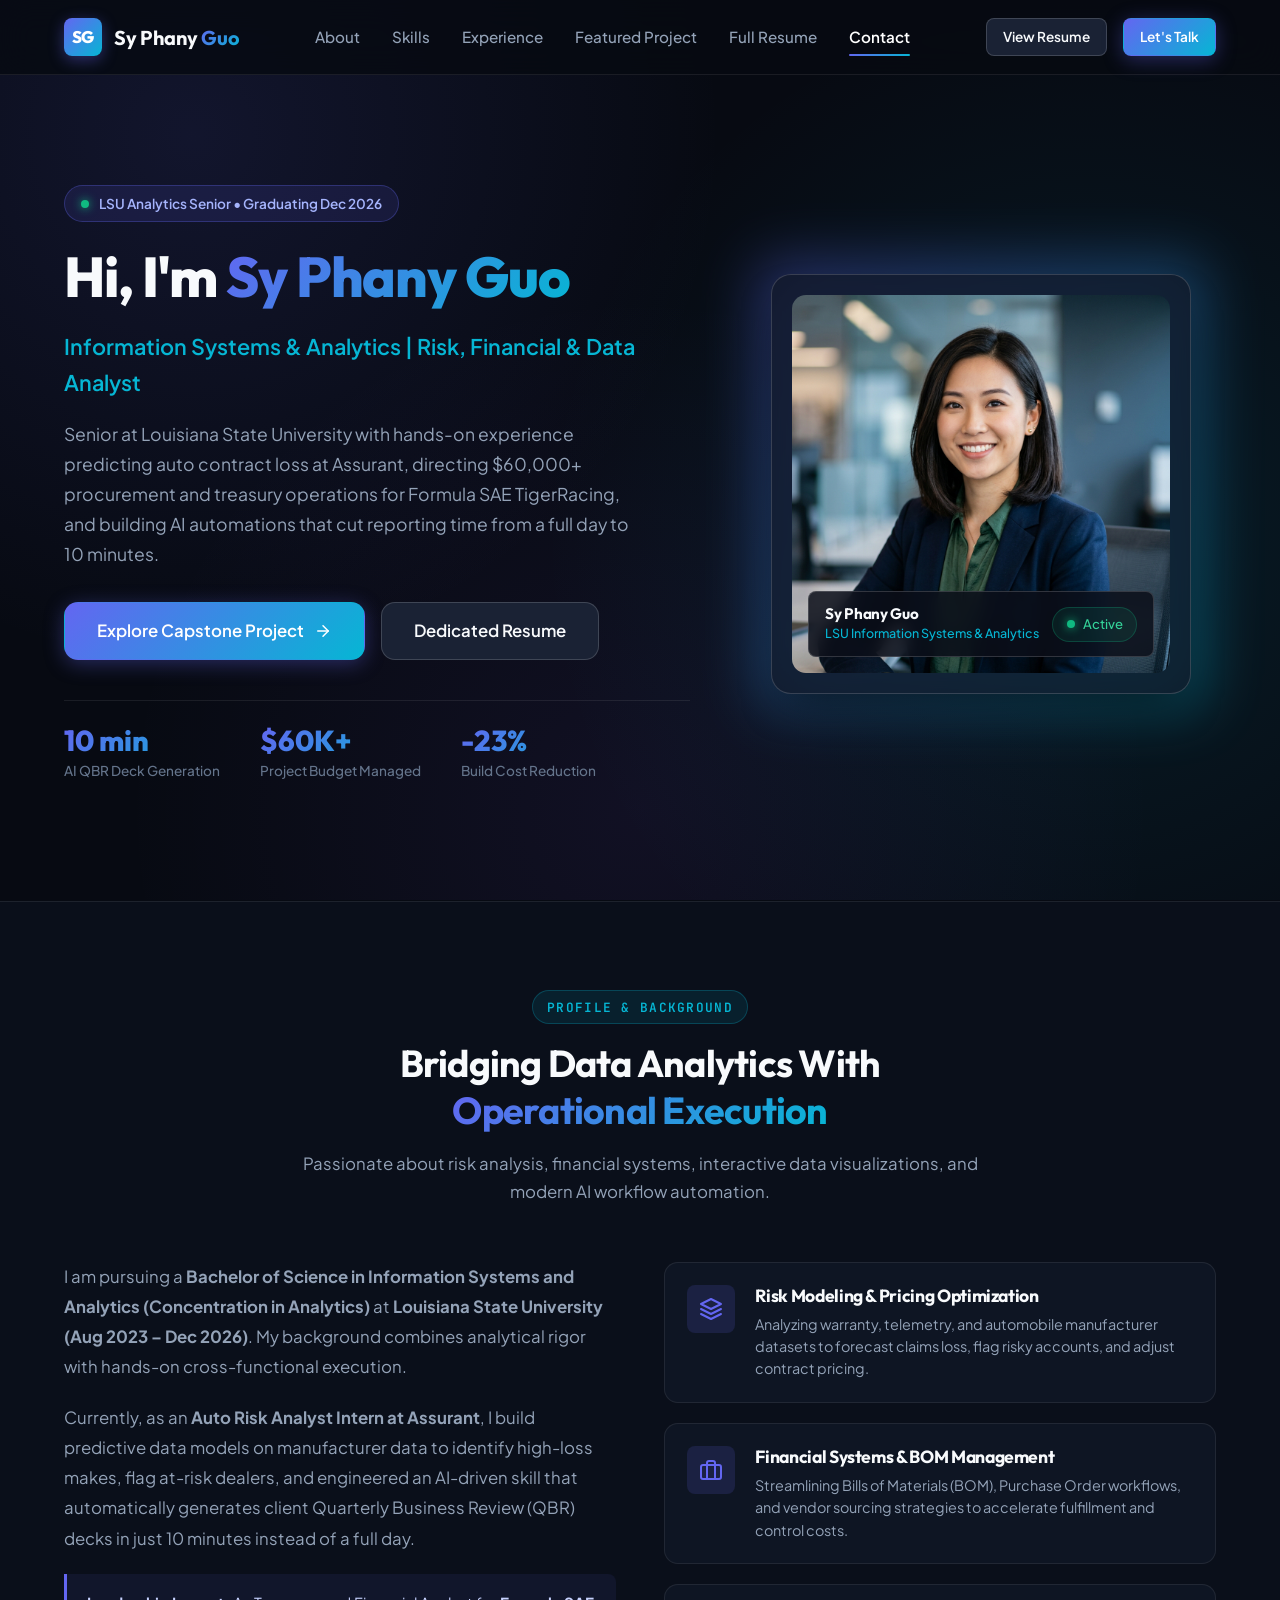
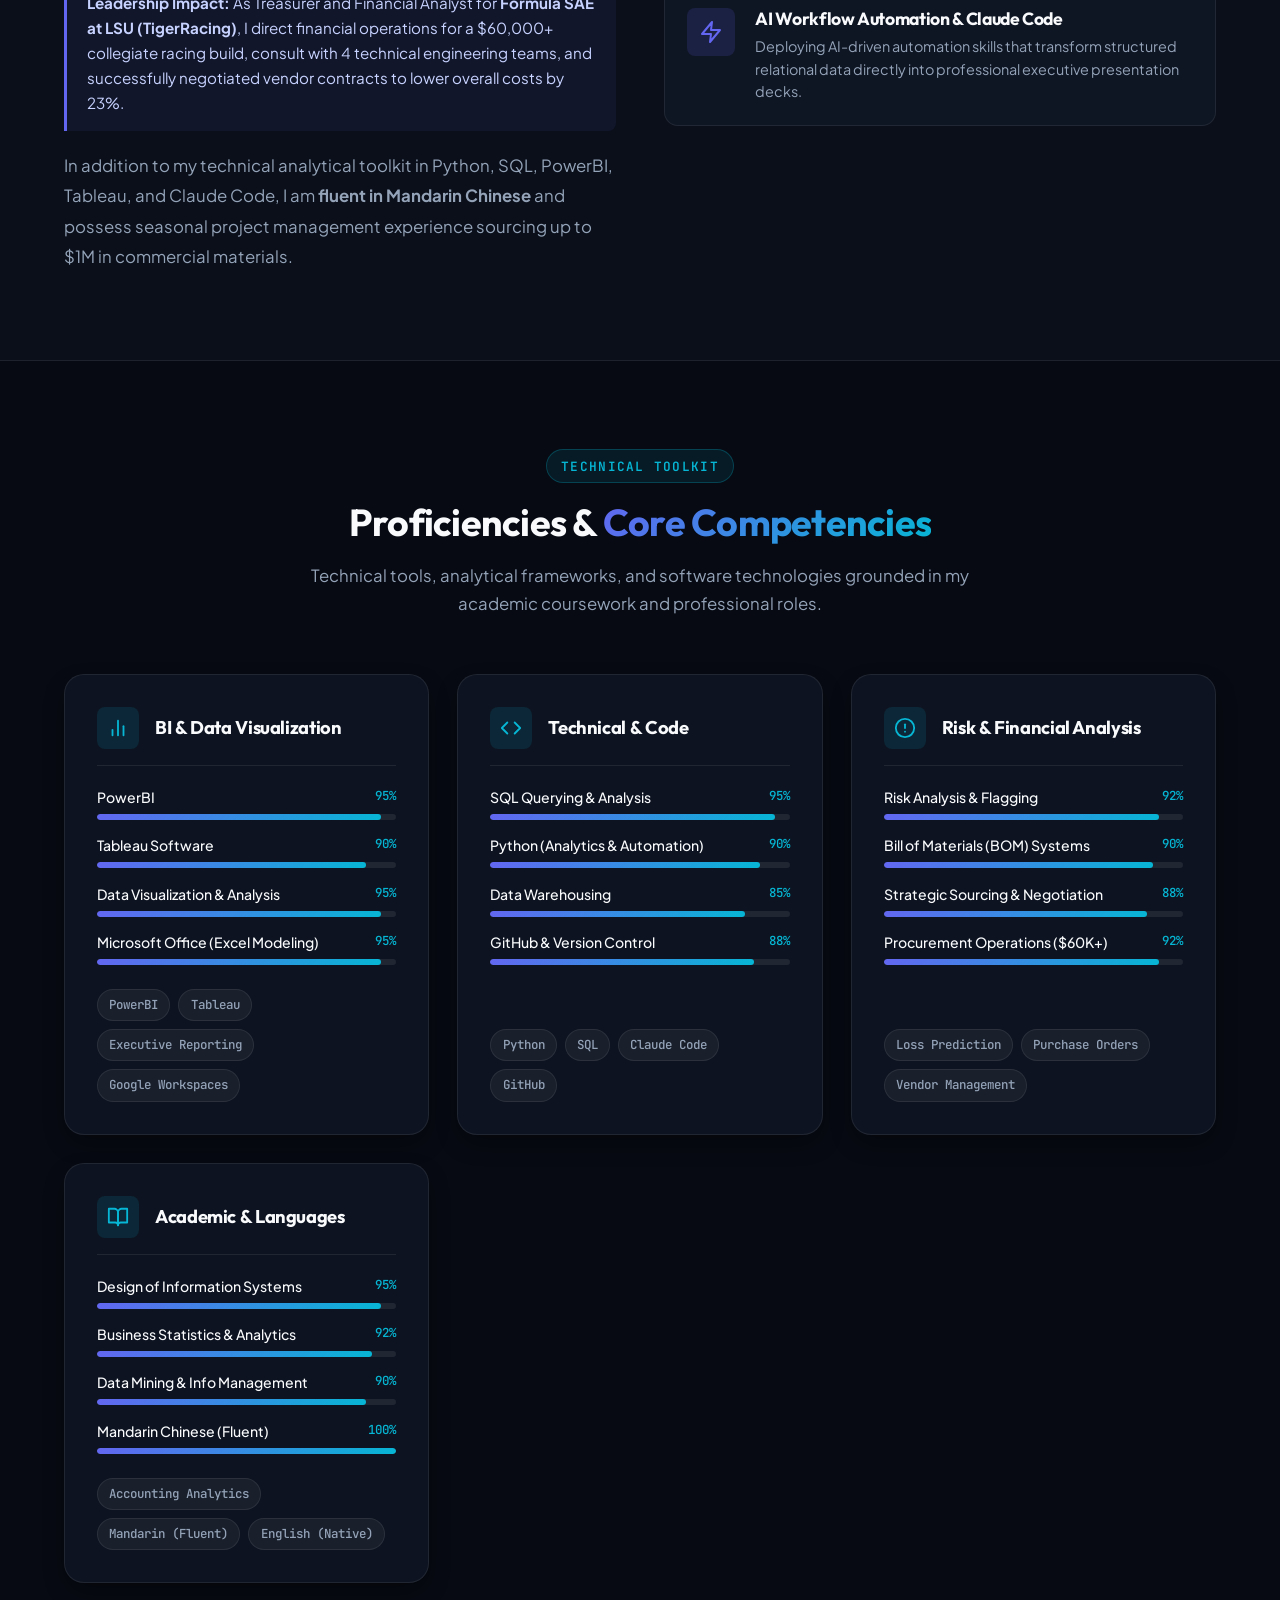
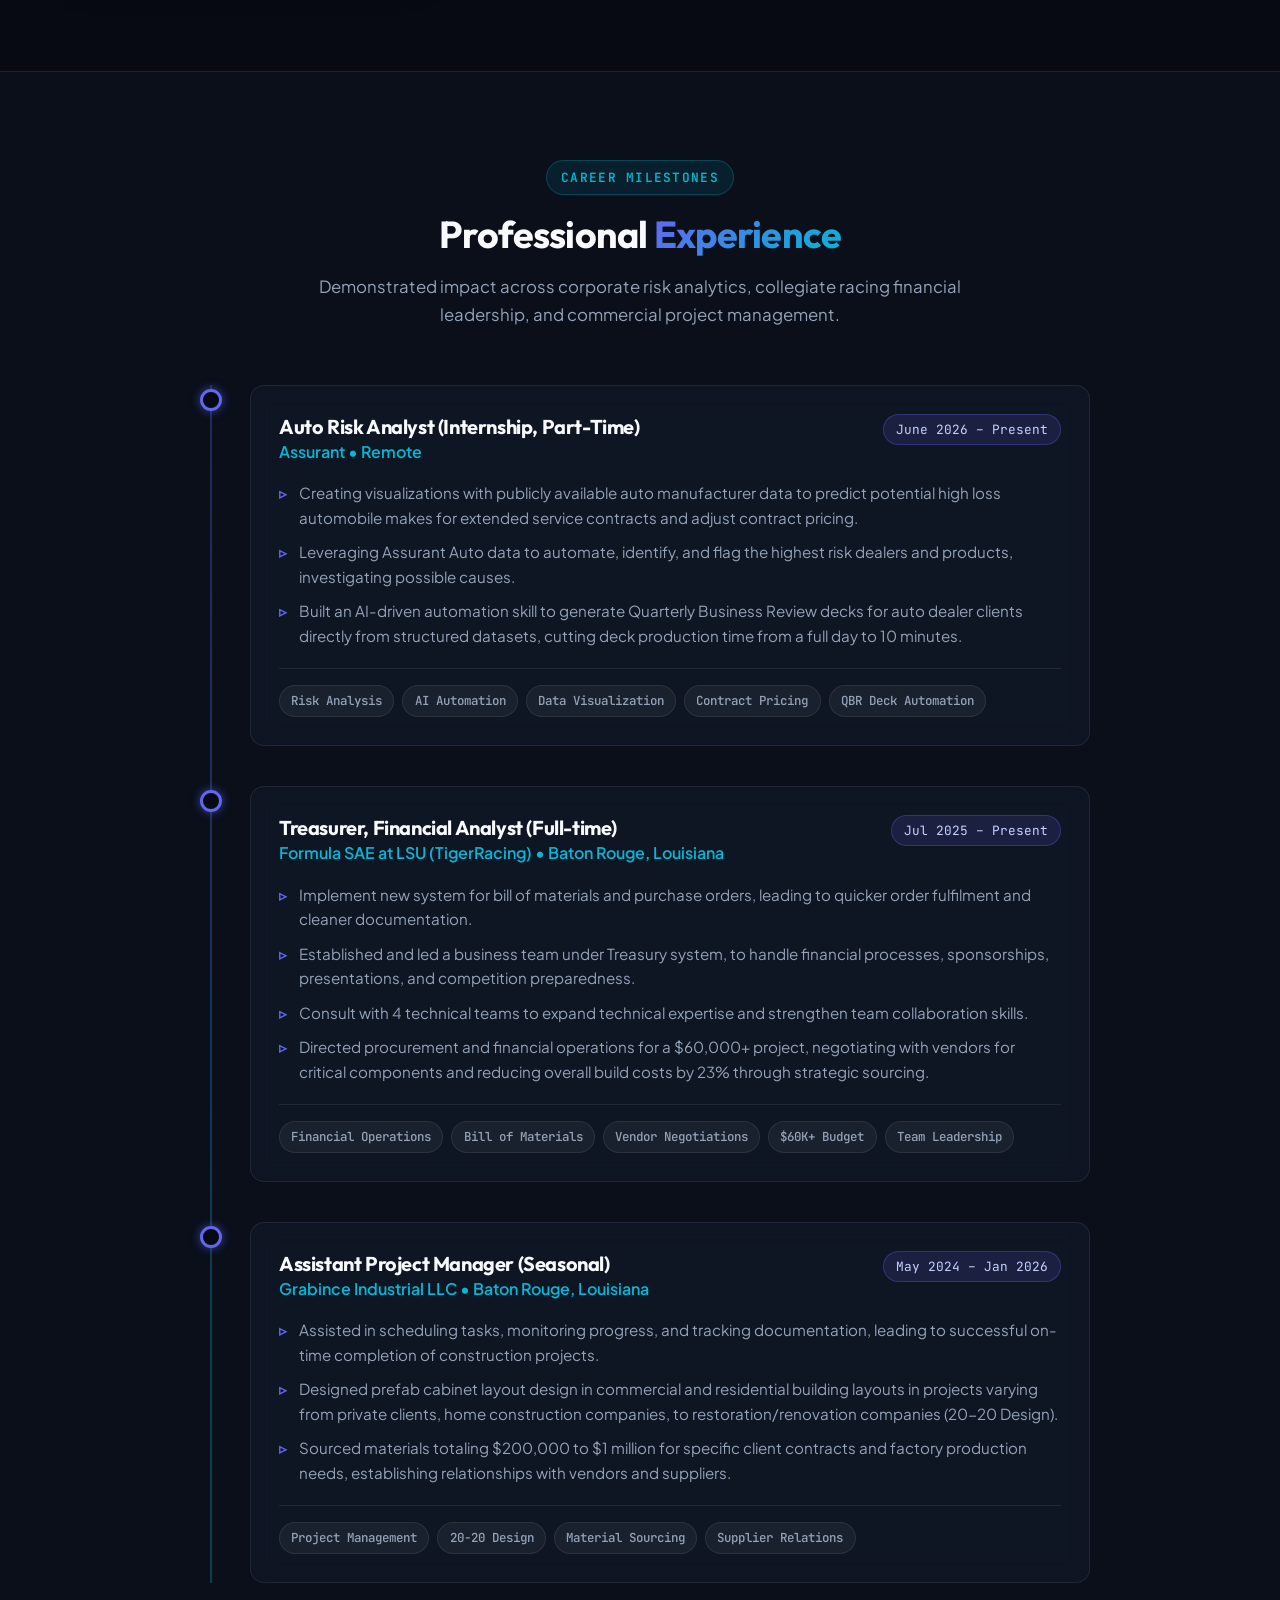
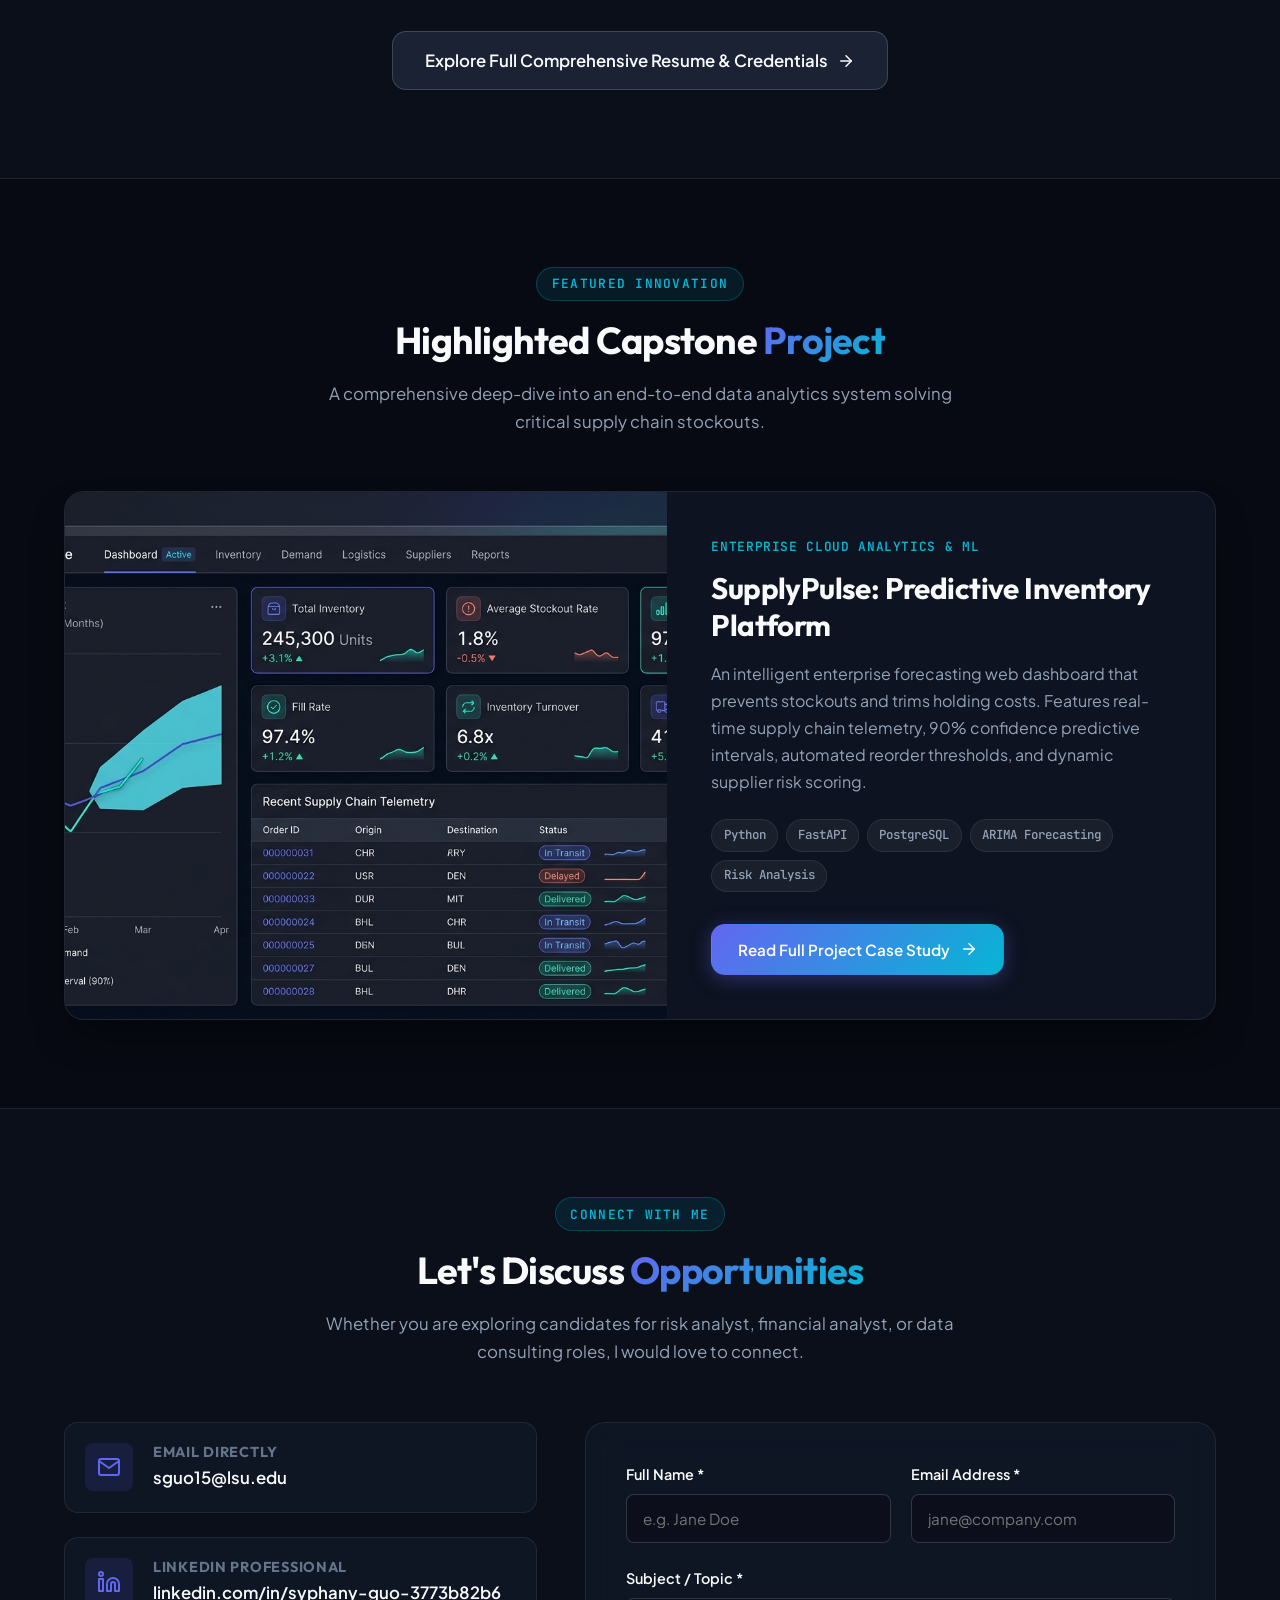
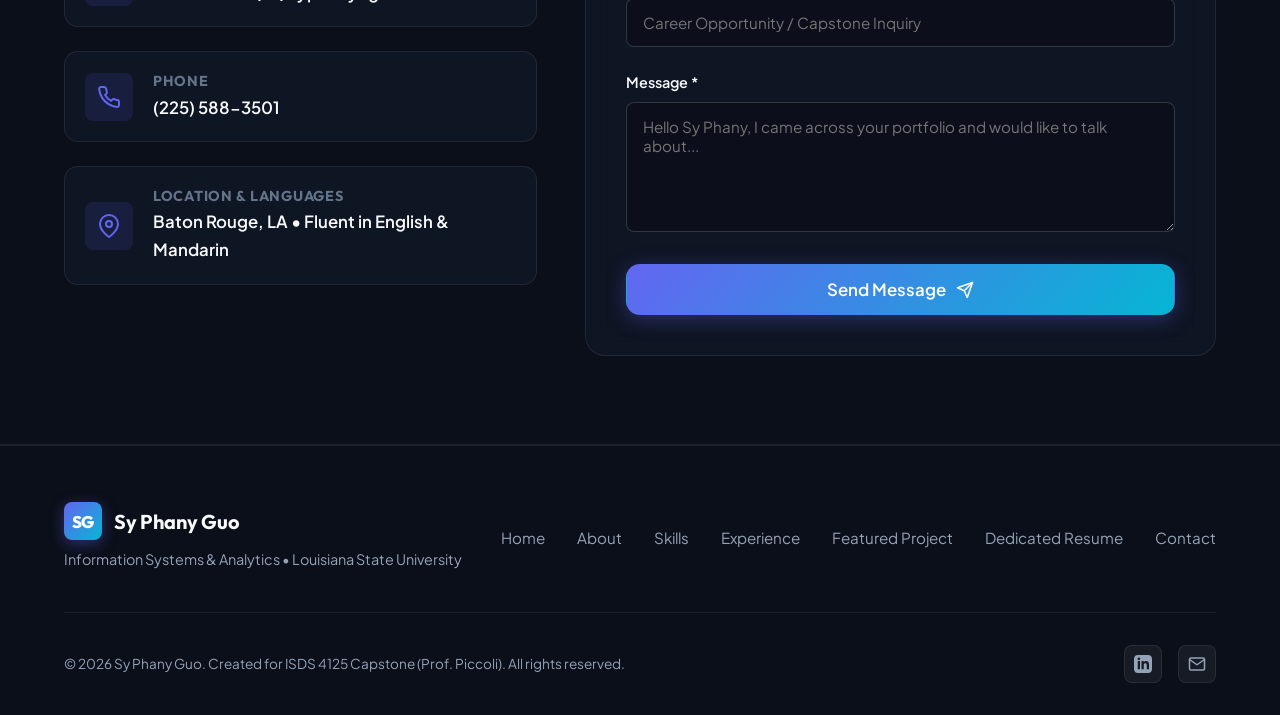
==== index.html @ c1f27af9 "Initial commit: build hybrid personal portfolio website with landing, resume, and project showcase" ====
<!DOCTYPE html>
<html lang="en">
<head>
  <meta charset="UTF-8">
  <meta name="viewport" content="width=device-width, initial-scale=1.0">
  <meta name="description" content="Portfolio of Sy Phany Guo - Information Systems and Analytics senior at Louisiana State University. Auto Risk Analyst at Assurant, Treasurer for Formula SAE TigerRacing, and specialist in Data Analytics, PowerBI, Tableau, Python, and SQL.">
  <meta name="keywords" content="Sy Phany Guo, Syphany Guo, Information Systems and Analytics, LSU, Assurant, Formula SAE TigerRacing, Risk Analyst, Business Analytics, PowerBI, Tableau, Python, SQL">
  <meta name="author" content="Sy Phany Guo">
  <title>Sy Phany Guo | Information Systems & Analytics Portfolio</title>
  <link rel="stylesheet" href="styles.css">
  <link rel="icon" href="data:image/svg+xml,<svg xmlns=%22http://www.w3.org/2000/svg%22 viewBox=%220 0 100 100%22><text y=%22.9em%22 font-size=%2290%22>⚡</text></svg>">
</head>
<body>

  <!-- Site Header & Navigation -->
  <header class="site-header" id="site-header">
    <div class="container nav-container">
      <a href="index.html" class="brand-logo" id="brand-logo-link">
        <span class="brand-badge">SG</span>
        <span class="brand-text">Sy Phany <span>Guo</span></span>
      </a>

      <!-- Desktop & Mobile Navigation Links -->
      <nav class="nav-links" id="primary-navigation" aria-label="Main Navigation">
        <a href="#about" class="nav-link active" id="nav-about">About</a>
        <a href="#skills" class="nav-link" id="nav-skills">Skills</a>
        <a href="#experience" class="nav-link" id="nav-experience">Experience</a>
        <a href="project.html" class="nav-link" id="nav-project">Featured Project</a>
        <a href="resume.html" class="nav-link" id="nav-resume">Full Resume</a>
        <a href="#contact" class="nav-link" id="nav-contact">Contact</a>
      </nav>

      <div class="nav-cta-group">
        <a href="resume.html" class="btn btn-secondary btn-sm" id="header-resume-btn">View Resume</a>
        <a href="#contact" class="btn btn-primary btn-sm" id="header-contact-btn">Let's Talk</a>
        <button class="mobile-menu-toggle" id="mobile-toggle-btn" aria-label="Toggle navigation menu" aria-expanded="false">
          <svg viewBox="0 0 24 24" fill="none" stroke="currentColor" stroke-width="2" stroke-linecap="round" stroke-linejoin="round">
            <line x1="3" y1="12" x2="21" y2="12"></line>
            <line x1="3" y1="6" x2="21" y2="6"></line>
            <line x1="3" y1="18" x2="21" y2="18"></line>
          </svg>
        </button>
      </div>
    </div>
  </header>

  <main id="main-content">
    <!-- Hero / Profile Section -->
    <section class="hero-section" id="hero">
      <div class="container">
        <div class="hero-grid">
          <div class="hero-content">
            <div class="hero-status-pill">
              <span class="status-dot"></span>
              <span>LSU Analytics Senior • Graduating Dec 2026</span>
            </div>
            
            <h1 class="hero-title">
              Hi, I'm <span class="text-gradient">Sy Phany Guo</span>
            </h1>
            
            <p class="hero-subtitle">
              Information Systems & Analytics | Risk, Financial & Data Analyst
            </p>
            
            <p class="hero-description">
              Senior at Louisiana State University with hands-on experience predicting auto contract loss at Assurant, directing $60,000+ procurement and treasury operations for Formula SAE TigerRacing, and building AI automations that cut reporting time from a full day to 10 minutes.
            </p>

            <div class="hero-actions">
              <a href="project.html" class="btn btn-primary btn-lg" id="hero-cta-project">
                Explore Capstone Project
                <svg viewBox="0 0 24 24" fill="none" stroke="currentColor" stroke-width="2" stroke-linecap="round" stroke-linejoin="round">
                  <line x1="5" y1="12" x2="19" y2="12"></line>
                  <polyline points="12 5 19 12 12 19"></polyline>
                </svg>
              </a>
              <a href="resume.html" class="btn btn-secondary btn-lg" id="hero-cta-resume">
                Dedicated Resume
              </a>
            </div>

            <div class="hero-stats">
              <div class="stat-item">
                <span class="stat-value text-gradient">10 min</span>
                <span class="stat-label">AI QBR Deck Generation</span>
              </div>
              <div class="stat-item">
                <span class="stat-value text-gradient">$60K+</span>
                <span class="stat-label">Project Budget Managed</span>
              </div>
              <div class="stat-item">
                <span class="stat-value text-gradient">-23%</span>
                <span class="stat-label">Build Cost Reduction</span>
              </div>
            </div>
          </div>

          <!-- Hero Visual: Photographic Portrait Card -->
          <div class="hero-visual">
            <div class="profile-card-wrapper">
              <div class="profile-card-glow"></div>
              <div class="profile-card">
                <div class="profile-image-container">
                  <img src="images/profile.jpg" alt="Sy Phany Guo portrait" width="400" height="400">
                  <div class="profile-overlay-badge">
                    <div class="overlay-info">
                      <h4>Sy Phany Guo</h4>
                      <p>LSU Information Systems & Analytics</p>
                    </div>
                    <span class="status-badge">
                      <span class="status-dot"></span> Active
                    </span>
                  </div>
                </div>
              </div>
            </div>
          </div>
        </div>
      </div>
    </section>

    <!-- Profile / About Section -->
    <section class="section section-alt" id="about">
      <div class="container">
        <div class="section-header">
          <div class="section-pretitle">Profile & Background</div>
          <h2 class="section-title">Bridging Data Analytics With <span class="text-gradient">Operational Execution</span></h2>
          <p class="section-desc">
            Passionate about risk analysis, financial systems, interactive data visualizations, and modern AI workflow automation.
          </p>
        </div>

        <div class="about-grid">
          <div class="about-narrative">
            <p>
              I am pursuing a <strong>Bachelor of Science in Information Systems and Analytics (Concentration in Analytics)</strong> at <strong>Louisiana State University (Aug 2023 – Dec 2026)</strong>. My background combines analytical rigor with hands-on cross-functional execution.
            </p>
            <p>
              Currently, as an <strong>Auto Risk Analyst Intern at Assurant</strong>, I build predictive data models on manufacturer data to identify high-loss makes, flag at-risk dealers, and engineered an AI-driven skill that automatically generates client Quarterly Business Review (QBR) decks in just 10 minutes instead of a full day.
            </p>
            <div class="highlight-box">
              <strong>Leadership Impact:</strong> As Treasurer and Financial Analyst for <strong>Formula SAE at LSU (TigerRacing)</strong>, I direct financial operations for a $60,000+ collegiate racing build, consult with 4 technical engineering teams, and successfully negotiated vendor contracts to lower overall costs by 23%.
            </div>
            <p>
              In addition to my technical analytical toolkit in Python, SQL, PowerBI, Tableau, and Claude Code, I am <strong>fluent in Mandarin Chinese</strong> and possess seasonal project management experience sourcing up to $1M in commercial materials.
            </p>
          </div>

          <div class="about-features">
            <div class="feature-item">
              <div class="feature-icon-wrapper">
                <svg viewBox="0 0 24 24" fill="none" stroke="currentColor" stroke-width="2" stroke-linecap="round" stroke-linejoin="round">
                  <polygon points="12 2 2 7 12 12 22 7 12 2"></polygon>
                  <polyline points="2 17 12 22 22 17"></polyline>
                  <polyline points="2 12 12 17 22 12"></polyline>
                </svg>
              </div>
              <div class="feature-content">
                <h4>Risk Modeling & Pricing Optimization</h4>
                <p>Analyzing warranty, telemetry, and automobile manufacturer datasets to forecast claims loss, flag risky accounts, and adjust contract pricing.</p>
              </div>
            </div>

            <div class="feature-item">
              <div class="feature-icon-wrapper">
                <svg viewBox="0 0 24 24" fill="none" stroke="currentColor" stroke-width="2" stroke-linecap="round" stroke-linejoin="round">
                  <rect x="2" y="7" width="20" height="14" rx="2" ry="2"></rect>
                  <path d="M16 21V5a2 2 0 0 0-2-2h-4a2 2 0 0 0-2 2v16"></path>
                </svg>
              </div>
              <div class="feature-content">
                <h4>Financial Systems & BOM Management</h4>
                <p>Streamlining Bills of Materials (BOM), Purchase Order workflows, and vendor sourcing strategies to accelerate fulfillment and control costs.</p>
              </div>
            </div>

            <div class="feature-item">
              <div class="feature-icon-wrapper">
                <svg viewBox="0 0 24 24" fill="none" stroke="currentColor" stroke-width="2" stroke-linecap="round" stroke-linejoin="round">
                  <path d="M13 2L3 14h9l-1 8 10-12h-9l1-8z"></path>
                </svg>
              </div>
              <div class="feature-content">
                <h4>AI Workflow Automation & Claude Code</h4>
                <p>Deploying AI-driven automation skills that transform structured relational data directly into professional executive presentation decks.</p>
              </div>
            </div>
          </div>
        </div>
      </div>
    </section>

    <!-- Skills Section -->
    <section class="section" id="skills">
      <div class="container">
        <div class="section-header">
          <div class="section-pretitle">Technical Toolkit</div>
          <h2 class="section-title">Proficiencies & <span class="text-gradient">Core Competencies</span></h2>
          <p class="section-desc">
            Technical tools, analytical frameworks, and software technologies grounded in my academic coursework and professional roles.
          </p>
        </div>

        <div class="skills-grid">
          <!-- Category 1: Analytics & BI -->
          <div class="card skill-category-card">
            <div class="skill-cat-header">
              <div class="skill-cat-icon">
                <svg viewBox="0 0 24 24" fill="none" stroke="currentColor" stroke-width="2" stroke-linecap="round" stroke-linejoin="round">
                  <line x1="18" y1="20" x2="18" y2="10"></line>
                  <line x1="12" y1="20" x2="12" y2="4"></line>
                  <line x1="6" y1="20" x2="6" y2="14"></line>
                </svg>
              </div>
              <h3 class="skill-cat-title">BI & Data Visualization</h3>
            </div>
            <div class="skill-items">
              <div class="skill-row">
                <div class="skill-row-top"><span>PowerBI</span><span>95%</span></div>
                <div class="skill-progress-bar"><div class="skill-fill" style="width: 95%;"></div></div>
              </div>
              <div class="skill-row">
                <div class="skill-row-top"><span>Tableau Software</span><span>90%</span></div>
                <div class="skill-progress-bar"><div class="skill-fill" style="width: 90%;"></div></div>
              </div>
              <div class="skill-row">
                <div class="skill-row-top"><span>Data Visualization & Analysis</span><span>95%</span></div>
                <div class="skill-progress-bar"><div class="skill-fill" style="width: 95%;"></div></div>
              </div>
              <div class="skill-row">
                <div class="skill-row-top"><span>Microsoft Office (Excel Modeling)</span><span>95%</span></div>
                <div class="skill-progress-bar"><div class="skill-fill" style="width: 95%;"></div></div>
              </div>
            </div>
            <div class="tag-list" style="margin-top: 1.5rem;">
              <span class="tag">PowerBI</span>
              <span class="tag">Tableau</span>
              <span class="tag">Executive Reporting</span>
              <span class="tag">Google Workspaces</span>
            </div>
          </div>

          <!-- Category 2: Technical Skills -->
          <div class="card skill-category-card">
            <div class="skill-cat-header">
              <div class="skill-cat-icon">
                <svg viewBox="0 0 24 24" fill="none" stroke="currentColor" stroke-width="2" stroke-linecap="round" stroke-linejoin="round">
                  <polyline points="16 18 22 12 16 6"></polyline>
                  <polyline points="8 6 2 12 8 18"></polyline>
                </svg>
              </div>
              <h3 class="skill-cat-title">Technical & Code</h3>
            </div>
            <div class="skill-items">
              <div class="skill-row">
                <div class="skill-row-top"><span>SQL Querying & Analysis</span><span>95%</span></div>
                <div class="skill-progress-bar"><div class="skill-fill" style="width: 95%;"></div></div>
              </div>
              <div class="skill-row">
                <div class="skill-row-top"><span>Python (Analytics & Automation)</span><span>90%</span></div>
                <div class="skill-progress-bar"><div class="skill-fill" style="width: 90%;"></div></div>
              </div>
              <div class="skill-row">
                <div class="skill-row-top"><span>Data Warehousing</span><span>85%</span></div>
                <div class="skill-progress-bar"><div class="skill-fill" style="width: 85%;"></div></div>
              </div>
              <div class="skill-row">
                <div class="skill-row-top"><span>GitHub & Version Control</span><span>88%</span></div>
                <div class="skill-progress-bar"><div class="skill-fill" style="width: 88%;"></div></div>
              </div>
            </div>
            <div class="tag-list" style="margin-top: 1.5rem;">
              <span class="tag">Python</span>
              <span class="tag">SQL</span>
              <span class="tag">Claude Code</span>
              <span class="tag">GitHub</span>
            </div>
          </div>

          <!-- Category 3: Risk & Financial Analysis -->
          <div class="card skill-category-card">
            <div class="skill-cat-header">
              <div class="skill-cat-icon">
                <svg viewBox="0 0 24 24" fill="none" stroke="currentColor" stroke-width="2" stroke-linecap="round" stroke-linejoin="round">
                  <circle cx="12" cy="12" r="10"></circle>
                  <line x1="12" y1="8" x2="12" y2="12"></line>
                  <line x1="12" y1="16" x2="12.01" y2="16"></line>
                </svg>
              </div>
              <h3 class="skill-cat-title">Risk & Financial Analysis</h3>
            </div>
            <div class="skill-items">
              <div class="skill-row">
                <div class="skill-row-top"><span>Risk Analysis & Flagging</span><span>92%</span></div>
                <div class="skill-progress-bar"><div class="skill-fill" style="width: 92%;"></div></div>
              </div>
              <div class="skill-row">
                <div class="skill-row-top"><span>Bill of Materials (BOM) Systems</span><span>90%</span></div>
                <div class="skill-progress-bar"><div class="skill-fill" style="width: 90%;"></div></div>
              </div>
              <div class="skill-row">
                <div class="skill-row-top"><span>Strategic Sourcing & Negotiation</span><span>88%</span></div>
                <div class="skill-progress-bar"><div class="skill-fill" style="width: 88%;"></div></div>
              </div>
              <div class="skill-row">
                <div class="skill-row-top"><span>Procurement Operations ($60K+)</span><span>92%</span></div>
                <div class="skill-progress-bar"><div class="skill-fill" style="width: 92%;"></div></div>
              </div>
            </div>
            <div class="tag-list" style="margin-top: 1.5rem;">
              <span class="tag">Loss Prediction</span>
              <span class="tag">Purchase Orders</span>
              <span class="tag">Vendor Management</span>
            </div>
          </div>

          <!-- Category 4: Coursework & Languages -->
          <div class="card skill-category-card">
            <div class="skill-cat-header">
              <div class="skill-cat-icon">
                <svg viewBox="0 0 24 24" fill="none" stroke="currentColor" stroke-width="2" stroke-linecap="round" stroke-linejoin="round">
                  <path d="M2 3h6a4 4 0 0 1 4 4v14a3 3 0 0 0-3-3H2z"></path>
                  <path d="M22 3h-6a4 4 0 0 0-4 4v14a3 3 0 0 1 3-3h7z"></path>
                </svg>
              </div>
              <h3 class="skill-cat-title">Academic & Languages</h3>
            </div>
            <div class="skill-items">
              <div class="skill-row">
                <div class="skill-row-top"><span>Design of Information Systems</span><span>95%</span></div>
                <div class="skill-progress-bar"><div class="skill-fill" style="width: 95%;"></div></div>
              </div>
              <div class="skill-row">
                <div class="skill-row-top"><span>Business Statistics & Analytics</span><span>92%</span></div>
                <div class="skill-progress-bar"><div class="skill-fill" style="width: 92%;"></div></div>
              </div>
              <div class="skill-row">
                <div class="skill-row-top"><span>Data Mining & Info Management</span><span>90%</span></div>
                <div class="skill-progress-bar"><div class="skill-fill" style="width: 90%;"></div></div>
              </div>
              <div class="skill-row">
                <div class="skill-row-top"><span>Mandarin Chinese (Fluent)</span><span>100%</span></div>
                <div class="skill-progress-bar"><div class="skill-fill" style="width: 100%;"></div></div>
              </div>
            </div>
            <div class="tag-list" style="margin-top: 1.5rem;">
              <span class="tag">Accounting Analytics</span>
              <span class="tag">Mandarin (Fluent)</span>
              <span class="tag">English (Native)</span>
            </div>
          </div>
        </div>
      </div>
    </section>

    <!-- Experience & Jobs Held Section -->
    <section class="section section-alt" id="experience">
      <div class="container">
        <div class="section-header">
          <div class="section-pretitle">Career Milestones</div>
          <h2 class="section-title">Professional <span class="text-gradient">Experience</span></h2>
          <p class="section-desc">
            Demonstrated impact across corporate risk analytics, collegiate racing financial leadership, and commercial project management.
          </p>
        </div>

        <div class="timeline">
          <!-- Experience Item 1: Assurant -->
          <div class="timeline-item">
            <div class="timeline-marker"></div>
            <div class="timeline-card">
              <div class="timeline-header">
                <div>
                  <h3 class="role-title">Auto Risk Analyst (Internship, Part-Time)</h3>
                  <div class="company-name">Assurant • Remote</div>
                </div>
                <span class="timeline-period">June 2026 – Present</span>
              </div>
              <div class="timeline-body">
                <ul>
                  <li>Creating visualizations with publicly available auto manufacturer data to predict potential high loss automobile makes for extended service contracts and adjust contract pricing.</li>
                  <li>Leveraging Assurant Auto data to automate, identify, and flag the highest risk dealers and products, investigating possible causes.</li>
                  <li>Built an AI-driven automation skill to generate Quarterly Business Review decks for auto dealer clients directly from structured datasets, cutting deck production time from a full day to 10 minutes.</li>
                </ul>
                <div class="timeline-tags tag-list">
                  <span class="tag">Risk Analysis</span>
                  <span class="tag">AI Automation</span>
                  <span class="tag">Data Visualization</span>
                  <span class="tag">Contract Pricing</span>
                  <span class="tag">QBR Deck Automation</span>
                </div>
              </div>
            </div>
          </div>

          <!-- Experience Item 2: Formula SAE TigerRacing -->
          <div class="timeline-item">
            <div class="timeline-marker"></div>
            <div class="timeline-card">
              <div class="timeline-header">
                <div>
                  <h3 class="role-title">Treasurer, Financial Analyst (Full-time)</h3>
                  <div class="company-name">Formula SAE at LSU (TigerRacing) • Baton Rouge, Louisiana</div>
                </div>
                <span class="timeline-period">Jul 2025 – Present</span>
              </div>
              <div class="timeline-body">
                <ul>
                  <li>Implement new system for bill of materials and purchase orders, leading to quicker order fulfilment and cleaner documentation.</li>
                  <li>Established and led a business team under Treasury system, to handle financial processes, sponsorships, presentations, and competition preparedness.</li>
                  <li>Consult with 4 technical teams to expand technical expertise and strengthen team collaboration skills.</li>
                  <li>Directed procurement and financial operations for a $60,000+ project, negotiating with vendors for critical components and reducing overall build costs by 23% through strategic sourcing.</li>
                </ul>
                <div class="timeline-tags tag-list">
                  <span class="tag">Financial Operations</span>
                  <span class="tag">Bill of Materials</span>
                  <span class="tag">Vendor Negotiations</span>
                  <span class="tag">$60K+ Budget</span>
                  <span class="tag">Team Leadership</span>
                </div>
              </div>
            </div>
          </div>

          <!-- Experience Item 3: Grabince Industrial LLC -->
          <div class="timeline-item">
            <div class="timeline-marker"></div>
            <div class="timeline-card">
              <div class="timeline-header">
                <div>
                  <h3 class="role-title">Assistant Project Manager (Seasonal)</h3>
                  <div class="company-name">Grabince Industrial LLC • Baton Rouge, Louisiana</div>
                </div>
                <span class="timeline-period">May 2024 – Jan 2026</span>
              </div>
              <div class="timeline-body">
                <ul>
                  <li>Assisted in scheduling tasks, monitoring progress, and tracking documentation, leading to successful on-time completion of construction projects.</li>
                  <li>Designed prefab cabinet layout design in commercial and residential building layouts in projects varying from private clients, home construction companies, to restoration/renovation companies (20-20 Design).</li>
                  <li>Sourced materials totaling $200,000 to $1 million for specific client contracts and factory production needs, establishing relationships with vendors and suppliers.</li>
                </ul>
                <div class="timeline-tags tag-list">
                  <span class="tag">Project Management</span>
                  <span class="tag">20-20 Design</span>
                  <span class="tag">Material Sourcing</span>
                  <span class="tag">Supplier Relations</span>
                </div>
              </div>
            </div>
          </div>
        </div>

        <div style="text-align: center; margin-top: 3rem;">
          <a href="resume.html" class="btn btn-secondary btn-lg" id="view-full-resume-link">
            Explore Full Comprehensive Resume & Credentials
            <svg viewBox="0 0 24 24" fill="none" stroke="currentColor" stroke-width="2" stroke-linecap="round" stroke-linejoin="round">
              <line x1="5" y1="12" x2="19" y2="12"></line>
              <polyline points="12 5 19 12 12 19"></polyline>
            </svg>
          </a>
        </div>
      </div>
    </section>

    <!-- Featured Project Highlight Showcase Section -->
    <section class="section" id="featured-project">
      <div class="container">
        <div class="section-header">
          <div class="section-pretitle">Featured Innovation</div>
          <h2 class="section-title">Highlighted Capstone <span class="text-gradient">Project</span></h2>
          <p class="section-desc">
            A comprehensive deep-dive into an end-to-end data analytics system solving critical supply chain stockouts.
          </p>
        </div>

        <div class="featured-project-box">
          <div class="project-box-img-wrap">
            <img src="images/project-preview.jpg" alt="SupplyPulse Analytics Dashboard Preview" width="600" height="380">
          </div>
          <div class="project-box-details">
            <span class="project-cat-badge">Enterprise Cloud Analytics & ML</span>
            <h3 class="project-box-title">SupplyPulse: Predictive Inventory Platform</h3>
            <p class="project-box-desc">
              An intelligent enterprise forecasting web dashboard that prevents stockouts and trims holding costs. Features real-time supply chain telemetry, 90% confidence predictive intervals, automated reorder thresholds, and dynamic supplier risk scoring.
            </p>
            <div class="tag-list" style="margin-bottom: 2rem;">
              <span class="tag">Python</span>
              <span class="tag">FastAPI</span>
              <span class="tag">PostgreSQL</span>
              <span class="tag">ARIMA Forecasting</span>
              <span class="tag">Risk Analysis</span>
            </div>
            <div>
              <a href="project.html" class="btn btn-primary" id="view-featured-project-btn">
                Read Full Project Case Study
                <svg viewBox="0 0 24 24" fill="none" stroke="currentColor" stroke-width="2" stroke-linecap="round" stroke-linejoin="round">
                  <line x1="5" y1="12" x2="19" y2="12"></line>
                  <polyline points="12 5 19 12 12 19"></polyline>
                </svg>
              </a>
            </div>
          </div>
        </div>
      </div>
    </section>

    <!-- Contact Section -->
    <section class="section section-alt" id="contact">
      <div class="container">
        <div class="section-header">
          <div class="section-pretitle">Connect With Me</div>
          <h2 class="section-title">Let's Discuss <span class="text-gradient">Opportunities</span></h2>
          <p class="section-desc">
            Whether you are exploring candidates for risk analyst, financial analyst, or data consulting roles, I would love to connect.
          </p>
        </div>

        <div class="contact-grid">
          <!-- Contact Direct Channels -->
          <div class="contact-info-panel">
            <div class="contact-card">
              <div class="contact-icon">
                <svg viewBox="0 0 24 24" fill="none" stroke="currentColor" stroke-width="2" stroke-linecap="round" stroke-linejoin="round">
                  <path d="M4 4h16c1.1 0 2 .9 2 2v12c0 1.1-.9 2-2 2H4c-1.1 0-2-.9-2-2V6c0-1.1.9-2 2-2z"></path>
                  <polyline points="22,6 12,13 2,6"></polyline>
                </svg>
              </div>
              <div class="contact-text">
                <h4>Email Directly</h4>
                <a href="mailto:sguo15@lsu.edu">sguo15@lsu.edu</a>
              </div>
            </div>

            <div class="contact-card">
              <div class="contact-icon">
                <svg viewBox="0 0 24 24" fill="none" stroke="currentColor" stroke-width="2" stroke-linecap="round" stroke-linejoin="round">
                  <path d="M16 8a6 6 0 0 1 6 6v7h-4v-7a2 2 0 0 0-2-2 2 2 0 0 0-2 2v7h-4v-7a6 6 0 0 1 6-6z"></path>
                  <rect x="2" y="9" width="4" height="12"></rect>
                  <circle cx="4" cy="4" r="2"></circle>
                </svg>
              </div>
              <div class="contact-text">
                <h4>LinkedIn Professional</h4>
                <a href="https://linkedin.com/in/syphany-guo-3773b82b6" target="_blank" rel="noopener noreferrer">linkedin.com/in/syphany-guo-3773b82b6</a>
              </div>
            </div>

            <div class="contact-card">
              <div class="contact-icon">
                <svg viewBox="0 0 24 24" fill="none" stroke="currentColor" stroke-width="2" stroke-linecap="round" stroke-linejoin="round">
                  <path d="M22 16.92v3a2 2 0 0 1-2.18 2 19.79 19.79 0 0 1-8.63-3.07 19.5 19.5 0 0 1-6-6 19.79 19.79 0 0 1-3.07-8.67A2 2 0 0 1 4.11 2h3a2 2 0 0 1 2 1.72 12.84 12.84 0 0 0 .7 2.81 2 2 0 0 1-.45 2.11L8.09 9.91a16 16 0 0 0 6 6l1.27-1.27a2 2 0 0 1 2.11-.45 12.84 12.84 0 0 0 2.81.7A2 2 0 0 1 22 16.92z"></path>
                </svg>
              </div>
              <div class="contact-text">
                <h4>Phone</h4>
                <a href="tel:2255883501">(225) 588-3501</a>
              </div>
            </div>

            <div class="contact-card">
              <div class="contact-icon">
                <svg viewBox="0 0 24 24" fill="none" stroke="currentColor" stroke-width="2" stroke-linecap="round" stroke-linejoin="round">
                  <path d="M21 10c0 7-9 13-9 13s-9-6-9-13a9 9 0 0 1 18 0z"></path>
                  <circle cx="12" cy="10" r="3"></circle>
                </svg>
              </div>
              <div class="contact-text">
                <h4>Location & Languages</h4>
                <p>Baton Rouge, LA • Fluent in English & Mandarin</p>
              </div>
            </div>
          </div>

          <!-- Interactive Message Form -->
          <div class="contact-form-panel">
            <form id="contact-form" onsubmit="handleContactSubmit(event)">
              <div class="form-row">
                <div class="form-group">
                  <label for="contact-name" class="form-label">Full Name *</label>
                  <input type="text" id="contact-name" class="form-input" placeholder="e.g. Jane Doe" required>
                </div>
                <div class="form-group">
                  <label for="contact-email" class="form-label">Email Address *</label>
                  <input type="email" id="contact-email" class="form-input" placeholder="jane@company.com" required>
                </div>
              </div>

              <div class="form-group">
                <label for="contact-subject" class="form-label">Subject / Topic *</label>
                <input type="text" id="contact-subject" class="form-input" placeholder="Career Opportunity / Capstone Inquiry" required>
              </div>

              <div class="form-group">
                <label for="contact-message" class="form-label">Message *</label>
                <textarea id="contact-message" class="form-textarea" placeholder="Hello Sy Phany, I came across your portfolio and would like to talk about..." required></textarea>
              </div>

              <button type="submit" class="btn btn-primary btn-lg" style="width: 100%;" id="submit-contact-btn">
                Send Message
                <svg viewBox="0 0 24 24" fill="none" stroke="currentColor" stroke-width="2" stroke-linecap="round" stroke-linejoin="round">
                  <line x1="22" y1="2" x2="11" y2="13"></line>
                  <polygon points="22 2 15 22 11 13 2 9 22 2"></polygon>
                </svg>
              </button>

              <div id="form-feedback" class="form-feedback"></div>
            </form>
          </div>
        </div>
      </div>
    </section>
  </main>

  <!-- Shared Footer -->
  <footer class="site-footer">
    <div class="container">
      <div class="footer-top">
        <div class="footer-brand">
          <div class="brand-logo" style="margin-bottom: 0.5rem;">
            <span class="brand-badge">SG</span>
            <span>Sy Phany Guo</span>
          </div>
          <p>Information Systems & Analytics • Louisiana State University</p>
        </div>

        <div class="footer-links">
          <a href="index.html">Home</a>
          <a href="#about">About</a>
          <a href="#skills">Skills</a>
          <a href="#experience">Experience</a>
          <a href="project.html">Featured Project</a>
          <a href="resume.html">Dedicated Resume</a>
          <a href="#contact">Contact</a>
        </div>
      </div>

      <div class="footer-bottom">
        <p>&copy; 2026 Sy Phany Guo. Created for ISDS 4125 Capstone (Prof. Piccoli). All rights reserved.</p>
        <div class="social-links">
          <a href="https://linkedin.com/in/syphany-guo-3773b82b6" target="_blank" rel="noopener noreferrer" class="social-link" aria-label="LinkedIn">
            <svg viewBox="0 0 24 24" fill="currentColor">
              <path d="M19 0h-14c-2.761 0-5 2.239-5 5v14c0 2.761 2.239 5 5 5h14c2.762 0 5-2.239 5-5v-14c0-2.761-2.238-5-5-5zm-11 19h-3v-11h3v11zm-1.5-12.268c-.966 0-1.75-.79-1.75-1.764s.784-1.764 1.75-1.764 1.75.79 1.75 1.764-.783 1.764-1.75 1.764zm13.5 12.268h-3v-5.604c0-3.368-4-3.113-4 0v5.604h-3v-11h3v1.765c1.396-2.586 7-2.777 7 2.476v6.759z"/>
            </svg>
          </a>
          <a href="mailto:sguo15@lsu.edu" class="social-link" aria-label="Email">
            <svg viewBox="0 0 24 24" fill="none" stroke="currentColor" stroke-width="2" stroke-linecap="round" stroke-linejoin="round">
              <path d="M4 4h16c1.1 0 2 .9 2 2v12c0 1.1-.9 2-2 2H4c-1.1 0-2-.9-2-2V6c0-1.1.9-2 2-2z"></path>
              <polyline points="22,6 12,13 2,6"></polyline>
            </svg>
          </a>
        </div>
      </div>
    </div>
  </footer>

  <!-- Interactive JavaScript logic -->
  <script>
    // Mobile navigation toggle
    const toggleBtn = document.getElementById('mobile-toggle-btn');
    const navLinks = document.getElementById('primary-navigation');

    toggleBtn.addEventListener('click', () => {
      const isExpanded = toggleBtn.getAttribute('aria-expanded') === 'true';
      toggleBtn.setAttribute('aria-expanded', !isExpanded);
      navLinks.classList.toggle('active');
    });

    // Close mobile nav on link click
    document.querySelectorAll('.nav-link').forEach(link => {
      link.addEventListener('click', () => {
        navLinks.classList.remove('active');
        toggleBtn.setAttribute('aria-expanded', 'false');
      });
    });

    // Handle Contact Form Submission Simulation
    function handleContactSubmit(e) {
      e.preventDefault();
      const name = document.getElementById('contact-name').value;
      const feedback = document.getElementById('form-feedback');
      
      feedback.textContent = `Thank you, ${name}! Your message has been sent successfully. Sy Phany will respond shortly.`;
      feedback.className = 'form-feedback success';
      document.getElementById('contact-form').reset();

      setTimeout(() => {
        feedback.style.display = 'none';
      }, 6000);
    }

    // Scroll active link spy
    window.addEventListener('scroll', () => {
      const sections = document.querySelectorAll('section[id]');
      const scrollY = window.pageYOffset;

      sections.forEach(current => {
        const sectionHeight = current.offsetHeight;
        const sectionTop = current.offsetTop - 120;
        const sectionId = current.getAttribute('id');
        const correspondingLink = document.querySelector(`.nav-links a[href*="${sectionId}"]`);

        if (correspondingLink) {
          if (scrollY > sectionTop && scrollY <= sectionTop + sectionHeight) {
            document.querySelectorAll('.nav-link').forEach(l => l.classList.remove('active'));
            correspondingLink.classList.add('active');
          }
        }
      });
    });
  </script>
</body>
</html>
---- styles.css ----
/* ==========================================================================
   SYPHANY GUO PORTFOLIO - SHARED STYLESHEET
   Consistent, modern, premium styling across all pages
   ========================================================================== */

@import url('https://fonts.googleapis.com/css2?family=JetBrains+Mono:wght@400;500;700&family=Outfit:wght@400;500;600;700;800&family=Plus+Jakarta+Sans:wght@300;400;500;600;700&display=swap');

:root {
  /* Color Palette */
  --bg-dark: #070a12;
  --bg-primary: #0b0f19;
  --bg-secondary: #111827;
  --bg-tertiary: #1a2234;
  --bg-card: rgba(17, 24, 39, 0.72);
  --bg-card-hover: rgba(26, 34, 52, 0.85);
  --bg-glass: rgba(15, 23, 42, 0.65);

  --border-subtle: rgba(255, 255, 255, 0.08);
  --border-light: rgba(255, 255, 255, 0.16);
  --border-accent: rgba(99, 102, 241, 0.35);

  --accent-primary: #6366f1;
  /* Indigo */
  --accent-primary-hover: #4f46e5;
  --accent-secondary: #06b6d4;
  /* Cyan / Electric Teal */
  --accent-secondary-hover: #0891b2;
  --accent-tertiary: #8b5cf6;
  /* Violet */
  --accent-gradient: linear-gradient(135deg, #6366f1 0%, #06b6d4 100%);
  --accent-gradient-warm: linear-gradient(135deg, #ec4899 0%, #8b5cf6 50%, #3b82f6 100%);
  --accent-glow: rgba(99, 102, 241, 0.35);

  --text-main: #f8fafc;
  --text-muted: #94a3b8;
  --text-dim: #64748b;
  --text-inverse: #0b0f19;

  --success: #10b981;
  --warning: #f59e0b;
  --info: #3b82f6;

  /* Typography */
  --font-heading: 'Outfit', -apple-system, BlinkMacSystemFont, sans-serif;
  --font-body: 'Plus Jakarta Sans', -apple-system, BlinkMacSystemFont, sans-serif;
  --font-mono: 'JetBrains Mono', monospace;

  /* Layout & Spacing */
  --container-max: 1200px;
  --container-narrow: 880px;
  --radius-sm: 8px;
  --radius-md: 14px;
  --radius-lg: 20px;
  --radius-full: 9999px;

  /* Transitions & Shadows */
  --transition-fast: 0.2s cubic-bezier(0.4, 0, 0.2, 1);
  --transition-normal: 0.3s cubic-bezier(0.4, 0, 0.2, 1);
  --transition-smooth: 0.45s cubic-bezier(0.16, 1, 0.3, 1);

  --shadow-sm: 0 4px 6px -1px rgba(0, 0, 0, 0.25);
  --shadow-md: 0 10px 25px -5px rgba(0, 0, 0, 0.4);
  --shadow-lg: 0 20px 40px -15px rgba(0, 0, 0, 0.6);
  --shadow-glow: 0 0 35px -5px rgba(99, 102, 241, 0.28);
}

/* ==========================================================================
   Base & Reset
   ========================================================================== */
*,
*::before,
*::after {
  box-sizing: border-box;
  margin: 0;
  padding: 0;
}

html {
  font-size: 16px;
  scroll-behavior: smooth;
  scroll-padding-top: 90px;
  background-color: var(--bg-dark);
}

body {
  font-family: var(--font-body);
  color: var(--text-main);
  background-color: var(--bg-dark);
  background-image:
    radial-gradient(circle at 15% 15%, rgba(99, 102, 241, 0.12) 0%, transparent 40%),
    radial-gradient(circle at 85% 60%, rgba(6, 182, 212, 0.1) 0%, transparent 45%),
    radial-gradient(circle at 50% 90%, rgba(139, 92, 246, 0.08) 0%, transparent 50%);
  background-attachment: fixed;
  line-height: 1.65;
  -webkit-font-smoothing: antialiased;
  -moz-osx-font-smoothing: grayscale;
  overflow-x: hidden;
  min-height: 100vh;
  display: flex;
  flex-direction: column;
}

/* Custom Scrollbar */
::-webkit-scrollbar {
  width: 9px;
}

::-webkit-scrollbar-track {
  background: var(--bg-dark);
}

::-webkit-scrollbar-thumb {
  background: #1e293b;
  border-radius: 6px;
  border: 2px solid var(--bg-dark);
}

::-webkit-scrollbar-thumb:hover {
  background: var(--accent-primary);
}

/* Typography Defaults */
h1,
h2,
h3,
h4,
h5,
h6 {
  font-family: var(--font-heading);
  color: var(--text-main);
  font-weight: 700;
  line-height: 1.25;
  letter-spacing: -0.02em;
}

p {
  color: var(--text-muted);
}

a {
  color: inherit;
  text-decoration: none;
  transition: color var(--transition-fast);
}

img {
  max-width: 100%;
  height: auto;
  display: block;
}

ul,
ol {
  list-style: none;
}

/* Selection */
::selection {
  background: rgba(99, 102, 241, 0.35);
  color: #ffffff;
}

/* ==========================================================================
   Layout Containers
   ========================================================================== */
.container {
  width: 100%;
  max-width: var(--container-max);
  margin-left: auto;
  margin-right: auto;
  padding-left: 1.5rem;
  padding-right: 1.5rem;
}

.container-narrow {
  width: 100%;
  max-width: var(--container-narrow);
  margin-left: auto;
  margin-right: auto;
  padding-left: 1.5rem;
  padding-right: 1.5rem;
}

.section {
  padding-top: 5.5rem;
  padding-bottom: 5.5rem;
  position: relative;
}

.section-alt {
  background: rgba(17, 24, 39, 0.4);
  border-top: 1px solid var(--border-subtle);
  border-bottom: 1px solid var(--border-subtle);
}

/* ==========================================================================
   Header & Navigation
   ========================================================================== */
.site-header {
  position: sticky;
  top: 0;
  z-index: 1000;
  background: rgba(7, 10, 18, 0.82);
  backdrop-filter: blur(16px);
  -webkit-backdrop-filter: blur(16px);
  border-bottom: 1px solid var(--border-subtle);
  transition: all var(--transition-normal);
}

.nav-container {
  display: flex;
  align-items: center;
  justify-content: space-between;
  height: 74px;
}

.brand-logo {
  display: flex;
  align-items: center;
  gap: 0.75rem;
  font-family: var(--font-heading);
  font-size: 1.25rem;
  font-weight: 700;
  color: var(--text-main);
  letter-spacing: -0.01em;
}

.brand-badge {
  display: inline-flex;
  align-items: center;
  justify-content: center;
  width: 38px;
  height: 38px;
  border-radius: var(--radius-sm);
  background: var(--accent-gradient);
  color: #ffffff;
  font-size: 1.05rem;
  font-weight: 800;
  box-shadow: 0 4px 15px rgba(99, 102, 241, 0.4);
}

.brand-text span {
  background: var(--accent-gradient);
  -webkit-background-clip: text;
  -webkit-text-fill-color: transparent;
}

.nav-links {
  display: flex;
  align-items: center;
  gap: 2rem;
}

.nav-link {
  font-size: 0.95rem;
  font-weight: 500;
  color: var(--text-muted);
  position: relative;
  padding: 0.4rem 0;
  transition: color var(--transition-fast);
}

.nav-link:hover {
  color: var(--text-main);
}

.nav-link.active {
  color: #ffffff;
  font-weight: 600;
}

.nav-link.active::after {
  content: '';
  position: absolute;
  bottom: 0;
  left: 0;
  width: 100%;
  height: 2px;
  background: var(--accent-gradient);
  border-radius: 2px;
}

.nav-cta-group {
  display: flex;
  align-items: center;
  gap: 1rem;
}

.mobile-menu-toggle {
  display: none;
  background: transparent;
  border: 1px solid var(--border-subtle);
  border-radius: var(--radius-sm);
  padding: 0.5rem;
  color: var(--text-main);
  cursor: pointer;
}

.mobile-menu-toggle svg {
  width: 24px;
  height: 24px;
  display: block;
}

/* ==========================================================================
   Section Headers & Badges
   ========================================================================== */
.section-header {
  text-align: center;
  max-width: 680px;
  margin: 0 auto 3.5rem auto;
}

.section-pretitle {
  display: inline-flex;
  align-items: center;
  gap: 0.5rem;
  font-family: var(--font-mono);
  font-size: 0.8rem;
  font-weight: 600;
  text-transform: uppercase;
  letter-spacing: 0.1em;
  color: var(--accent-secondary);
  background: rgba(6, 182, 212, 0.1);
  border: 1px solid rgba(6, 182, 212, 0.25);
  padding: 0.35rem 0.9rem;
  border-radius: var(--radius-full);
  margin-bottom: 1rem;
}

.section-title {
  font-size: 2.35rem;
  margin-bottom: 1rem;
}

.section-desc {
  font-size: 1.05rem;
  color: var(--text-muted);
}

.text-gradient {
  background: var(--accent-gradient);
  -webkit-background-clip: text;
  -webkit-text-fill-color: transparent;
}

/* ==========================================================================
   Buttons & Interactive Elements
   ========================================================================== */
.btn {
  display: inline-flex;
  align-items: center;
  justify-content: center;
  gap: 0.6rem;
  font-family: var(--font-body);
  font-size: 0.95rem;
  font-weight: 600;
  padding: 0.75rem 1.6rem;
  border-radius: var(--radius-md);
  border: 1px solid transparent;
  cursor: pointer;
  transition: all var(--transition-normal);
  text-decoration: none;
  white-space: nowrap;
}

.btn-primary {
  background: var(--accent-gradient);
  color: #ffffff;
  box-shadow: 0 4px 20px rgba(99, 102, 241, 0.35);
}

.btn-primary:hover {
  transform: translateY(-2px);
  box-shadow: 0 8px 25px rgba(99, 102, 241, 0.5);
  color: #ffffff;
}

.btn-secondary {
  background: var(--bg-tertiary);
  color: var(--text-main);
  border-color: var(--border-light);
}

.btn-secondary:hover {
  background: var(--bg-secondary);
  border-color: var(--accent-primary);
  transform: translateY(-2px);
}

.btn-outline {
  background: transparent;
  color: var(--text-main);
  border-color: var(--border-light);
}

.btn-outline:hover {
  background: rgba(255, 255, 255, 0.05);
  border-color: var(--accent-secondary);
  color: var(--accent-secondary);
  transform: translateY(-2px);
}

.btn-sm {
  padding: 0.45rem 1rem;
  font-size: 0.85rem;
  border-radius: var(--radius-sm);
}

.btn-lg {
  padding: 0.9rem 2rem;
  font-size: 1.05rem;
}

.btn svg {
  width: 18px;
  height: 18px;
  transition: transform var(--transition-fast);
}

.btn:hover svg {
  transform: translateX(3px);
}

/* ==========================================================================
   Cards & Glassmorphism Panels
   ========================================================================== */
.card {
  background: var(--bg-card);
  backdrop-filter: blur(12px);
  -webkit-backdrop-filter: blur(12px);
  border: 1px solid var(--border-subtle);
  border-radius: var(--radius-lg);
  padding: 2rem;
  box-shadow: var(--shadow-md);
  transition: all var(--transition-normal);
  position: relative;
  overflow: hidden;
}

.card:hover {
  border-color: var(--border-accent);
  background: var(--bg-card-hover);
  transform: translateY(-4px);
  box-shadow: var(--shadow-lg), var(--shadow-glow);
}

.card::before {
  content: '';
  position: absolute;
  top: 0;
  left: 0;
  right: 0;
  height: 2px;
  background: var(--accent-gradient);
  opacity: 0;
  transition: opacity var(--transition-normal);
}

.card:hover::before {
  opacity: 1;
}

/* ==========================================================================
   Pills, Badges & Indicators
   ========================================================================== */
.tag-list {
  display: flex;
  flex-wrap: wrap;
  gap: 0.5rem;
}

.tag {
  display: inline-flex;
  align-items: center;
  gap: 0.35rem;
  font-family: var(--font-mono);
  font-size: 0.78rem;
  font-weight: 500;
  padding: 0.3rem 0.7rem;
  border-radius: var(--radius-full);
  background: rgba(255, 255, 255, 0.05);
  border: 1px solid var(--border-subtle);
  color: var(--text-muted);
  transition: all var(--transition-fast);
}

.tag:hover {
  background: rgba(99, 102, 241, 0.15);
  border-color: var(--accent-primary);
  color: var(--text-main);
}

.status-badge {
  display: inline-flex;
  align-items: center;
  gap: 0.5rem;
  padding: 0.35rem 0.85rem;
  border-radius: var(--radius-full);
  font-size: 0.82rem;
  font-weight: 500;
  background: rgba(16, 185, 129, 0.1);
  border: 1px solid rgba(16, 185, 129, 0.25);
  color: #34d399;
}

.status-dot {
  width: 8px;
  height: 8px;
  border-radius: 50%;
  background: #10b981;
  box-shadow: 0 0 10px #10b981;
  animation: pulse-dot 2s infinite;
}

@keyframes pulse-dot {
  0% {
    transform: scale(0.95);
    opacity: 0.7;
  }

  50% {
    transform: scale(1.2);
    opacity: 1;
  }

  100% {
    transform: scale(0.95);
    opacity: 0.7;
  }
}

/* ==========================================================================
   Hero Section (Landing Page)
   ========================================================================== */
.hero-section {
  padding-top: 5rem;
  padding-bottom: 5.5rem;
  min-height: calc(100vh - 74px);
  display: flex;
  align-items: center;
  position: relative;
}

.hero-grid {
  display: grid;
  grid-template-columns: 1.2fr 0.9fr;
  gap: 3.5rem;
  align-items: center;
}

.hero-content {
  display: flex;
  flex-direction: column;
  align-items: flex-start;
}

.hero-status-pill {
  display: inline-flex;
  align-items: center;
  gap: 0.6rem;
  padding: 0.4rem 1rem;
  background: rgba(99, 102, 241, 0.12);
  border: 1px solid rgba(99, 102, 241, 0.3);
  border-radius: var(--radius-full);
  font-size: 0.85rem;
  font-weight: 600;
  color: #a5b4fc;
  margin-bottom: 1.5rem;
}

.hero-title {
  font-size: 3.5rem;
  font-weight: 800;
  line-height: 1.12;
  margin-bottom: 1.25rem;
}

.hero-subtitle {
  font-size: 1.35rem;
  font-weight: 600;
  color: var(--accent-secondary);
  margin-bottom: 1.25rem;
}

.hero-description {
  font-size: 1.1rem;
  color: var(--text-muted);
  line-height: 1.7;
  margin-bottom: 2rem;
  max-width: 580px;
}

.hero-actions {
  display: flex;
  flex-wrap: wrap;
  gap: 1rem;
  margin-bottom: 2.5rem;
}

.hero-stats {
  display: flex;
  gap: 2.5rem;
  padding-top: 1.5rem;
  border-top: 1px solid var(--border-subtle);
  width: 100%;
}

.stat-item {
  display: flex;
  flex-direction: column;
}

.stat-value {
  font-family: var(--font-heading);
  font-size: 1.8rem;
  font-weight: 800;
  color: var(--text-main);
  line-height: 1.1;
}

.stat-label {
  font-size: 0.85rem;
  color: var(--text-dim);
  font-weight: 500;
  margin-top: 0.2rem;
}

/* Hero Visual / Avatar Card */
.hero-visual {
  position: relative;
  display: flex;
  justify-content: center;
}

.profile-card-wrapper {
  position: relative;
  width: 100%;
  max-width: 420px;
}

.profile-card-glow {
  position: absolute;
  inset: -15px;
  background: var(--accent-gradient);
  border-radius: var(--radius-lg);
  filter: blur(28px);
  opacity: 0.35;
  z-index: 1;
  transition: opacity var(--transition-normal);
}

.profile-card-wrapper:hover .profile-card-glow {
  opacity: 0.55;
}

.profile-card {
  position: relative;
  z-index: 2;
  background: var(--bg-card);
  border: 1px solid var(--border-light);
  border-radius: var(--radius-lg);
  padding: 1.25rem;
  backdrop-filter: blur(16px);
  box-shadow: var(--shadow-lg);
}

.profile-image-container {
  position: relative;
  border-radius: var(--radius-md);
  overflow: hidden;
  aspect-ratio: 1 / 1;
  background: var(--bg-tertiary);
}

.profile-image-container img {
  width: 100%;
  height: 100%;
  object-fit: cover;
  transition: transform var(--transition-smooth);
}

.profile-card-wrapper:hover .profile-image-container img {
  transform: scale(1.03);
}

.profile-overlay-badge {
  position: absolute;
  bottom: 1rem;
  left: 1rem;
  right: 1rem;
  background: rgba(11, 15, 25, 0.85);
  backdrop-filter: blur(8px);
  border: 1px solid var(--border-light);
  border-radius: var(--radius-sm);
  padding: 0.75rem 1rem;
  display: flex;
  align-items: center;
  justify-content: space-between;
}

.overlay-info h4 {
  font-size: 0.95rem;
  font-weight: 700;
}

.overlay-info p {
  font-size: 0.78rem;
  color: var(--accent-secondary);
  font-weight: 500;
}

/* ==========================================================================
   About Section
   ========================================================================== */
.about-grid {
  display: grid;
  grid-template-columns: 1fr 1fr;
  gap: 3rem;
  align-items: start;
}

.about-narrative {
  display: flex;
  flex-direction: column;
  gap: 1.25rem;
}

.about-narrative p {
  font-size: 1.05rem;
  line-height: 1.8;
}

.highlight-box {
  background: rgba(99, 102, 241, 0.08);
  border-left: 3px solid var(--accent-primary);
  border-radius: 0 var(--radius-sm) var(--radius-sm) 0;
  padding: 1rem 1.25rem;
  font-size: 0.95rem;
  color: #c7d2fe;
}

.about-features {
  display: grid;
  grid-template-columns: 1fr;
  gap: 1.25rem;
}

.feature-item {
  display: flex;
  gap: 1.25rem;
  background: var(--bg-card);
  border: 1px solid var(--border-subtle);
  border-radius: var(--radius-md);
  padding: 1.4rem;
  transition: all var(--transition-normal);
}

.feature-item:hover {
  border-color: var(--border-accent);
  background: var(--bg-card-hover);
  transform: translateX(4px);
}

.feature-icon-wrapper {
  flex-shrink: 0;
  width: 48px;
  height: 48px;
  border-radius: var(--radius-sm);
  background: rgba(99, 102, 241, 0.15);
  color: var(--accent-primary);
  display: flex;
  align-items: center;
  justify-content: center;
}

.feature-icon-wrapper svg {
  width: 24px;
  height: 24px;
}

.feature-content h4 {
  font-size: 1.1rem;
  margin-bottom: 0.35rem;
}

.feature-content p {
  font-size: 0.9rem;
  line-height: 1.55;
}

/* ==========================================================================
   Skills Grid
   ========================================================================== */
.skills-grid {
  display: grid;
  grid-template-columns: repeat(auto-fit, minmax(270px, 1fr));
  gap: 1.75rem;
}

.skill-category-card {
  height: 100%;
  display: flex;
  flex-direction: column;
}

.skill-cat-header {
  display: flex;
  align-items: center;
  gap: 1rem;
  margin-bottom: 1.25rem;
  padding-bottom: 1rem;
  border-bottom: 1px solid var(--border-subtle);
}

.skill-cat-icon {
  width: 42px;
  height: 42px;
  border-radius: var(--radius-sm);
  display: flex;
  align-items: center;
  justify-content: center;
  background: rgba(6, 182, 212, 0.12);
  color: var(--accent-secondary);
}

.skill-cat-icon svg {
  width: 22px;
  height: 22px;
}

.skill-cat-title {
  font-size: 1.15rem;
}

.skill-items {
  display: flex;
  flex-direction: column;
  gap: 0.9rem;
  flex-grow: 1;
}

.skill-row {
  display: flex;
  flex-direction: column;
  gap: 0.3rem;
}

.skill-row-top {
  display: flex;
  justify-content: space-between;
  font-size: 0.88rem;
  font-weight: 500;
}

.skill-row-top span:first-child {
  color: var(--text-main);
}

.skill-row-top span:last-child {
  color: var(--accent-secondary);
  font-family: var(--font-mono);
  font-size: 0.78rem;
}

.skill-progress-bar {
  height: 6px;
  width: 100%;
  background: rgba(255, 255, 255, 0.08);
  border-radius: var(--radius-full);
  overflow: hidden;
}

.skill-fill {
  height: 100%;
  background: var(--accent-gradient);
  border-radius: var(--radius-full);
  transition: width 1s ease-in-out;
}

/* ==========================================================================
   Experience / Jobs Timeline
   ========================================================================== */
.timeline {
  position: relative;
  max-width: 900px;
  margin: 0 auto;
}

.timeline::before {
  content: '';
  position: absolute;
  top: 0;
  bottom: 0;
  left: 20px;
  width: 2px;
  background: linear-gradient(180deg, var(--accent-primary) 0%, var(--accent-secondary) 100%);
  opacity: 0.3;
}

.timeline-item {
  position: relative;
  padding-left: 60px;
  margin-bottom: 2.5rem;
}

.timeline-item:last-child {
  margin-bottom: 0;
}

.timeline-marker {
  position: absolute;
  left: 10px;
  top: 4px;
  width: 22px;
  height: 22px;
  border-radius: 50%;
  background: var(--bg-dark);
  border: 3px solid var(--accent-primary);
  box-shadow: 0 0 10px rgba(99, 102, 241, 0.6);
  z-index: 2;
  transition: all var(--transition-fast);
}

.timeline-item:hover .timeline-marker {
  background: var(--accent-secondary);
  border-color: #ffffff;
  transform: scale(1.15);
}

.timeline-card {
  background: var(--bg-card);
  border: 1px solid var(--border-subtle);
  border-radius: var(--radius-md);
  padding: 1.75rem;
  backdrop-filter: blur(12px);
  transition: all var(--transition-normal);
}

.timeline-card:hover {
  border-color: var(--border-accent);
  transform: translateX(4px);
  background: var(--bg-card-hover);
}

.timeline-header {
  display: flex;
  justify-content: space-between;
  align-items: flex-start;
  margin-bottom: 0.75rem;
  flex-wrap: wrap;
  gap: 0.5rem;
}

.role-title {
  font-size: 1.25rem;
  font-weight: 700;
  color: var(--text-main);
}

.company-name {
  font-size: 1rem;
  font-weight: 600;
  color: var(--accent-secondary);
}

.timeline-period {
  font-family: var(--font-mono);
  font-size: 0.8rem;
  color: #c7d2fe;
  background: rgba(99, 102, 241, 0.15);
  border: 1px solid rgba(99, 102, 241, 0.3);
  padding: 0.25rem 0.75rem;
  border-radius: var(--radius-full);
}

.timeline-body ul {
  list-style: none;
  margin-top: 1rem;
  display: flex;
  flex-direction: column;
  gap: 0.65rem;
}

.timeline-body li {
  position: relative;
  padding-left: 1.25rem;
  font-size: 0.95rem;
  color: var(--text-muted);
  line-height: 1.6;
}

.timeline-body li::before {
  content: '▹';
  position: absolute;
  left: 0;
  color: var(--accent-primary);
  font-weight: bold;
}

.timeline-tags {
  margin-top: 1.25rem;
  padding-top: 1rem;
  border-top: 1px solid var(--border-subtle);
}

/* ==========================================================================
   Featured Project Teaser (On Index)
   ========================================================================== */
.featured-project-box {
  background: var(--bg-card);
  border: 1px solid var(--border-subtle);
  border-radius: var(--radius-lg);
  overflow: hidden;
  display: grid;
  grid-template-columns: 1.1fr 1fr;
  backdrop-filter: blur(16px);
  box-shadow: var(--shadow-lg);
  transition: all var(--transition-normal);
}

.featured-project-box:hover {
  border-color: var(--border-accent);
  box-shadow: var(--shadow-lg), var(--shadow-glow);
}

.project-box-img-wrap {
  position: relative;
  overflow: hidden;
  background: var(--bg-secondary);
  min-height: 320px;
}

.project-box-img-wrap img {
  width: 100%;
  height: 100%;
  object-fit: cover;
  transition: transform var(--transition-smooth);
}

.featured-project-box:hover .project-box-img-wrap img {
  transform: scale(1.04);
}

.project-box-details {
  padding: 2.75rem;
  display: flex;
  flex-direction: column;
  justify-content: center;
}

.project-cat-badge {
  font-family: var(--font-mono);
  font-size: 0.8rem;
  color: var(--accent-secondary);
  margin-bottom: 0.75rem;
  text-transform: uppercase;
  letter-spacing: 0.05em;
  font-weight: 600;
}

.project-box-title {
  font-size: 1.85rem;
  margin-bottom: 1rem;
}

.project-box-desc {
  font-size: 1rem;
  color: var(--text-muted);
  line-height: 1.7;
  margin-bottom: 1.5rem;
}

/* ==========================================================================
   Contact Section
   ========================================================================== */
.contact-grid {
  display: grid;
  grid-template-columns: 0.9fr 1.2fr;
  gap: 3rem;
  align-items: start;
}

.contact-info-panel {
  display: flex;
  flex-direction: column;
  gap: 1.5rem;
}

.contact-card {
  display: flex;
  align-items: center;
  gap: 1.25rem;
  padding: 1.25rem;
  background: var(--bg-card);
  border: 1px solid var(--border-subtle);
  border-radius: var(--radius-md);
  transition: all var(--transition-fast);
}

.contact-card:hover {
  border-color: var(--border-accent);
  background: var(--bg-card-hover);
  transform: translateY(-2px);
}

.contact-icon {
  width: 48px;
  height: 48px;
  border-radius: var(--radius-sm);
  background: rgba(99, 102, 241, 0.12);
  color: var(--accent-primary);
  display: flex;
  align-items: center;
  justify-content: center;
  flex-shrink: 0;
}

.contact-icon svg {
  width: 24px;
  height: 24px;
}

.contact-text h4 {
  font-size: 0.9rem;
  color: var(--text-dim);
  text-transform: uppercase;
  letter-spacing: 0.05em;
  margin-bottom: 0.2rem;
}

.contact-text a,
.contact-text p {
  font-size: 1.05rem;
  font-weight: 600;
  color: var(--text-main);
}

.contact-form-panel {
  background: var(--bg-card);
  border: 1px solid var(--border-subtle);
  border-radius: var(--radius-lg);
  padding: 2.5rem;
  backdrop-filter: blur(14px);
}

.form-group {
  margin-bottom: 1.5rem;
}

.form-row {
  display: grid;
  grid-template-columns: 1fr 1fr;
  gap: 1.25rem;
}

.form-label {
  display: block;
  font-size: 0.9rem;
  font-weight: 600;
  color: var(--text-main);
  margin-bottom: 0.5rem;
}

.form-input,
.form-textarea {
  width: 100%;
  background: rgba(11, 15, 25, 0.65);
  border: 1px solid var(--border-light);
  border-radius: var(--radius-sm);
  padding: 0.85rem 1rem;
  color: var(--text-main);
  font-family: var(--font-body);
  font-size: 0.95rem;
  transition: all var(--transition-fast);
}

.form-input:focus,
.form-textarea:focus {
  outline: none;
  border-color: var(--accent-primary);
  background: rgba(17, 24, 39, 0.9);
  box-shadow: 0 0 0 3px rgba(99, 102, 241, 0.25);
}

.form-textarea {
  resize: vertical;
  min-height: 130px;
}

.form-feedback {
  display: none;
  padding: 1rem;
  border-radius: var(--radius-sm);
  margin-top: 1rem;
  font-size: 0.95rem;
  font-weight: 500;
  text-align: center;
}

.form-feedback.success {
  display: block;
  background: rgba(16, 185, 129, 0.15);
  border: 1px solid rgba(16, 185, 129, 0.4);
  color: #34d399;
}

/* ==========================================================================
   Dedicated Project Page (`project.html`) Styles
   ========================================================================== */
.project-hero {
  padding-top: 4.5rem;
  padding-bottom: 3.5rem;
  text-align: center;
}

.project-meta-strip {
  display: flex;
  justify-content: center;
  align-items: center;
  gap: 2rem;
  margin: 1.75rem 0 2.5rem 0;
  flex-wrap: wrap;
}

.meta-pill {
  display: flex;
  align-items: center;
  gap: 0.5rem;
  font-size: 0.9rem;
  color: var(--text-muted);
}

.meta-pill strong {
  color: var(--text-main);
}

.project-featured-visual {
  border-radius: var(--radius-lg);
  overflow: hidden;
  border: 1px solid var(--border-light);
  box-shadow: var(--shadow-lg), var(--shadow-glow);
  margin-bottom: 4rem;
  background: var(--bg-card);
}

.project-featured-visual img {
  width: 100%;
  display: block;
  object-fit: cover;
}

.project-content-grid {
  display: grid;
  grid-template-columns: 2fr 1fr;
  gap: 3.5rem;
  align-items: start;
}

.project-narrative-section {
  margin-bottom: 3rem;
}

.project-narrative-section h3 {
  font-size: 1.6rem;
  margin-bottom: 1rem;
  position: relative;
  padding-bottom: 0.5rem;
}

.project-narrative-section h3::after {
  content: '';
  position: absolute;
  bottom: 0;
  left: 0;
  width: 40px;
  height: 3px;
  background: var(--accent-gradient);
  border-radius: 2px;
}

.project-narrative-section p {
  font-size: 1.05rem;
  line-height: 1.8;
  margin-bottom: 1rem;
}

.architecture-card {
  background: var(--bg-secondary);
  border: 1px solid var(--border-subtle);
  border-radius: var(--radius-md);
  padding: 1.75rem;
  margin: 1.5rem 0;
}

.arch-steps-grid {
  display: grid;
  grid-template-columns: repeat(auto-fit, minmax(200px, 1fr));
  gap: 1.25rem;
  margin-top: 1rem;
}

.arch-step-item {
  background: rgba(11, 15, 25, 0.6);
  border: 1px solid var(--border-subtle);
  border-radius: var(--radius-sm);
  padding: 1.25rem;
  position: relative;
}

.arch-num {
  font-family: var(--font-mono);
  font-size: 0.85rem;
  color: var(--accent-secondary);
  font-weight: 700;
  margin-bottom: 0.4rem;
}

.arch-step-item h5 {
  font-size: 1rem;
  margin-bottom: 0.4rem;
}

.arch-step-item p {
  font-size: 0.85rem;
  line-height: 1.5;
}

.kpi-metric-cards {
  display: grid;
  grid-template-columns: repeat(3, 1fr);
  gap: 1.25rem;
  margin: 2rem 0;
}

.kpi-card {
  background: var(--bg-card);
  border: 1px solid var(--border-light);
  border-radius: var(--radius-md);
  padding: 1.5rem;
  text-align: center;
}

.kpi-number {
  font-family: var(--font-heading);
  font-size: 2.2rem;
  font-weight: 800;
  color: var(--accent-secondary);
  line-height: 1.1;
  margin-bottom: 0.35rem;
}

.kpi-label {
  font-size: 0.85rem;
  color: var(--text-muted);
}

.project-sidebar {
  position: sticky;
  top: 100px;
  display: flex;
  flex-direction: column;
  gap: 1.75rem;
}

.sidebar-widget {
  background: var(--bg-card);
  border: 1px solid var(--border-subtle);
  border-radius: var(--radius-md);
  padding: 1.75rem;
}

.sidebar-title {
  font-size: 1.15rem;
  margin-bottom: 1.2rem;
  padding-bottom: 0.6rem;
  border-bottom: 1px solid var(--border-subtle);
}

.sidebar-list {
  display: flex;
  flex-direction: column;
  gap: 0.9rem;
}

.sidebar-list-item {
  display: flex;
  justify-content: space-between;
  font-size: 0.9rem;
}

.sidebar-list-item span:first-child {
  color: var(--text-muted);
}

.sidebar-list-item span:last-child {
  font-weight: 600;
  color: var(--text-main);
  text-align: right;
}

/* ==========================================================================
   Dedicated Resume Page (`resume.html`) Styles
   ========================================================================== */
.resume-action-bar {
  display: flex;
  justify-content: space-between;
  align-items: center;
  padding: 1.5rem 0 2rem 0;
  border-bottom: 1px solid var(--border-subtle);
  margin-bottom: 3rem;
  flex-wrap: wrap;
  gap: 1rem;
}

.resume-paper {
  background: var(--bg-card);
  border: 1px solid var(--border-light);
  border-radius: var(--radius-lg);
  padding: 3.5rem;
  backdrop-filter: blur(16px);
  box-shadow: var(--shadow-lg);
  margin-bottom: 4rem;
}

.resume-header {
  border-bottom: 2px solid var(--border-light);
  padding-bottom: 2rem;
  margin-bottom: 2.5rem;
}

.resume-name {
  font-size: 2.75rem;
  font-weight: 800;
  margin-bottom: 0.35rem;
}

.resume-title-line {
  font-size: 1.2rem;
  font-weight: 600;
  color: var(--accent-secondary);
  margin-bottom: 1.25rem;
}

.resume-contact-row {
  display: flex;
  flex-wrap: wrap;
  gap: 1.75rem;
  font-size: 0.9rem;
  color: var(--text-muted);
}

.resume-contact-row a:hover {
  color: var(--accent-secondary);
}

.resume-section {
  margin-bottom: 2.75rem;
}

.resume-section:last-child {
  margin-bottom: 0;
}

.resume-section-heading {
  font-size: 1.35rem;
  text-transform: uppercase;
  letter-spacing: 0.08em;
  color: var(--text-main);
  display: flex;
  align-items: center;
  gap: 0.75rem;
  margin-bottom: 1.5rem;
  padding-bottom: 0.5rem;
  border-bottom: 1px solid var(--border-subtle);
}

.resume-section-heading svg {
  width: 20px;
  height: 20px;
  color: var(--accent-primary);
}

.resume-entry {
  margin-bottom: 1.75rem;
}

.resume-entry:last-child {
  margin-bottom: 0;
}

.resume-entry-header {
  display: flex;
  justify-content: space-between;
  align-items: baseline;
  flex-wrap: wrap;
  gap: 0.4rem;
  margin-bottom: 0.3rem;
}

.resume-role {
  font-size: 1.15rem;
  font-weight: 700;
  color: var(--text-main);
}

.resume-dates {
  font-family: var(--font-mono);
  font-size: 0.85rem;
  color: #c7d2fe;
}

.resume-subline {
  display: flex;
  justify-content: space-between;
  font-size: 0.95rem;
  color: var(--accent-secondary);
  font-weight: 600;
  margin-bottom: 0.75rem;
}

.resume-bullets {
  list-style: none;
  display: flex;
  flex-direction: column;
  gap: 0.5rem;
}

.resume-bullets li {
  position: relative;
  padding-left: 1.25rem;
  font-size: 0.95rem;
  color: var(--text-muted);
  line-height: 1.6;
}

.resume-bullets li::before {
  content: '•';
  position: absolute;
  left: 0;
  color: var(--accent-primary);
  font-weight: bold;
}

.resume-skills-grid {
  display: grid;
  grid-template-columns: repeat(2, 1fr);
  gap: 1.5rem;
}

.resume-skill-block h4 {
  font-size: 1rem;
  color: var(--text-main);
  margin-bottom: 0.5rem;
}

.resume-skill-block p {
  font-size: 0.92rem;
  line-height: 1.6;
}

/* ==========================================================================
   Footer
   ========================================================================== */
.site-footer {
  margin-top: auto;
  background: var(--bg-primary);
  border-top: 1px solid var(--border-subtle);
  padding: 3.5rem 0 2rem 0;
}

.footer-top {
  display: flex;
  justify-content: space-between;
  align-items: center;
  flex-wrap: wrap;
  gap: 2rem;
  padding-bottom: 2.5rem;
  border-bottom: 1px solid var(--border-subtle);
}

.footer-brand h3 {
  font-size: 1.35rem;
  margin-bottom: 0.35rem;
}

.footer-brand p {
  font-size: 0.9rem;
  color: var(--text-muted);
}

.footer-links {
  display: flex;
  gap: 2rem;
  flex-wrap: wrap;
}

.footer-links a {
  font-size: 0.95rem;
  color: var(--text-muted);
}

.footer-links a:hover {
  color: var(--accent-secondary);
}

.footer-bottom {
  display: flex;
  justify-content: space-between;
  align-items: center;
  padding-top: 2rem;
  font-size: 0.85rem;
  color: var(--text-dim);
  flex-wrap: wrap;
  gap: 1rem;
}

.social-links {
  display: flex;
  gap: 1rem;
}

.social-link {
  display: inline-flex;
  align-items: center;
  justify-content: center;
  width: 38px;
  height: 38px;
  border-radius: var(--radius-sm);
  background: rgba(255, 255, 255, 0.05);
  border: 1px solid var(--border-subtle);
  color: var(--text-muted);
  transition: all var(--transition-fast);
}

.social-link:hover {
  background: rgba(99, 102, 241, 0.15);
  border-color: var(--accent-primary);
  color: #ffffff;
  transform: translateY(-2px);
}

.social-link svg {
  width: 18px;
  height: 18px;
}

/* ==========================================================================
   Responsive & Print Media Queries
   ========================================================================== */
@media (max-width: 1024px) {
  .hero-grid {
    grid-template-columns: 1fr;
    gap: 3rem;
  }

  .hero-visual {
    order: -1;
  }

  .profile-card-wrapper {
    max-width: 340px;
  }

  .featured-project-box {
    grid-template-columns: 1fr;
  }

  .project-content-grid {
    grid-template-columns: 1fr;
  }

  .project-sidebar {
    position: static;
  }

  .about-grid {
    grid-template-columns: 1fr;
  }
}

@media (max-width: 768px) {
  .hero-title {
    font-size: 2.75rem;
  }

  .nav-links,
  .nav-cta-group .btn {
    display: none;
  }

  .mobile-menu-toggle {
    display: block;
  }

  .nav-links.active {
    display: flex;
    flex-direction: column;
    position: absolute;
    top: 74px;
    left: 0;
    right: 0;
    background: rgba(7, 10, 18, 0.96);
    backdrop-filter: blur(20px);
    border-bottom: 1px solid var(--border-subtle);
    padding: 1.5rem;
    gap: 1.25rem;
    box-shadow: var(--shadow-lg);
  }

  .hero-stats {
    flex-wrap: wrap;
    gap: 1.5rem;
  }

  .contact-grid {
    grid-template-columns: 1fr;
  }

  .form-row {
    grid-template-columns: 1fr;
  }

  .kpi-metric-cards {
    grid-template-columns: 1fr;
  }

  .resume-paper {
    padding: 2rem 1.5rem;
  }

  .resume-skills-grid {
    grid-template-columns: 1fr;
  }

  .timeline::before {
    left: 12px;
  }

  .timeline-marker {
    left: 2px;
  }

  .timeline-item {
    padding-left: 36px;
  }
}

/* Print Styles for resume.html */
@media print {
  body {
    background: #ffffff !important;
    color: #111827 !important;
  }

  .site-header,
  .site-footer,
  .resume-action-bar,
  .mobile-menu-toggle {
    display: none !important;
  }

  .resume-paper {
    background: #ffffff !important;
    border: none !important;
    box-shadow: none !important;
    padding: 0 !important;
    margin: 0 !important;
    color: #111827 !important;
  }

  .resume-name {
    color: #111827 !important;
  }

  .resume-title-line {
    color: #4338ca !important;
  }

  .resume-section-heading {
    color: #111827 !important;
    border-bottom: 1px solid #cbd5e1 !important;
  }

  .resume-subline {
    color: #0284c7 !important;
  }

  .resume-dates {
    color: #475569 !important;
  }

  .resume-bullets li {
    color: #334155 !important;
  }

  .resume-bullets li::before {
    color: #4338ca !important;
  }
}
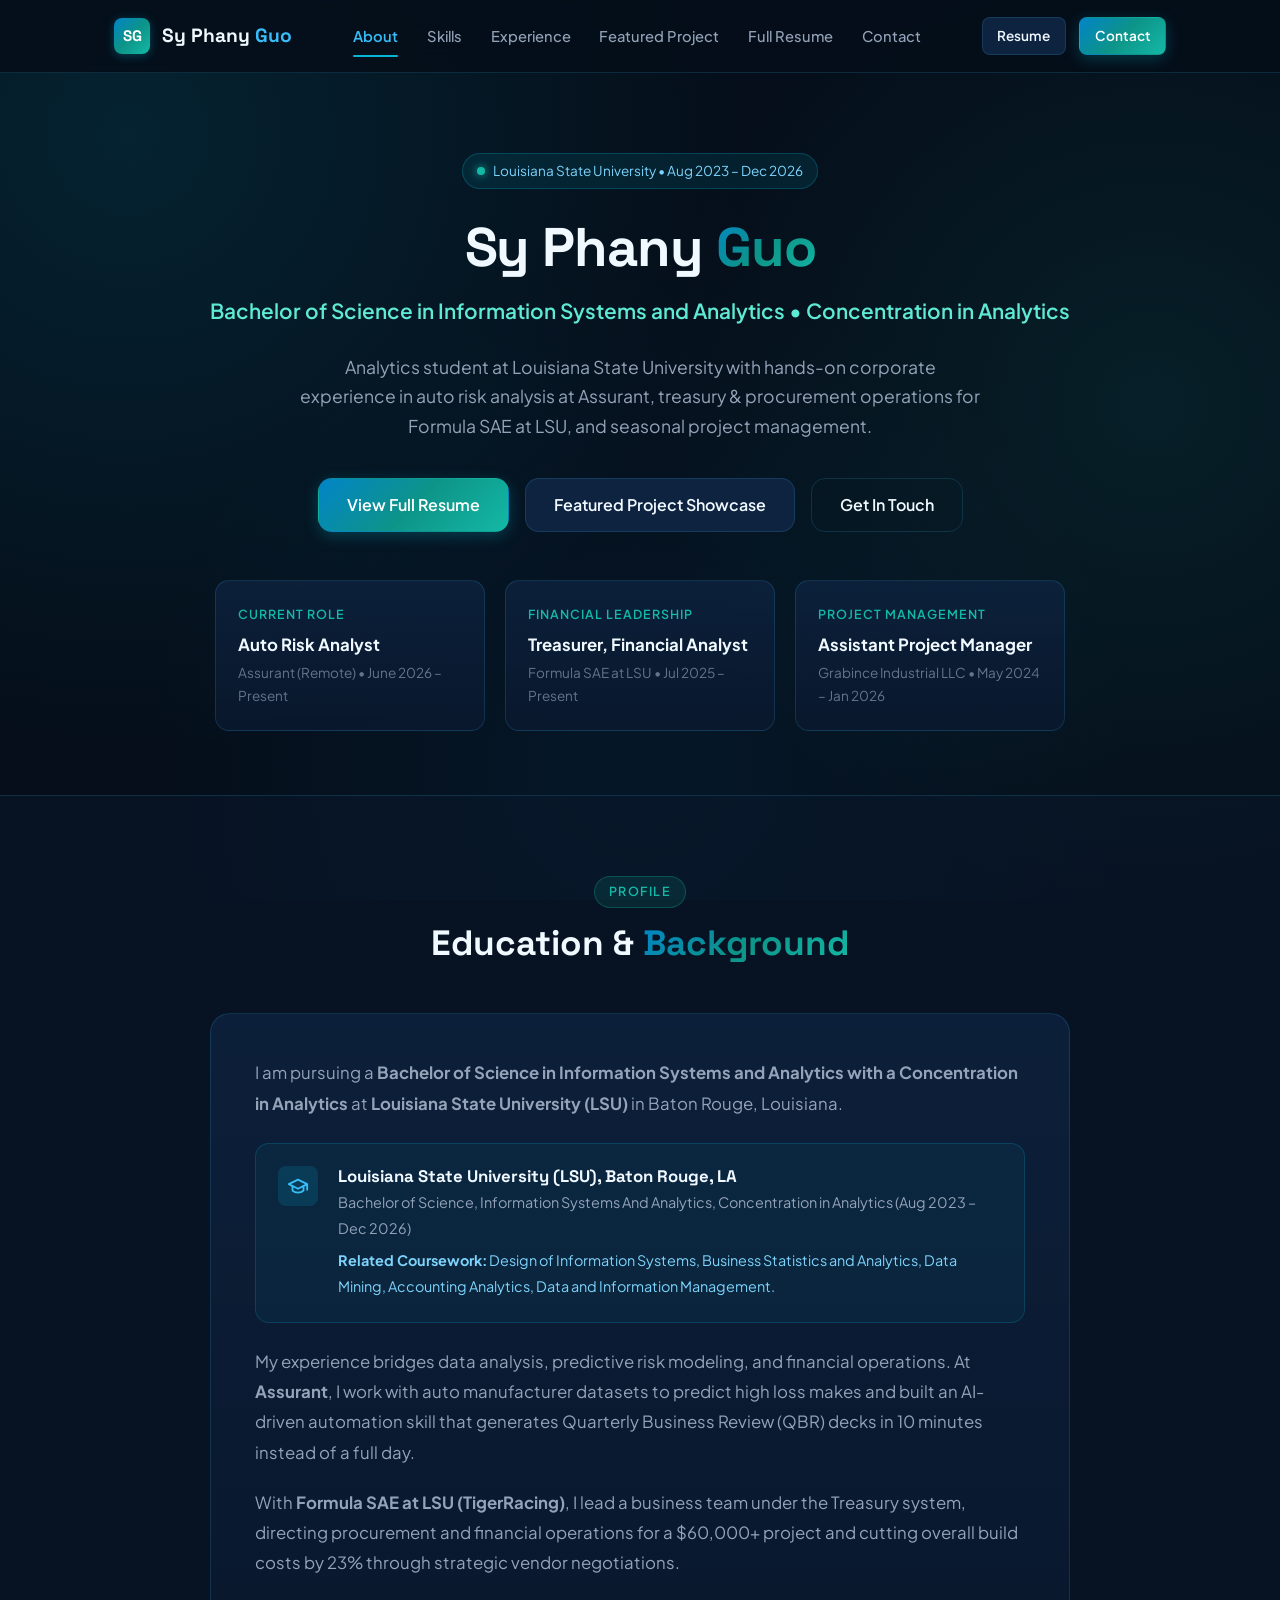
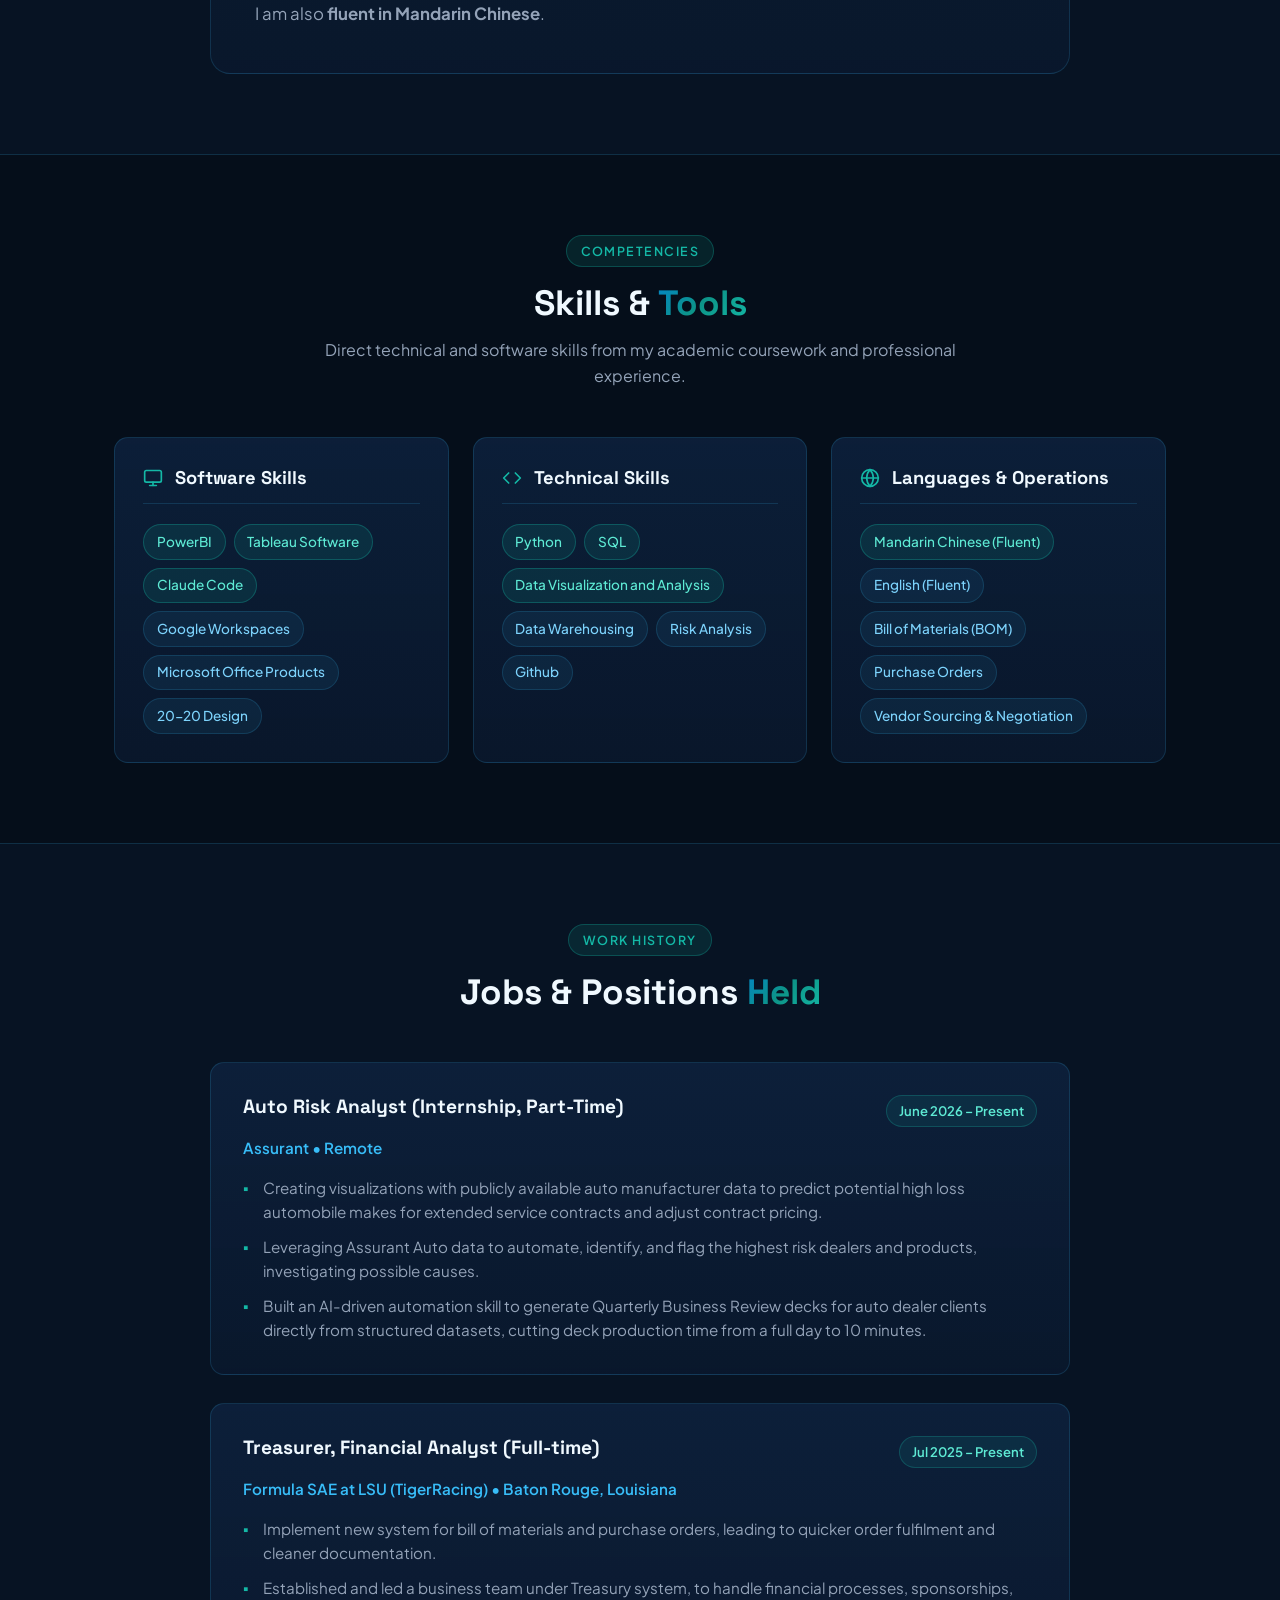
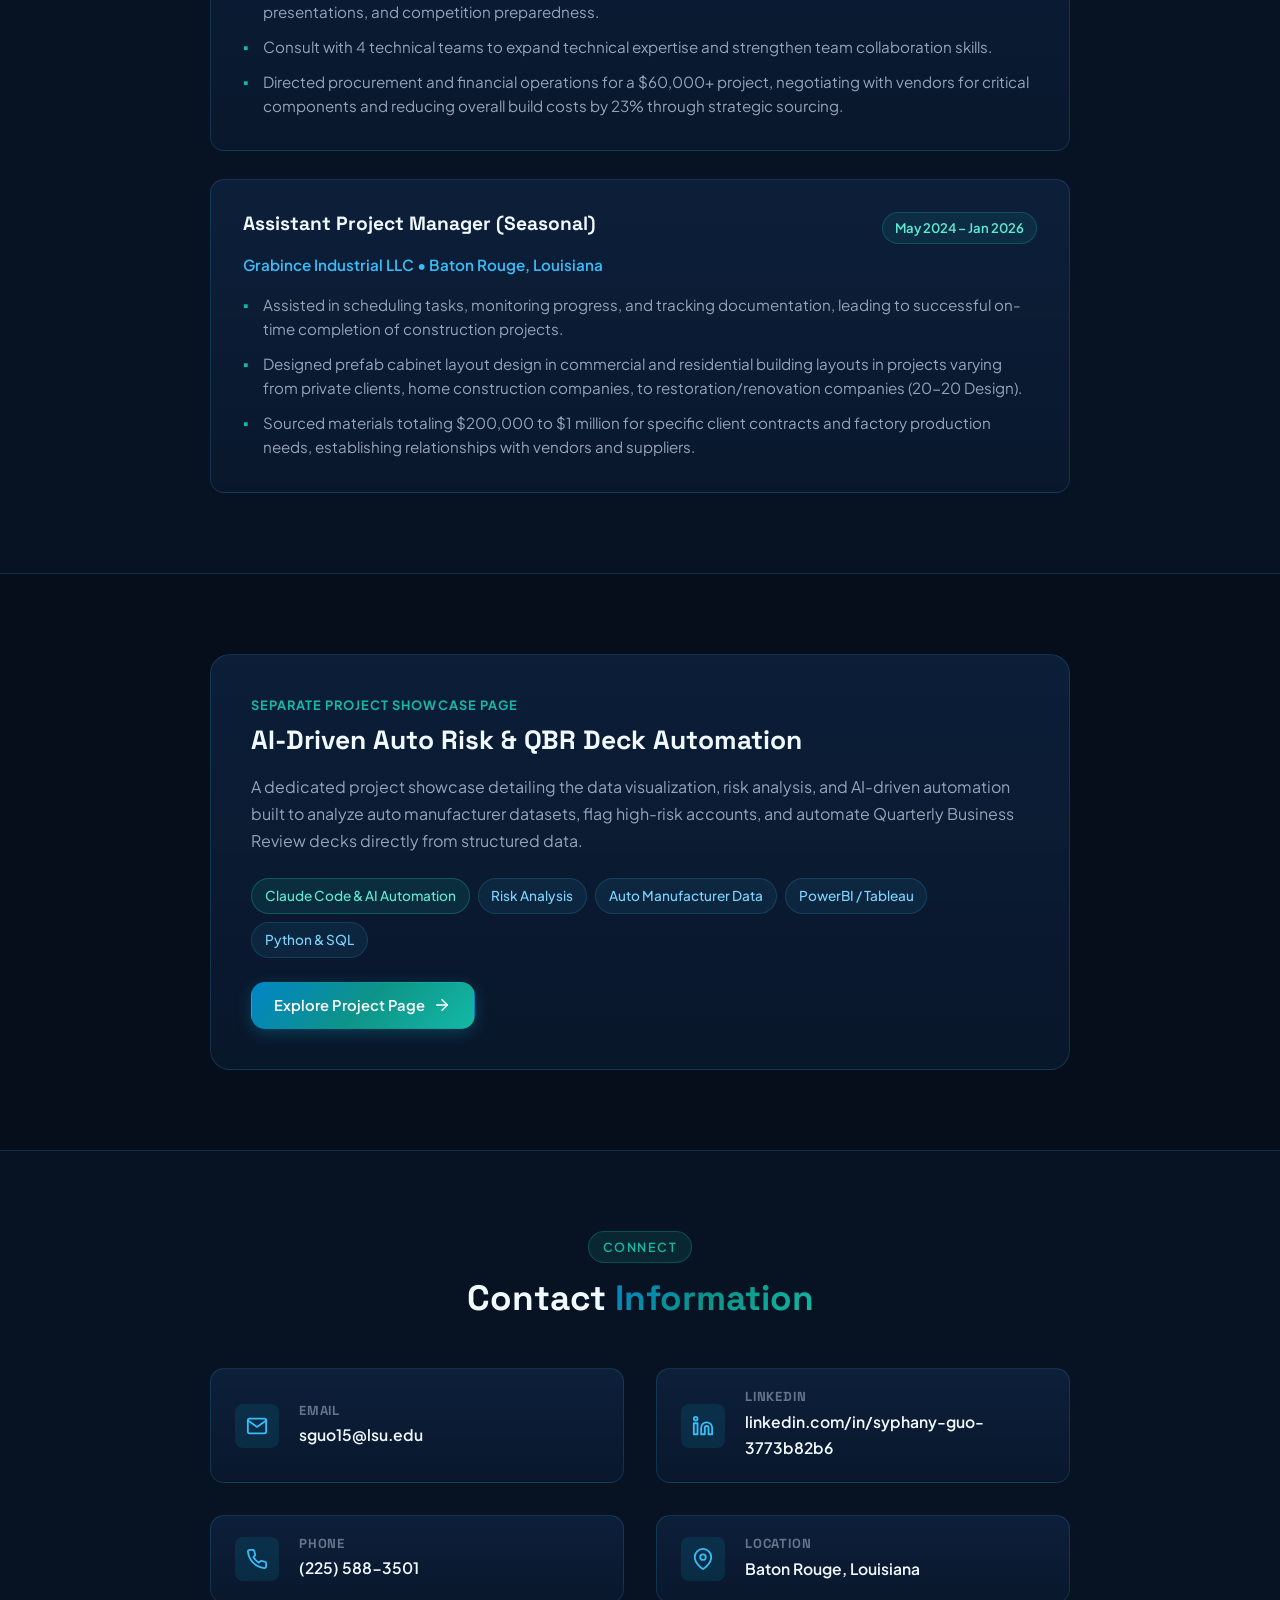
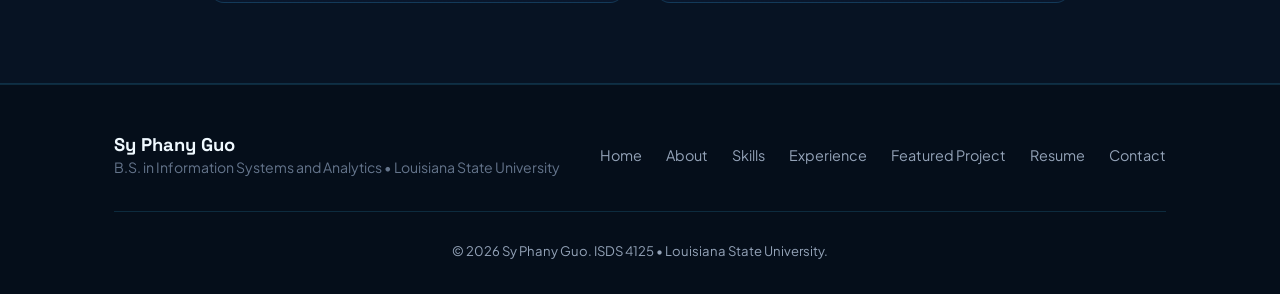
==== commit a80df9b8: "Update site: apply clean ocean color theme and align all content strictly with resume" ====
--- a/index.html
+++ b/index.html
@@ -3,12 +3,12 @@
 <head>
   <meta charset="UTF-8">
   <meta name="viewport" content="width=device-width, initial-scale=1.0">
-  <meta name="description" content="Portfolio of Sy Phany Guo - Information Systems and Analytics senior at Louisiana State University. Auto Risk Analyst at Assurant, Treasurer for Formula SAE TigerRacing, and specialist in Data Analytics, PowerBI, Tableau, Python, and SQL.">
-  <meta name="keywords" content="Sy Phany Guo, Syphany Guo, Information Systems and Analytics, LSU, Assurant, Formula SAE TigerRacing, Risk Analyst, Business Analytics, PowerBI, Tableau, Python, SQL">
+  <meta name="description" content="Personal Portfolio of Sy Phany Guo - Bachelor of Science in Information Systems and Analytics (Concentration in Analytics) at Louisiana State University. Experience at Assurant, Formula SAE TigerRacing, and Grabince Industrial LLC.">
+  <meta name="keywords" content="Sy Phany Guo, Syphany Guo, Information Systems and Analytics, LSU, Assurant, Formula SAE TigerRacing, Risk Analysis, PowerBI, Tableau, Python, SQL">
   <meta name="author" content="Sy Phany Guo">
   <title>Sy Phany Guo | Information Systems & Analytics Portfolio</title>
   <link rel="stylesheet" href="styles.css">
-  <link rel="icon" href="data:image/svg+xml,<svg xmlns=%22http://www.w3.org/2000/svg%22 viewBox=%220 0 100 100%22><text y=%22.9em%22 font-size=%2290%22>⚡</text></svg>">
+  <link rel="icon" href="data:image/svg+xml,<svg xmlns=%22http://www.w3.org/2000/svg%22 viewBox=%220 0 100 100%22><text y=%22.9em%22 font-size=%2290%22>🌊</text></svg>">
 </head>
 <body>
 
@@ -20,7 +20,7 @@
         <span class="brand-text">Sy Phany <span>Guo</span></span>
       </a>
 
-      <!-- Desktop & Mobile Navigation Links -->
+      <!-- Navigation Links -->
       <nav class="nav-links" id="primary-navigation" aria-label="Main Navigation">
         <a href="#about" class="nav-link active" id="nav-about">About</a>
         <a href="#skills" class="nav-link" id="nav-skills">Skills</a>
@@ -31,8 +31,8 @@
       </nav>
 
       <div class="nav-cta-group">
-        <a href="resume.html" class="btn btn-secondary btn-sm" id="header-resume-btn">View Resume</a>
-        <a href="#contact" class="btn btn-primary btn-sm" id="header-contact-btn">Let's Talk</a>
+        <a href="resume.html" class="btn btn-secondary btn-sm" id="header-resume-btn">Resume</a>
+        <a href="#contact" class="btn btn-primary btn-sm" id="header-contact-btn">Contact</a>
         <button class="mobile-menu-toggle" id="mobile-toggle-btn" aria-label="Toggle navigation menu" aria-expanded="false">
           <svg viewBox="0 0 24 24" fill="none" stroke="currentColor" stroke-width="2" stroke-linecap="round" stroke-linejoin="round">
             <line x1="3" y1="12" x2="21" y2="12"></line>
@@ -45,76 +45,54 @@
   </header>
 
   <main id="main-content">
-    <!-- Hero / Profile Section -->
-    <section class="hero-section" id="hero">
-      <div class="container">
-        <div class="hero-grid">
-          <div class="hero-content">
-            <div class="hero-status-pill">
-              <span class="status-dot"></span>
-              <span>LSU Analytics Senior • Graduating Dec 2026</span>
-            </div>
-            
-            <h1 class="hero-title">
-              Hi, I'm <span class="text-gradient">Sy Phany Guo</span>
-            </h1>
-            
-            <p class="hero-subtitle">
-              Information Systems & Analytics | Risk, Financial & Data Analyst
-            </p>
-            
-            <p class="hero-description">
-              Senior at Louisiana State University with hands-on experience predicting auto contract loss at Assurant, directing $60,000+ procurement and treasury operations for Formula SAE TigerRacing, and building AI automations that cut reporting time from a full day to 10 minutes.
-            </p>
-
-            <div class="hero-actions">
-              <a href="project.html" class="btn btn-primary btn-lg" id="hero-cta-project">
-                Explore Capstone Project
-                <svg viewBox="0 0 24 24" fill="none" stroke="currentColor" stroke-width="2" stroke-linecap="round" stroke-linejoin="round">
-                  <line x1="5" y1="12" x2="19" y2="12"></line>
-                  <polyline points="12 5 19 12 12 19"></polyline>
-                </svg>
-              </a>
-              <a href="resume.html" class="btn btn-secondary btn-lg" id="hero-cta-resume">
-                Dedicated Resume
-              </a>
-            </div>
-
-            <div class="hero-stats">
-              <div class="stat-item">
-                <span class="stat-value text-gradient">10 min</span>
-                <span class="stat-label">AI QBR Deck Generation</span>
-              </div>
-              <div class="stat-item">
-                <span class="stat-value text-gradient">$60K+</span>
-                <span class="stat-label">Project Budget Managed</span>
-              </div>
-              <div class="stat-item">
-                <span class="stat-value text-gradient">-23%</span>
-                <span class="stat-label">Build Cost Reduction</span>
-              </div>
-            </div>
-          </div>
-
-          <!-- Hero Visual: Photographic Portrait Card -->
-          <div class="hero-visual">
-            <div class="profile-card-wrapper">
-              <div class="profile-card-glow"></div>
-              <div class="profile-card">
-                <div class="profile-image-container">
-                  <img src="images/profile.jpg" alt="Sy Phany Guo portrait" width="400" height="400">
-                  <div class="profile-overlay-badge">
-                    <div class="overlay-info">
-                      <h4>Sy Phany Guo</h4>
-                      <p>LSU Information Systems & Analytics</p>
-                    </div>
-                    <span class="status-badge">
-                      <span class="status-dot"></span> Active
-                    </span>
-                  </div>
-                </div>
-              </div>
-            </div>
+    <!-- Hero / Profile Section (Clean, Typographic, Authentic) -->
+    <section class="section hero-clean" id="hero">
+      <div class="container">
+        <div class="hero-badge-pill">
+          <span class="ocean-dot"></span>
+          <span>Louisiana State University • Aug 2023 – Dec 2026</span>
+        </div>
+        
+        <h1 class="hero-clean-title">
+          Sy Phany <span class="text-ocean">Guo</span>
+        </h1>
+        
+        <p class="hero-clean-subtitle">
+          Bachelor of Science in Information Systems and Analytics • Concentration in Analytics
+        </p>
+        
+        <p class="hero-clean-bio">
+          Analytics student at Louisiana State University with hands-on corporate experience in auto risk analysis at Assurant, treasury & procurement operations for Formula SAE at LSU, and seasonal project management.
+        </p>
+
+        <div class="hero-clean-actions">
+          <a href="resume.html" class="btn btn-primary btn-lg" id="hero-resume-cta">
+            View Full Resume
+          </a>
+          <a href="project.html" class="btn btn-secondary btn-lg" id="hero-project-cta">
+            Featured Project Showcase
+          </a>
+          <a href="#contact" class="btn btn-outline btn-lg" id="hero-contact-cta">
+            Get In Touch
+          </a>
+        </div>
+
+        <!-- Real Experience Highlight Cards -->
+        <div class="hero-resume-summary-strip">
+          <div class="hero-summary-card">
+            <div class="summary-card-label">Current Role</div>
+            <div class="summary-card-val">Auto Risk Analyst</div>
+            <div class="summary-card-sub">Assurant (Remote) • June 2026 – Present</div>
+          </div>
+          <div class="hero-summary-card">
+            <div class="summary-card-label">Financial Leadership</div>
+            <div class="summary-card-val">Treasurer, Financial Analyst</div>
+            <div class="summary-card-sub">Formula SAE at LSU • Jul 2025 – Present</div>
+          </div>
+          <div class="hero-summary-card">
+            <div class="summary-card-label">Project Management</div>
+            <div class="summary-card-val">Assistant Project Manager</div>
+            <div class="summary-card-sub">Grabince Industrial LLC • May 2024 – Jan 2026</div>
           </div>
         </div>
       </div>
@@ -124,69 +102,40 @@
     <section class="section section-alt" id="about">
       <div class="container">
         <div class="section-header">
-          <div class="section-pretitle">Profile & Background</div>
-          <h2 class="section-title">Bridging Data Analytics With <span class="text-gradient">Operational Execution</span></h2>
-          <p class="section-desc">
-            Passionate about risk analysis, financial systems, interactive data visualizations, and modern AI workflow automation.
+          <div class="section-pretitle">Profile</div>
+          <h2 class="section-title">Education & <span class="text-ocean">Background</span></h2>
+        </div>
+
+        <div class="about-box">
+          <p>
+            I am pursuing a <strong>Bachelor of Science in Information Systems and Analytics with a Concentration in Analytics</strong> at <strong>Louisiana State University (LSU)</strong> in Baton Rouge, Louisiana.
           </p>
-        </div>
-
-        <div class="about-grid">
-          <div class="about-narrative">
-            <p>
-              I am pursuing a <strong>Bachelor of Science in Information Systems and Analytics (Concentration in Analytics)</strong> at <strong>Louisiana State University (Aug 2023 – Dec 2026)</strong>. My background combines analytical rigor with hands-on cross-functional execution.
-            </p>
-            <p>
-              Currently, as an <strong>Auto Risk Analyst Intern at Assurant</strong>, I build predictive data models on manufacturer data to identify high-loss makes, flag at-risk dealers, and engineered an AI-driven skill that automatically generates client Quarterly Business Review (QBR) decks in just 10 minutes instead of a full day.
-            </p>
-            <div class="highlight-box">
-              <strong>Leadership Impact:</strong> As Treasurer and Financial Analyst for <strong>Formula SAE at LSU (TigerRacing)</strong>, I direct financial operations for a $60,000+ collegiate racing build, consult with 4 technical engineering teams, and successfully negotiated vendor contracts to lower overall costs by 23%.
-            </div>
-            <p>
-              In addition to my technical analytical toolkit in Python, SQL, PowerBI, Tableau, and Claude Code, I am <strong>fluent in Mandarin Chinese</strong> and possess seasonal project management experience sourcing up to $1M in commercial materials.
-            </p>
-          </div>
-
-          <div class="about-features">
-            <div class="feature-item">
-              <div class="feature-icon-wrapper">
-                <svg viewBox="0 0 24 24" fill="none" stroke="currentColor" stroke-width="2" stroke-linecap="round" stroke-linejoin="round">
-                  <polygon points="12 2 2 7 12 12 22 7 12 2"></polygon>
-                  <polyline points="2 17 12 22 22 17"></polyline>
-                  <polyline points="2 12 12 17 22 12"></polyline>
-                </svg>
-              </div>
-              <div class="feature-content">
-                <h4>Risk Modeling & Pricing Optimization</h4>
-                <p>Analyzing warranty, telemetry, and automobile manufacturer datasets to forecast claims loss, flag risky accounts, and adjust contract pricing.</p>
-              </div>
-            </div>
-
-            <div class="feature-item">
-              <div class="feature-icon-wrapper">
-                <svg viewBox="0 0 24 24" fill="none" stroke="currentColor" stroke-width="2" stroke-linecap="round" stroke-linejoin="round">
-                  <rect x="2" y="7" width="20" height="14" rx="2" ry="2"></rect>
-                  <path d="M16 21V5a2 2 0 0 0-2-2h-4a2 2 0 0 0-2 2v16"></path>
-                </svg>
-              </div>
-              <div class="feature-content">
-                <h4>Financial Systems & BOM Management</h4>
-                <p>Streamlining Bills of Materials (BOM), Purchase Order workflows, and vendor sourcing strategies to accelerate fulfillment and control costs.</p>
-              </div>
-            </div>
-
-            <div class="feature-item">
-              <div class="feature-icon-wrapper">
-                <svg viewBox="0 0 24 24" fill="none" stroke="currentColor" stroke-width="2" stroke-linecap="round" stroke-linejoin="round">
-                  <path d="M13 2L3 14h9l-1 8 10-12h-9l1-8z"></path>
-                </svg>
-              </div>
-              <div class="feature-content">
-                <h4>AI Workflow Automation & Claude Code</h4>
-                <p>Deploying AI-driven automation skills that transform structured relational data directly into professional executive presentation decks.</p>
-              </div>
-            </div>
-          </div>
+
+          <div class="education-callout">
+            <div class="edu-icon">
+              <svg viewBox="0 0 24 24" fill="none" stroke="currentColor" stroke-width="2" stroke-linecap="round" stroke-linejoin="round">
+                <path d="M22 10v6M2 10l10-5 10 5-10 5z"></path>
+                <path d="M6 12v5c3 3 9 3 12 0v-5"></path>
+              </svg>
+            </div>
+            <div class="edu-text">
+              <h4>Louisiana State University (LSU), Baton Rouge, LA</h4>
+              <p>Bachelor of Science, Information Systems And Analytics, Concentration in Analytics (Aug 2023 – Dec 2026)</p>
+              <p style="margin-top: 0.35rem; font-size: 0.88rem; color: var(--text-aqua);">
+                <strong>Related Coursework:</strong> Design of Information Systems, Business Statistics and Analytics, Data Mining, Accounting Analytics, Data and Information Management.
+              </p>
+            </div>
+          </div>
+
+          <p>
+            My experience bridges data analysis, predictive risk modeling, and financial operations. At <strong>Assurant</strong>, I work with auto manufacturer datasets to predict high loss makes and built an AI-driven automation skill that generates Quarterly Business Review (QBR) decks in 10 minutes instead of a full day.
+          </p>
+          <p>
+            With <strong>Formula SAE at LSU (TigerRacing)</strong>, I lead a business team under the Treasury system, directing procurement and financial operations for a $60,000+ project and cutting overall build costs by 23% through strategic vendor negotiations.
+          </p>
+          <p>
+            I am also <strong>fluent in Mandarin Chinese</strong>.
+          </p>
         </div>
       </div>
     </section>
@@ -195,311 +144,152 @@
     <section class="section" id="skills">
       <div class="container">
         <div class="section-header">
-          <div class="section-pretitle">Technical Toolkit</div>
-          <h2 class="section-title">Proficiencies & <span class="text-gradient">Core Competencies</span></h2>
-          <p class="section-desc">
-            Technical tools, analytical frameworks, and software technologies grounded in my academic coursework and professional roles.
+          <div class="section-pretitle">Competencies</div>
+          <h2 class="section-title">Skills & <span class="text-ocean">Tools</span></h2>
+          <p class="section-desc">Direct technical and software skills from my academic coursework and professional experience.</p>
+        </div>
+
+        <div class="skills-container">
+          <!-- Software Skills -->
+          <div class="ocean-card">
+            <div class="card-title-group">
+              <svg viewBox="0 0 24 24" fill="none" stroke="currentColor" stroke-width="2" stroke-linecap="round" stroke-linejoin="round">
+                <rect x="2" y="3" width="20" height="14" rx="2" ry="2"></rect>
+                <line x1="8" y1="21" x2="16" y2="21"></line>
+                <line x1="12" y1="17" x2="12" y2="21"></line>
+              </svg>
+              <h3>Software Skills</h3>
+            </div>
+            <div class="pill-group">
+              <span class="pill pill-highlight">PowerBI</span>
+              <span class="pill pill-highlight">Tableau Software</span>
+              <span class="pill pill-highlight">Claude Code</span>
+              <span class="pill">Google Workspaces</span>
+              <span class="pill">Microsoft Office Products</span>
+              <span class="pill">20-20 Design</span>
+            </div>
+          </div>
+
+          <!-- Technical Skills -->
+          <div class="ocean-card">
+            <div class="card-title-group">
+              <svg viewBox="0 0 24 24" fill="none" stroke="currentColor" stroke-width="2" stroke-linecap="round" stroke-linejoin="round">
+                <polyline points="16 18 22 12 16 6"></polyline>
+                <polyline points="8 6 2 12 8 18"></polyline>
+              </svg>
+              <h3>Technical Skills</h3>
+            </div>
+            <div class="pill-group">
+              <span class="pill pill-highlight">Python</span>
+              <span class="pill pill-highlight">SQL</span>
+              <span class="pill pill-highlight">Data Visualization and Analysis</span>
+              <span class="pill">Data Warehousing</span>
+              <span class="pill">Risk Analysis</span>
+              <span class="pill">Github</span>
+            </div>
+          </div>
+
+          <!-- Languages & Operational -->
+          <div class="ocean-card">
+            <div class="card-title-group">
+              <svg viewBox="0 0 24 24" fill="none" stroke="currentColor" stroke-width="2" stroke-linecap="round" stroke-linejoin="round">
+                <circle cx="12" cy="12" r="10"></circle>
+                <line x1="2" y1="12" x2="22" y2="12"></line>
+                <path d="M12 2a15.3 15.3 0 0 1 4 10 15.3 15.3 0 0 1-4 10 15.3 15.3 0 0 1-4-10 15.3 15.3 0 0 1 4-10z"></path>
+              </svg>
+              <h3>Languages & Operations</h3>
+            </div>
+            <div class="pill-group">
+              <span class="pill pill-highlight">Mandarin Chinese (Fluent)</span>
+              <span class="pill">English (Fluent)</span>
+              <span class="pill">Bill of Materials (BOM)</span>
+              <span class="pill">Purchase Orders</span>
+              <span class="pill">Vendor Sourcing & Negotiation</span>
+            </div>
+          </div>
+        </div>
+      </div>
+    </section>
+
+    <!-- Experience Section (Jobs Held) -->
+    <section class="section section-alt" id="experience">
+      <div class="container">
+        <div class="section-header">
+          <div class="section-pretitle">Work History</div>
+          <h2 class="section-title">Jobs & Positions <span class="text-ocean">Held</span></h2>
+        </div>
+
+        <div class="exp-list">
+          <!-- Role 1 -->
+          <div class="exp-card">
+            <div class="exp-header">
+              <h3 class="exp-role">Auto Risk Analyst (Internship, Part-Time)</h3>
+              <span class="exp-dates">June 2026 – Present</span>
+            </div>
+            <div class="exp-company">Assurant • Remote</div>
+            <ul class="exp-bullets">
+              <li>Creating visualizations with publicly available auto manufacturer data to predict potential high loss automobile makes for extended service contracts and adjust contract pricing.</li>
+              <li>Leveraging Assurant Auto data to automate, identify, and flag the highest risk dealers and products, investigating possible causes.</li>
+              <li>Built an AI-driven automation skill to generate Quarterly Business Review decks for auto dealer clients directly from structured datasets, cutting deck production time from a full day to 10 minutes.</li>
+            </ul>
+          </div>
+
+          <!-- Role 2 -->
+          <div class="exp-card">
+            <div class="exp-header">
+              <h3 class="exp-role">Treasurer, Financial Analyst (Full-time)</h3>
+              <span class="exp-dates">Jul 2025 – Present</span>
+            </div>
+            <div class="exp-company">Formula SAE at LSU (TigerRacing) • Baton Rouge, Louisiana</div>
+            <ul class="exp-bullets">
+              <li>Implement new system for bill of materials and purchase orders, leading to quicker order fulfilment and cleaner documentation.</li>
+              <li>Established and led a business team under Treasury system, to handle financial processes, sponsorships, presentations, and competition preparedness.</li>
+              <li>Consult with 4 technical teams to expand technical expertise and strengthen team collaboration skills.</li>
+              <li>Directed procurement and financial operations for a $60,000+ project, negotiating with vendors for critical components and reducing overall build costs by 23% through strategic sourcing.</li>
+            </ul>
+          </div>
+
+          <!-- Role 3 -->
+          <div class="exp-card">
+            <div class="exp-header">
+              <h3 class="exp-role">Assistant Project Manager (Seasonal)</h3>
+              <span class="exp-dates">May 2024 – Jan 2026</span>
+            </div>
+            <div class="exp-company">Grabince Industrial LLC • Baton Rouge, Louisiana</div>
+            <ul class="exp-bullets">
+              <li>Assisted in scheduling tasks, monitoring progress, and tracking documentation, leading to successful on-time completion of construction projects.</li>
+              <li>Designed prefab cabinet layout design in commercial and residential building layouts in projects varying from private clients, home construction companies, to restoration/renovation companies (20-20 Design).</li>
+              <li>Sourced materials totaling $200,000 to $1 million for specific client contracts and factory production needs, establishing relationships with vendors and suppliers.</li>
+            </ul>
+          </div>
+        </div>
+      </div>
+    </section>
+
+    <!-- Dedicated Project Highlight Link -->
+    <section class="section" id="featured-project">
+      <div class="container">
+        <div class="project-teaser-box">
+          <div class="project-teaser-badge">Separate Project Showcase Page</div>
+          <h2 class="project-teaser-title">AI-Driven Auto Risk & QBR Deck Automation</h2>
+          <p class="project-teaser-desc">
+            A dedicated project showcase detailing the data visualization, risk analysis, and AI-driven automation built to analyze auto manufacturer datasets, flag high-risk accounts, and automate Quarterly Business Review decks directly from structured data.
           </p>
-        </div>
-
-        <div class="skills-grid">
-          <!-- Category 1: Analytics & BI -->
-          <div class="card skill-category-card">
-            <div class="skill-cat-header">
-              <div class="skill-cat-icon">
-                <svg viewBox="0 0 24 24" fill="none" stroke="currentColor" stroke-width="2" stroke-linecap="round" stroke-linejoin="round">
-                  <line x1="18" y1="20" x2="18" y2="10"></line>
-                  <line x1="12" y1="20" x2="12" y2="4"></line>
-                  <line x1="6" y1="20" x2="6" y2="14"></line>
-                </svg>
-              </div>
-              <h3 class="skill-cat-title">BI & Data Visualization</h3>
-            </div>
-            <div class="skill-items">
-              <div class="skill-row">
-                <div class="skill-row-top"><span>PowerBI</span><span>95%</span></div>
-                <div class="skill-progress-bar"><div class="skill-fill" style="width: 95%;"></div></div>
-              </div>
-              <div class="skill-row">
-                <div class="skill-row-top"><span>Tableau Software</span><span>90%</span></div>
-                <div class="skill-progress-bar"><div class="skill-fill" style="width: 90%;"></div></div>
-              </div>
-              <div class="skill-row">
-                <div class="skill-row-top"><span>Data Visualization & Analysis</span><span>95%</span></div>
-                <div class="skill-progress-bar"><div class="skill-fill" style="width: 95%;"></div></div>
-              </div>
-              <div class="skill-row">
-                <div class="skill-row-top"><span>Microsoft Office (Excel Modeling)</span><span>95%</span></div>
-                <div class="skill-progress-bar"><div class="skill-fill" style="width: 95%;"></div></div>
-              </div>
-            </div>
-            <div class="tag-list" style="margin-top: 1.5rem;">
-              <span class="tag">PowerBI</span>
-              <span class="tag">Tableau</span>
-              <span class="tag">Executive Reporting</span>
-              <span class="tag">Google Workspaces</span>
-            </div>
-          </div>
-
-          <!-- Category 2: Technical Skills -->
-          <div class="card skill-category-card">
-            <div class="skill-cat-header">
-              <div class="skill-cat-icon">
-                <svg viewBox="0 0 24 24" fill="none" stroke="currentColor" stroke-width="2" stroke-linecap="round" stroke-linejoin="round">
-                  <polyline points="16 18 22 12 16 6"></polyline>
-                  <polyline points="8 6 2 12 8 18"></polyline>
-                </svg>
-              </div>
-              <h3 class="skill-cat-title">Technical & Code</h3>
-            </div>
-            <div class="skill-items">
-              <div class="skill-row">
-                <div class="skill-row-top"><span>SQL Querying & Analysis</span><span>95%</span></div>
-                <div class="skill-progress-bar"><div class="skill-fill" style="width: 95%;"></div></div>
-              </div>
-              <div class="skill-row">
-                <div class="skill-row-top"><span>Python (Analytics & Automation)</span><span>90%</span></div>
-                <div class="skill-progress-bar"><div class="skill-fill" style="width: 90%;"></div></div>
-              </div>
-              <div class="skill-row">
-                <div class="skill-row-top"><span>Data Warehousing</span><span>85%</span></div>
-                <div class="skill-progress-bar"><div class="skill-fill" style="width: 85%;"></div></div>
-              </div>
-              <div class="skill-row">
-                <div class="skill-row-top"><span>GitHub & Version Control</span><span>88%</span></div>
-                <div class="skill-progress-bar"><div class="skill-fill" style="width: 88%;"></div></div>
-              </div>
-            </div>
-            <div class="tag-list" style="margin-top: 1.5rem;">
-              <span class="tag">Python</span>
-              <span class="tag">SQL</span>
-              <span class="tag">Claude Code</span>
-              <span class="tag">GitHub</span>
-            </div>
-          </div>
-
-          <!-- Category 3: Risk & Financial Analysis -->
-          <div class="card skill-category-card">
-            <div class="skill-cat-header">
-              <div class="skill-cat-icon">
-                <svg viewBox="0 0 24 24" fill="none" stroke="currentColor" stroke-width="2" stroke-linecap="round" stroke-linejoin="round">
-                  <circle cx="12" cy="12" r="10"></circle>
-                  <line x1="12" y1="8" x2="12" y2="12"></line>
-                  <line x1="12" y1="16" x2="12.01" y2="16"></line>
-                </svg>
-              </div>
-              <h3 class="skill-cat-title">Risk & Financial Analysis</h3>
-            </div>
-            <div class="skill-items">
-              <div class="skill-row">
-                <div class="skill-row-top"><span>Risk Analysis & Flagging</span><span>92%</span></div>
-                <div class="skill-progress-bar"><div class="skill-fill" style="width: 92%;"></div></div>
-              </div>
-              <div class="skill-row">
-                <div class="skill-row-top"><span>Bill of Materials (BOM) Systems</span><span>90%</span></div>
-                <div class="skill-progress-bar"><div class="skill-fill" style="width: 90%;"></div></div>
-              </div>
-              <div class="skill-row">
-                <div class="skill-row-top"><span>Strategic Sourcing & Negotiation</span><span>88%</span></div>
-                <div class="skill-progress-bar"><div class="skill-fill" style="width: 88%;"></div></div>
-              </div>
-              <div class="skill-row">
-                <div class="skill-row-top"><span>Procurement Operations ($60K+)</span><span>92%</span></div>
-                <div class="skill-progress-bar"><div class="skill-fill" style="width: 92%;"></div></div>
-              </div>
-            </div>
-            <div class="tag-list" style="margin-top: 1.5rem;">
-              <span class="tag">Loss Prediction</span>
-              <span class="tag">Purchase Orders</span>
-              <span class="tag">Vendor Management</span>
-            </div>
-          </div>
-
-          <!-- Category 4: Coursework & Languages -->
-          <div class="card skill-category-card">
-            <div class="skill-cat-header">
-              <div class="skill-cat-icon">
-                <svg viewBox="0 0 24 24" fill="none" stroke="currentColor" stroke-width="2" stroke-linecap="round" stroke-linejoin="round">
-                  <path d="M2 3h6a4 4 0 0 1 4 4v14a3 3 0 0 0-3-3H2z"></path>
-                  <path d="M22 3h-6a4 4 0 0 0-4 4v14a3 3 0 0 1 3-3h7z"></path>
-                </svg>
-              </div>
-              <h3 class="skill-cat-title">Academic & Languages</h3>
-            </div>
-            <div class="skill-items">
-              <div class="skill-row">
-                <div class="skill-row-top"><span>Design of Information Systems</span><span>95%</span></div>
-                <div class="skill-progress-bar"><div class="skill-fill" style="width: 95%;"></div></div>
-              </div>
-              <div class="skill-row">
-                <div class="skill-row-top"><span>Business Statistics & Analytics</span><span>92%</span></div>
-                <div class="skill-progress-bar"><div class="skill-fill" style="width: 92%;"></div></div>
-              </div>
-              <div class="skill-row">
-                <div class="skill-row-top"><span>Data Mining & Info Management</span><span>90%</span></div>
-                <div class="skill-progress-bar"><div class="skill-fill" style="width: 90%;"></div></div>
-              </div>
-              <div class="skill-row">
-                <div class="skill-row-top"><span>Mandarin Chinese (Fluent)</span><span>100%</span></div>
-                <div class="skill-progress-bar"><div class="skill-fill" style="width: 100%;"></div></div>
-              </div>
-            </div>
-            <div class="tag-list" style="margin-top: 1.5rem;">
-              <span class="tag">Accounting Analytics</span>
-              <span class="tag">Mandarin (Fluent)</span>
-              <span class="tag">English (Native)</span>
-            </div>
-          </div>
-        </div>
-      </div>
-    </section>
-
-    <!-- Experience & Jobs Held Section -->
-    <section class="section section-alt" id="experience">
-      <div class="container">
-        <div class="section-header">
-          <div class="section-pretitle">Career Milestones</div>
-          <h2 class="section-title">Professional <span class="text-gradient">Experience</span></h2>
-          <p class="section-desc">
-            Demonstrated impact across corporate risk analytics, collegiate racing financial leadership, and commercial project management.
-          </p>
-        </div>
-
-        <div class="timeline">
-          <!-- Experience Item 1: Assurant -->
-          <div class="timeline-item">
-            <div class="timeline-marker"></div>
-            <div class="timeline-card">
-              <div class="timeline-header">
-                <div>
-                  <h3 class="role-title">Auto Risk Analyst (Internship, Part-Time)</h3>
-                  <div class="company-name">Assurant • Remote</div>
-                </div>
-                <span class="timeline-period">June 2026 – Present</span>
-              </div>
-              <div class="timeline-body">
-                <ul>
-                  <li>Creating visualizations with publicly available auto manufacturer data to predict potential high loss automobile makes for extended service contracts and adjust contract pricing.</li>
-                  <li>Leveraging Assurant Auto data to automate, identify, and flag the highest risk dealers and products, investigating possible causes.</li>
-                  <li>Built an AI-driven automation skill to generate Quarterly Business Review decks for auto dealer clients directly from structured datasets, cutting deck production time from a full day to 10 minutes.</li>
-                </ul>
-                <div class="timeline-tags tag-list">
-                  <span class="tag">Risk Analysis</span>
-                  <span class="tag">AI Automation</span>
-                  <span class="tag">Data Visualization</span>
-                  <span class="tag">Contract Pricing</span>
-                  <span class="tag">QBR Deck Automation</span>
-                </div>
-              </div>
-            </div>
-          </div>
-
-          <!-- Experience Item 2: Formula SAE TigerRacing -->
-          <div class="timeline-item">
-            <div class="timeline-marker"></div>
-            <div class="timeline-card">
-              <div class="timeline-header">
-                <div>
-                  <h3 class="role-title">Treasurer, Financial Analyst (Full-time)</h3>
-                  <div class="company-name">Formula SAE at LSU (TigerRacing) • Baton Rouge, Louisiana</div>
-                </div>
-                <span class="timeline-period">Jul 2025 – Present</span>
-              </div>
-              <div class="timeline-body">
-                <ul>
-                  <li>Implement new system for bill of materials and purchase orders, leading to quicker order fulfilment and cleaner documentation.</li>
-                  <li>Established and led a business team under Treasury system, to handle financial processes, sponsorships, presentations, and competition preparedness.</li>
-                  <li>Consult with 4 technical teams to expand technical expertise and strengthen team collaboration skills.</li>
-                  <li>Directed procurement and financial operations for a $60,000+ project, negotiating with vendors for critical components and reducing overall build costs by 23% through strategic sourcing.</li>
-                </ul>
-                <div class="timeline-tags tag-list">
-                  <span class="tag">Financial Operations</span>
-                  <span class="tag">Bill of Materials</span>
-                  <span class="tag">Vendor Negotiations</span>
-                  <span class="tag">$60K+ Budget</span>
-                  <span class="tag">Team Leadership</span>
-                </div>
-              </div>
-            </div>
-          </div>
-
-          <!-- Experience Item 3: Grabince Industrial LLC -->
-          <div class="timeline-item">
-            <div class="timeline-marker"></div>
-            <div class="timeline-card">
-              <div class="timeline-header">
-                <div>
-                  <h3 class="role-title">Assistant Project Manager (Seasonal)</h3>
-                  <div class="company-name">Grabince Industrial LLC • Baton Rouge, Louisiana</div>
-                </div>
-                <span class="timeline-period">May 2024 – Jan 2026</span>
-              </div>
-              <div class="timeline-body">
-                <ul>
-                  <li>Assisted in scheduling tasks, monitoring progress, and tracking documentation, leading to successful on-time completion of construction projects.</li>
-                  <li>Designed prefab cabinet layout design in commercial and residential building layouts in projects varying from private clients, home construction companies, to restoration/renovation companies (20-20 Design).</li>
-                  <li>Sourced materials totaling $200,000 to $1 million for specific client contracts and factory production needs, establishing relationships with vendors and suppliers.</li>
-                </ul>
-                <div class="timeline-tags tag-list">
-                  <span class="tag">Project Management</span>
-                  <span class="tag">20-20 Design</span>
-                  <span class="tag">Material Sourcing</span>
-                  <span class="tag">Supplier Relations</span>
-                </div>
-              </div>
-            </div>
-          </div>
-        </div>
-
-        <div style="text-align: center; margin-top: 3rem;">
-          <a href="resume.html" class="btn btn-secondary btn-lg" id="view-full-resume-link">
-            Explore Full Comprehensive Resume & Credentials
-            <svg viewBox="0 0 24 24" fill="none" stroke="currentColor" stroke-width="2" stroke-linecap="round" stroke-linejoin="round">
-              <line x1="5" y1="12" x2="19" y2="12"></line>
-              <polyline points="12 5 19 12 12 19"></polyline>
-            </svg>
-          </a>
-        </div>
-      </div>
-    </section>
-
-    <!-- Featured Project Highlight Showcase Section -->
-    <section class="section" id="featured-project">
-      <div class="container">
-        <div class="section-header">
-          <div class="section-pretitle">Featured Innovation</div>
-          <h2 class="section-title">Highlighted Capstone <span class="text-gradient">Project</span></h2>
-          <p class="section-desc">
-            A comprehensive deep-dive into an end-to-end data analytics system solving critical supply chain stockouts.
-          </p>
-        </div>
-
-        <div class="featured-project-box">
-          <div class="project-box-img-wrap">
-            <img src="images/project-preview.jpg" alt="SupplyPulse Analytics Dashboard Preview" width="600" height="380">
-          </div>
-          <div class="project-box-details">
-            <span class="project-cat-badge">Enterprise Cloud Analytics & ML</span>
-            <h3 class="project-box-title">SupplyPulse: Predictive Inventory Platform</h3>
-            <p class="project-box-desc">
-              An intelligent enterprise forecasting web dashboard that prevents stockouts and trims holding costs. Features real-time supply chain telemetry, 90% confidence predictive intervals, automated reorder thresholds, and dynamic supplier risk scoring.
-            </p>
-            <div class="tag-list" style="margin-bottom: 2rem;">
-              <span class="tag">Python</span>
-              <span class="tag">FastAPI</span>
-              <span class="tag">PostgreSQL</span>
-              <span class="tag">ARIMA Forecasting</span>
-              <span class="tag">Risk Analysis</span>
-            </div>
-            <div>
-              <a href="project.html" class="btn btn-primary" id="view-featured-project-btn">
-                Read Full Project Case Study
-                <svg viewBox="0 0 24 24" fill="none" stroke="currentColor" stroke-width="2" stroke-linecap="round" stroke-linejoin="round">
-                  <line x1="5" y1="12" x2="19" y2="12"></line>
-                  <polyline points="12 5 19 12 12 19"></polyline>
-                </svg>
-              </a>
-            </div>
+          <div class="pill-group" style="margin-bottom: 1.5rem;">
+            <span class="pill pill-highlight">Claude Code & AI Automation</span>
+            <span class="pill">Risk Analysis</span>
+            <span class="pill">Auto Manufacturer Data</span>
+            <span class="pill">PowerBI / Tableau</span>
+            <span class="pill">Python & SQL</span>
+          </div>
+          <div>
+            <a href="project.html" class="btn btn-primary" id="view-project-page-btn">
+              Explore Project Page
+              <svg width="18" height="18" viewBox="0 0 24 24" fill="none" stroke="currentColor" stroke-width="2" stroke-linecap="round" stroke-linejoin="round">
+                <line x1="5" y1="12" x2="19" y2="12"></line>
+                <polyline points="12 5 19 12 12 19"></polyline>
+              </svg>
+            </a>
           </div>
         </div>
       </div>
@@ -509,103 +299,61 @@
     <section class="section section-alt" id="contact">
       <div class="container">
         <div class="section-header">
-          <div class="section-pretitle">Connect With Me</div>
-          <h2 class="section-title">Let's Discuss <span class="text-gradient">Opportunities</span></h2>
-          <p class="section-desc">
-            Whether you are exploring candidates for risk analyst, financial analyst, or data consulting roles, I would love to connect.
-          </p>
-        </div>
-
-        <div class="contact-grid">
-          <!-- Contact Direct Channels -->
-          <div class="contact-info-panel">
-            <div class="contact-card">
-              <div class="contact-icon">
-                <svg viewBox="0 0 24 24" fill="none" stroke="currentColor" stroke-width="2" stroke-linecap="round" stroke-linejoin="round">
-                  <path d="M4 4h16c1.1 0 2 .9 2 2v12c0 1.1-.9 2-2 2H4c-1.1 0-2-.9-2-2V6c0-1.1.9-2 2-2z"></path>
-                  <polyline points="22,6 12,13 2,6"></polyline>
-                </svg>
-              </div>
-              <div class="contact-text">
-                <h4>Email Directly</h4>
-                <a href="mailto:sguo15@lsu.edu">sguo15@lsu.edu</a>
-              </div>
-            </div>
-
-            <div class="contact-card">
-              <div class="contact-icon">
-                <svg viewBox="0 0 24 24" fill="none" stroke="currentColor" stroke-width="2" stroke-linecap="round" stroke-linejoin="round">
-                  <path d="M16 8a6 6 0 0 1 6 6v7h-4v-7a2 2 0 0 0-2-2 2 2 0 0 0-2 2v7h-4v-7a6 6 0 0 1 6-6z"></path>
-                  <rect x="2" y="9" width="4" height="12"></rect>
-                  <circle cx="4" cy="4" r="2"></circle>
-                </svg>
-              </div>
-              <div class="contact-text">
-                <h4>LinkedIn Professional</h4>
-                <a href="https://linkedin.com/in/syphany-guo-3773b82b6" target="_blank" rel="noopener noreferrer">linkedin.com/in/syphany-guo-3773b82b6</a>
-              </div>
-            </div>
-
-            <div class="contact-card">
-              <div class="contact-icon">
-                <svg viewBox="0 0 24 24" fill="none" stroke="currentColor" stroke-width="2" stroke-linecap="round" stroke-linejoin="round">
-                  <path d="M22 16.92v3a2 2 0 0 1-2.18 2 19.79 19.79 0 0 1-8.63-3.07 19.5 19.5 0 0 1-6-6 19.79 19.79 0 0 1-3.07-8.67A2 2 0 0 1 4.11 2h3a2 2 0 0 1 2 1.72 12.84 12.84 0 0 0 .7 2.81 2 2 0 0 1-.45 2.11L8.09 9.91a16 16 0 0 0 6 6l1.27-1.27a2 2 0 0 1 2.11-.45 12.84 12.84 0 0 0 2.81.7A2 2 0 0 1 22 16.92z"></path>
-                </svg>
-              </div>
-              <div class="contact-text">
-                <h4>Phone</h4>
-                <a href="tel:2255883501">(225) 588-3501</a>
-              </div>
-            </div>
-
-            <div class="contact-card">
-              <div class="contact-icon">
-                <svg viewBox="0 0 24 24" fill="none" stroke="currentColor" stroke-width="2" stroke-linecap="round" stroke-linejoin="round">
-                  <path d="M21 10c0 7-9 13-9 13s-9-6-9-13a9 9 0 0 1 18 0z"></path>
-                  <circle cx="12" cy="10" r="3"></circle>
-                </svg>
-              </div>
-              <div class="contact-text">
-                <h4>Location & Languages</h4>
-                <p>Baton Rouge, LA • Fluent in English & Mandarin</p>
-              </div>
-            </div>
-          </div>
-
-          <!-- Interactive Message Form -->
-          <div class="contact-form-panel">
-            <form id="contact-form" onsubmit="handleContactSubmit(event)">
-              <div class="form-row">
-                <div class="form-group">
-                  <label for="contact-name" class="form-label">Full Name *</label>
-                  <input type="text" id="contact-name" class="form-input" placeholder="e.g. Jane Doe" required>
-                </div>
-                <div class="form-group">
-                  <label for="contact-email" class="form-label">Email Address *</label>
-                  <input type="email" id="contact-email" class="form-input" placeholder="jane@company.com" required>
-                </div>
-              </div>
-
-              <div class="form-group">
-                <label for="contact-subject" class="form-label">Subject / Topic *</label>
-                <input type="text" id="contact-subject" class="form-input" placeholder="Career Opportunity / Capstone Inquiry" required>
-              </div>
-
-              <div class="form-group">
-                <label for="contact-message" class="form-label">Message *</label>
-                <textarea id="contact-message" class="form-textarea" placeholder="Hello Sy Phany, I came across your portfolio and would like to talk about..." required></textarea>
-              </div>
-
-              <button type="submit" class="btn btn-primary btn-lg" style="width: 100%;" id="submit-contact-btn">
-                Send Message
-                <svg viewBox="0 0 24 24" fill="none" stroke="currentColor" stroke-width="2" stroke-linecap="round" stroke-linejoin="round">
-                  <line x1="22" y1="2" x2="11" y2="13"></line>
-                  <polygon points="22 2 15 22 11 13 2 9 22 2"></polygon>
-                </svg>
-              </button>
-
-              <div id="form-feedback" class="form-feedback"></div>
-            </form>
+          <div class="section-pretitle">Connect</div>
+          <h2 class="section-title">Contact <span class="text-ocean">Information</span></h2>
+        </div>
+
+        <div class="contact-ocean-grid">
+          <div class="contact-method-card">
+            <div class="contact-method-icon">
+              <svg viewBox="0 0 24 24" fill="none" stroke="currentColor" stroke-width="2" stroke-linecap="round" stroke-linejoin="round">
+                <path d="M4 4h16c1.1 0 2 .9 2 2v12c0 1.1-.9 2-2 2H4c-1.1 0-2-.9-2-2V6c0-1.1.9-2 2-2z"></path>
+                <polyline points="22,6 12,13 2,6"></polyline>
+              </svg>
+            </div>
+            <div class="contact-method-info">
+              <h4>Email</h4>
+              <a href="mailto:sguo15@lsu.edu">sguo15@lsu.edu</a>
+            </div>
+          </div>
+
+          <div class="contact-method-card">
+            <div class="contact-method-icon">
+              <svg viewBox="0 0 24 24" fill="none" stroke="currentColor" stroke-width="2" stroke-linecap="round" stroke-linejoin="round">
+                <path d="M16 8a6 6 0 0 1 6 6v7h-4v-7a2 2 0 0 0-2-2 2 2 0 0 0-2 2v7h-4v-7a6 6 0 0 1 6-6z"></path>
+                <rect x="2" y="9" width="4" height="12"></rect>
+                <circle cx="4" cy="4" r="2"></circle>
+              </svg>
+            </div>
+            <div class="contact-method-info">
+              <h4>LinkedIn</h4>
+              <a href="https://linkedin.com/in/syphany-guo-3773b82b6" target="_blank" rel="noopener noreferrer">linkedin.com/in/syphany-guo-3773b82b6</a>
+            </div>
+          </div>
+
+          <div class="contact-method-card">
+            <div class="contact-method-icon">
+              <svg viewBox="0 0 24 24" fill="none" stroke="currentColor" stroke-width="2" stroke-linecap="round" stroke-linejoin="round">
+                <path d="M22 16.92v3a2 2 0 0 1-2.18 2 19.79 19.79 0 0 1-8.63-3.07 19.5 19.5 0 0 1-6-6 19.79 19.79 0 0 1-3.07-8.67A2 2 0 0 1 4.11 2h3a2 2 0 0 1 2 1.72 12.84 12.84 0 0 0 .7 2.81 2 2 0 0 1-.45 2.11L8.09 9.91a16 16 0 0 0 6 6l1.27-1.27a2 2 0 0 1 2.11-.45 12.84 12.84 0 0 0 2.81.7A2 2 0 0 1 22 16.92z"></path>
+              </svg>
+            </div>
+            <div class="contact-method-info">
+              <h4>Phone</h4>
+              <a href="tel:2255883501">(225) 588-3501</a>
+            </div>
+          </div>
+
+          <div class="contact-method-card">
+            <div class="contact-method-icon">
+              <svg viewBox="0 0 24 24" fill="none" stroke="currentColor" stroke-width="2" stroke-linecap="round" stroke-linejoin="round">
+                <path d="M21 10c0 7-9 13-9 13s-9-6-9-13a9 9 0 0 1 18 0z"></path>
+                <circle cx="12" cy="10" r="3"></circle>
+              </svg>
+            </div>
+            <div class="contact-method-info">
+              <h4>Location</h4>
+              <p>Baton Rouge, Louisiana</p>
+            </div>
           </div>
         </div>
       </div>
@@ -615,13 +363,10 @@
   <!-- Shared Footer -->
   <footer class="site-footer">
     <div class="container">
-      <div class="footer-top">
+      <div class="footer-inner">
         <div class="footer-brand">
-          <div class="brand-logo" style="margin-bottom: 0.5rem;">
-            <span class="brand-badge">SG</span>
-            <span>Sy Phany Guo</span>
-          </div>
-          <p>Information Systems & Analytics • Louisiana State University</p>
+          <h3>Sy Phany Guo</h3>
+          <p>B.S. in Information Systems and Analytics • Louisiana State University</p>
         </div>
 
         <div class="footer-links">
@@ -630,82 +375,33 @@
           <a href="#skills">Skills</a>
           <a href="#experience">Experience</a>
           <a href="project.html">Featured Project</a>
-          <a href="resume.html">Dedicated Resume</a>
+          <a href="resume.html">Resume</a>
           <a href="#contact">Contact</a>
         </div>
       </div>
 
       <div class="footer-bottom">
-        <p>&copy; 2026 Sy Phany Guo. Created for ISDS 4125 Capstone (Prof. Piccoli). All rights reserved.</p>
-        <div class="social-links">
-          <a href="https://linkedin.com/in/syphany-guo-3773b82b6" target="_blank" rel="noopener noreferrer" class="social-link" aria-label="LinkedIn">
-            <svg viewBox="0 0 24 24" fill="currentColor">
-              <path d="M19 0h-14c-2.761 0-5 2.239-5 5v14c0 2.761 2.239 5 5 5h14c2.762 0 5-2.239 5-5v-14c0-2.761-2.238-5-5-5zm-11 19h-3v-11h3v11zm-1.5-12.268c-.966 0-1.75-.79-1.75-1.764s.784-1.764 1.75-1.764 1.75.79 1.75 1.764-.783 1.764-1.75 1.764zm13.5 12.268h-3v-5.604c0-3.368-4-3.113-4 0v5.604h-3v-11h3v1.765c1.396-2.586 7-2.777 7 2.476v6.759z"/>
-            </svg>
-          </a>
-          <a href="mailto:sguo15@lsu.edu" class="social-link" aria-label="Email">
-            <svg viewBox="0 0 24 24" fill="none" stroke="currentColor" stroke-width="2" stroke-linecap="round" stroke-linejoin="round">
-              <path d="M4 4h16c1.1 0 2 .9 2 2v12c0 1.1-.9 2-2 2H4c-1.1 0-2-.9-2-2V6c0-1.1.9-2 2-2z"></path>
-              <polyline points="22,6 12,13 2,6"></polyline>
-            </svg>
-          </a>
-        </div>
+        <p>&copy; 2026 Sy Phany Guo. ISDS 4125 • Louisiana State University.</p>
       </div>
     </div>
   </footer>
 
-  <!-- Interactive JavaScript logic -->
   <script>
-    // Mobile navigation toggle
     const toggleBtn = document.getElementById('mobile-toggle-btn');
     const navLinks = document.getElementById('primary-navigation');
 
-    toggleBtn.addEventListener('click', () => {
-      const isExpanded = toggleBtn.getAttribute('aria-expanded') === 'true';
-      toggleBtn.setAttribute('aria-expanded', !isExpanded);
-      navLinks.classList.toggle('active');
-    });
-
-    // Close mobile nav on link click
+    if (toggleBtn && navLinks) {
+      toggleBtn.addEventListener('click', () => {
+        const isExpanded = toggleBtn.getAttribute('aria-expanded') === 'true';
+        toggleBtn.setAttribute('aria-expanded', !isExpanded);
+        navLinks.classList.toggle('active');
+      });
+    }
+
     document.querySelectorAll('.nav-link').forEach(link => {
       link.addEventListener('click', () => {
-        navLinks.classList.remove('active');
-        toggleBtn.setAttribute('aria-expanded', 'false');
-      });
-    });
-
-    // Handle Contact Form Submission Simulation
-    function handleContactSubmit(e) {
-      e.preventDefault();
-      const name = document.getElementById('contact-name').value;
-      const feedback = document.getElementById('form-feedback');
-      
-      feedback.textContent = `Thank you, ${name}! Your message has been sent successfully. Sy Phany will respond shortly.`;
-      feedback.className = 'form-feedback success';
-      document.getElementById('contact-form').reset();
-
-      setTimeout(() => {
-        feedback.style.display = 'none';
-      }, 6000);
-    }
-
-    // Scroll active link spy
-    window.addEventListener('scroll', () => {
-      const sections = document.querySelectorAll('section[id]');
-      const scrollY = window.pageYOffset;
-
-      sections.forEach(current => {
-        const sectionHeight = current.offsetHeight;
-        const sectionTop = current.offsetTop - 120;
-        const sectionId = current.getAttribute('id');
-        const correspondingLink = document.querySelector(`.nav-links a[href*="${sectionId}"]`);
-
-        if (correspondingLink) {
-          if (scrollY > sectionTop && scrollY <= sectionTop + sectionHeight) {
-            document.querySelectorAll('.nav-link').forEach(l => l.classList.remove('active'));
-            correspondingLink.classList.add('active');
-          }
-        }
+        if (navLinks) navLinks.classList.remove('active');
+        if (toggleBtn) toggleBtn.setAttribute('aria-expanded', 'false');
       });
     });
   </script>
--- a/styles.css
+++ b/styles.css
@@ -1,75 +1,59 @@
 /* ==========================================================================
-   SYPHANY GUO PORTFOLIO - SHARED STYLESHEET
-   Consistent, modern, premium styling across all pages
-   ========================================================================== */
-
-@import url('https://fonts.googleapis.com/css2?family=JetBrains+Mono:wght@400;500;700&family=Outfit:wght@400;500;600;700;800&family=Plus+Jakarta+Sans:wght@300;400;500;600;700&display=swap');
+   SY PHANY GUO PORTFOLIO - OCEAN THEME STYLESHEET
+   Clean, modern, oceanic palette (deep marine, teal, seafoam, aqua)
+   ========================================================================== */
+
+@import url('https://fonts.googleapis.com/css2?family=Plus+Jakarta+Sans:wght@300;400;500;600;700;800&family=Space+Grotesk:wght@500;600;700&display=swap');
 
 :root {
-  /* Color Palette */
-  --bg-dark: #070a12;
-  --bg-primary: #0b0f19;
-  --bg-secondary: #111827;
-  --bg-tertiary: #1a2234;
-  --bg-card: rgba(17, 24, 39, 0.72);
-  --bg-card-hover: rgba(26, 34, 52, 0.85);
-  --bg-glass: rgba(15, 23, 42, 0.65);
-
-  --border-subtle: rgba(255, 255, 255, 0.08);
-  --border-light: rgba(255, 255, 255, 0.16);
-  --border-accent: rgba(99, 102, 241, 0.35);
-
-  --accent-primary: #6366f1;
-  /* Indigo */
-  --accent-primary-hover: #4f46e5;
-  --accent-secondary: #06b6d4;
-  /* Cyan / Electric Teal */
-  --accent-secondary-hover: #0891b2;
-  --accent-tertiary: #8b5cf6;
-  /* Violet */
-  --accent-gradient: linear-gradient(135deg, #6366f1 0%, #06b6d4 100%);
-  --accent-gradient-warm: linear-gradient(135deg, #ec4899 0%, #8b5cf6 50%, #3b82f6 100%);
-  --accent-glow: rgba(99, 102, 241, 0.35);
-
-  --text-main: #f8fafc;
-  --text-muted: #94a3b8;
-  --text-dim: #64748b;
-  --text-inverse: #0b0f19;
-
-  --success: #10b981;
-  --warning: #f59e0b;
-  --info: #3b82f6;
-
-  /* Typography */
-  --font-heading: 'Outfit', -apple-system, BlinkMacSystemFont, sans-serif;
-  --font-body: 'Plus Jakarta Sans', -apple-system, BlinkMacSystemFont, sans-serif;
-  --font-mono: 'JetBrains Mono', monospace;
-
-  /* Layout & Spacing */
-  --container-max: 1200px;
-  --container-narrow: 880px;
+  /* Ocean Color Palette */
+  --ocean-abyss: #050e1a;         /* Deep ocean floor */
+  --ocean-deep: #0a182d;          /* Marine navy */
+  --ocean-mid: #0e2340;           /* Mid ocean */
+  --ocean-surface: #142f54;       /* Card surface */
+  --ocean-surface-hover: #1b3d6c;
+  
+  --ocean-border: rgba(56, 189, 248, 0.16);
+  --ocean-border-light: rgba(56, 189, 248, 0.3);
+  --ocean-border-glow: rgba(20, 184, 166, 0.4);
+
+  /* Accents: Teal, Aquamarine, Seafoam, Sky */
+  --ocean-teal: #0d9488;          /* Deep teal */
+  --ocean-cyan: #06b6d4;          /* Coastal cyan */
+  --ocean-seafoam: #14b8a6;       /* Seafoam */
+  --ocean-aqua: #38bdf8;          /* Clear water blue */
+  --ocean-foam: #e0f2fe;          /* Seafoam white */
+  
+  --ocean-gradient: linear-gradient(135deg, #0284c7 0%, #0d9488 50%, #14b8a6 100%);
+  --ocean-gradient-subtle: linear-gradient(180deg, rgba(14, 35, 64, 0.8) 0%, rgba(10, 24, 45, 0.9) 100%);
+  --ocean-glow: 0 0 25px rgba(6, 182, 212, 0.25);
+
+  /* Text */
+  --text-primary: #f0f9ff;
+  --text-secondary: #94a3b8;
+  --text-muted: #64748b;
+  --text-seafoam: #5eead4;
+  --text-aqua: #7dd3fc;
+
+  /* Fonts */
+  --font-heading: 'Space Grotesk', -apple-system, sans-serif;
+  --font-body: 'Plus Jakarta Sans', -apple-system, sans-serif;
+
+  /* Layout */
+  --container-max: 1100px;
+  --container-narrow: 860px;
   --radius-sm: 8px;
   --radius-md: 14px;
   --radius-lg: 20px;
   --radius-full: 9999px;
 
-  /* Transitions & Shadows */
-  --transition-fast: 0.2s cubic-bezier(0.4, 0, 0.2, 1);
-  --transition-normal: 0.3s cubic-bezier(0.4, 0, 0.2, 1);
-  --transition-smooth: 0.45s cubic-bezier(0.16, 1, 0.3, 1);
-
-  --shadow-sm: 0 4px 6px -1px rgba(0, 0, 0, 0.25);
-  --shadow-md: 0 10px 25px -5px rgba(0, 0, 0, 0.4);
-  --shadow-lg: 0 20px 40px -15px rgba(0, 0, 0, 0.6);
-  --shadow-glow: 0 0 35px -5px rgba(99, 102, 241, 0.28);
+  --transition: 0.25s cubic-bezier(0.4, 0, 0.2, 1);
 }
 
 /* ==========================================================================
    Base & Reset
    ========================================================================== */
-*,
-*::before,
-*::after {
+*, *::before, *::after {
   box-sizing: border-box;
   margin: 0;
   padding: 0;
@@ -78,86 +62,55 @@
 html {
   font-size: 16px;
   scroll-behavior: smooth;
-  scroll-padding-top: 90px;
-  background-color: var(--bg-dark);
+  scroll-padding-top: 80px;
+  background-color: var(--ocean-abyss);
 }
 
 body {
   font-family: var(--font-body);
-  color: var(--text-main);
-  background-color: var(--bg-dark);
-  background-image:
-    radial-gradient(circle at 15% 15%, rgba(99, 102, 241, 0.12) 0%, transparent 40%),
-    radial-gradient(circle at 85% 60%, rgba(6, 182, 212, 0.1) 0%, transparent 45%),
-    radial-gradient(circle at 50% 90%, rgba(139, 92, 246, 0.08) 0%, transparent 50%);
+  color: var(--text-primary);
+  background-color: var(--ocean-abyss);
+  background-image: 
+    radial-gradient(circle at 10% 15%, rgba(6, 182, 212, 0.12) 0%, transparent 45%),
+    radial-gradient(circle at 90% 45%, rgba(20, 184, 166, 0.1) 0%, transparent 40%),
+    radial-gradient(circle at 50% 85%, rgba(2, 132, 199, 0.08) 0%, transparent 50%);
   background-attachment: fixed;
   line-height: 1.65;
   -webkit-font-smoothing: antialiased;
-  -moz-osx-font-smoothing: grayscale;
-  overflow-x: hidden;
   min-height: 100vh;
   display: flex;
   flex-direction: column;
 }
 
-/* Custom Scrollbar */
 ::-webkit-scrollbar {
-  width: 9px;
-}
-
+  width: 8px;
+}
 ::-webkit-scrollbar-track {
-  background: var(--bg-dark);
-}
-
+  background: var(--ocean-abyss);
+}
 ::-webkit-scrollbar-thumb {
-  background: #1e293b;
-  border-radius: 6px;
-  border: 2px solid var(--bg-dark);
-}
-
+  background: #142f54;
+  border-radius: 4px;
+}
 ::-webkit-scrollbar-thumb:hover {
-  background: var(--accent-primary);
-}
-
-/* Typography Defaults */
-h1,
-h2,
-h3,
-h4,
-h5,
-h6 {
+  background: var(--ocean-cyan);
+}
+
+h1, h2, h3, h4, h5, h6 {
   font-family: var(--font-heading);
-  color: var(--text-main);
+  color: var(--text-primary);
   font-weight: 700;
   line-height: 1.25;
-  letter-spacing: -0.02em;
 }
 
 p {
-  color: var(--text-muted);
+  color: var(--text-secondary);
 }
 
 a {
   color: inherit;
   text-decoration: none;
-  transition: color var(--transition-fast);
-}
-
-img {
-  max-width: 100%;
-  height: auto;
-  display: block;
-}
-
-ul,
-ol {
-  list-style: none;
-}
-
-/* Selection */
-::selection {
-  background: rgba(99, 102, 241, 0.35);
-  color: #ffffff;
+  transition: all var(--transition);
 }
 
 /* ==========================================================================
@@ -166,31 +119,26 @@
 .container {
   width: 100%;
   max-width: var(--container-max);
-  margin-left: auto;
-  margin-right: auto;
-  padding-left: 1.5rem;
-  padding-right: 1.5rem;
+  margin: 0 auto;
+  padding: 0 1.5rem;
 }
 
 .container-narrow {
   width: 100%;
   max-width: var(--container-narrow);
-  margin-left: auto;
-  margin-right: auto;
-  padding-left: 1.5rem;
-  padding-right: 1.5rem;
+  margin: 0 auto;
+  padding: 0 1.5rem;
 }
 
 .section {
-  padding-top: 5.5rem;
-  padding-bottom: 5.5rem;
+  padding: 5rem 0;
   position: relative;
 }
 
 .section-alt {
-  background: rgba(17, 24, 39, 0.4);
-  border-top: 1px solid var(--border-subtle);
-  border-bottom: 1px solid var(--border-subtle);
+  background: rgba(10, 24, 45, 0.5);
+  border-top: 1px solid var(--ocean-border);
+  border-bottom: 1px solid var(--ocean-border);
 }
 
 /* ==========================================================================
@@ -200,18 +148,17 @@
   position: sticky;
   top: 0;
   z-index: 1000;
-  background: rgba(7, 10, 18, 0.82);
-  backdrop-filter: blur(16px);
-  -webkit-backdrop-filter: blur(16px);
-  border-bottom: 1px solid var(--border-subtle);
-  transition: all var(--transition-normal);
+  background: rgba(5, 14, 26, 0.88);
+  backdrop-filter: blur(14px);
+  -webkit-backdrop-filter: blur(14px);
+  border-bottom: 1px solid var(--ocean-border);
 }
 
 .nav-container {
   display: flex;
   align-items: center;
   justify-content: space-between;
-  height: 74px;
+  height: 72px;
 }
 
 .brand-logo {
@@ -219,854 +166,526 @@
   align-items: center;
   gap: 0.75rem;
   font-family: var(--font-heading);
-  font-size: 1.25rem;
+  font-size: 1.2rem;
   font-weight: 700;
-  color: var(--text-main);
-  letter-spacing: -0.01em;
 }
 
 .brand-badge {
   display: inline-flex;
   align-items: center;
   justify-content: center;
-  width: 38px;
-  height: 38px;
+  width: 36px;
+  height: 36px;
   border-radius: var(--radius-sm);
-  background: var(--accent-gradient);
+  background: var(--ocean-gradient);
   color: #ffffff;
-  font-size: 1.05rem;
   font-weight: 800;
-  box-shadow: 0 4px 15px rgba(99, 102, 241, 0.4);
+  font-size: 0.95rem;
+  box-shadow: 0 2px 10px rgba(6, 182, 212, 0.3);
 }
 
 .brand-text span {
-  background: var(--accent-gradient);
-  -webkit-background-clip: text;
-  -webkit-text-fill-color: transparent;
+  color: var(--ocean-aqua);
 }
 
 .nav-links {
   display: flex;
   align-items: center;
-  gap: 2rem;
+  gap: 1.8rem;
 }
 
 .nav-link {
-  font-size: 0.95rem;
+  font-size: 0.92rem;
   font-weight: 500;
-  color: var(--text-muted);
+  color: var(--text-secondary);
+  padding: 0.3rem 0;
   position: relative;
-  padding: 0.4rem 0;
-  transition: color var(--transition-fast);
 }
 
 .nav-link:hover {
-  color: var(--text-main);
+  color: var(--text-primary);
 }
 
 .nav-link.active {
-  color: #ffffff;
+  color: var(--ocean-aqua);
   font-weight: 600;
 }
 
 .nav-link.active::after {
   content: '';
   position: absolute;
-  bottom: 0;
+  bottom: -4px;
   left: 0;
   width: 100%;
   height: 2px;
-  background: var(--accent-gradient);
+  background: var(--ocean-cyan);
   border-radius: 2px;
 }
 
 .nav-cta-group {
   display: flex;
   align-items: center;
-  gap: 1rem;
+  gap: 0.85rem;
 }
 
 .mobile-menu-toggle {
   display: none;
   background: transparent;
-  border: 1px solid var(--border-subtle);
+  border: 1px solid var(--ocean-border);
   border-radius: var(--radius-sm);
-  padding: 0.5rem;
-  color: var(--text-main);
+  padding: 0.45rem;
+  color: var(--text-primary);
   cursor: pointer;
 }
 
 .mobile-menu-toggle svg {
-  width: 24px;
-  height: 24px;
+  width: 22px;
+  height: 22px;
   display: block;
 }
 
 /* ==========================================================================
-   Section Headers & Badges
+   Section Headers
    ========================================================================== */
 .section-header {
   text-align: center;
-  max-width: 680px;
-  margin: 0 auto 3.5rem auto;
+  max-width: 650px;
+  margin: 0 auto 3rem auto;
 }
 
 .section-pretitle {
-  display: inline-flex;
-  align-items: center;
-  gap: 0.5rem;
-  font-family: var(--font-mono);
-  font-size: 0.8rem;
+  display: inline-block;
+  font-size: 0.78rem;
   font-weight: 600;
   text-transform: uppercase;
-  letter-spacing: 0.1em;
-  color: var(--accent-secondary);
-  background: rgba(6, 182, 212, 0.1);
-  border: 1px solid rgba(6, 182, 212, 0.25);
-  padding: 0.35rem 0.9rem;
+  letter-spacing: 0.12em;
+  color: var(--ocean-seafoam);
+  background: rgba(20, 184, 166, 0.12);
+  border: 1px solid rgba(20, 184, 166, 0.28);
+  padding: 0.3rem 0.85rem;
   border-radius: var(--radius-full);
-  margin-bottom: 1rem;
+  margin-bottom: 0.85rem;
 }
 
 .section-title {
-  font-size: 2.35rem;
-  margin-bottom: 1rem;
+  font-size: 2.2rem;
+  margin-bottom: 0.75rem;
 }
 
 .section-desc {
-  font-size: 1.05rem;
-  color: var(--text-muted);
-}
-
-.text-gradient {
-  background: var(--accent-gradient);
+  font-size: 1rem;
+  color: var(--text-secondary);
+}
+
+.text-ocean {
+  background: var(--ocean-gradient);
   -webkit-background-clip: text;
   -webkit-text-fill-color: transparent;
 }
 
 /* ==========================================================================
-   Buttons & Interactive Elements
+   Buttons
    ========================================================================== */
 .btn {
   display: inline-flex;
   align-items: center;
   justify-content: center;
-  gap: 0.6rem;
+  gap: 0.5rem;
   font-family: var(--font-body);
-  font-size: 0.95rem;
+  font-size: 0.92rem;
   font-weight: 600;
-  padding: 0.75rem 1.6rem;
+  padding: 0.65rem 1.4rem;
   border-radius: var(--radius-md);
   border: 1px solid transparent;
   cursor: pointer;
-  transition: all var(--transition-normal);
+  transition: all var(--transition);
   text-decoration: none;
   white-space: nowrap;
 }
 
 .btn-primary {
-  background: var(--accent-gradient);
+  background: var(--ocean-gradient);
   color: #ffffff;
-  box-shadow: 0 4px 20px rgba(99, 102, 241, 0.35);
+  box-shadow: 0 4px 15px rgba(6, 182, 212, 0.25);
 }
 
 .btn-primary:hover {
   transform: translateY(-2px);
-  box-shadow: 0 8px 25px rgba(99, 102, 241, 0.5);
+  box-shadow: 0 6px 20px rgba(6, 182, 212, 0.4);
   color: #ffffff;
 }
 
 .btn-secondary {
-  background: var(--bg-tertiary);
-  color: var(--text-main);
-  border-color: var(--border-light);
+  background: var(--ocean-mid);
+  color: var(--text-primary);
+  border-color: var(--ocean-border);
 }
 
 .btn-secondary:hover {
-  background: var(--bg-secondary);
-  border-color: var(--accent-primary);
+  background: var(--ocean-surface);
+  border-color: var(--ocean-cyan);
   transform: translateY(-2px);
 }
 
 .btn-outline {
   background: transparent;
-  color: var(--text-main);
-  border-color: var(--border-light);
+  color: var(--text-primary);
+  border-color: var(--ocean-border);
 }
 
 .btn-outline:hover {
-  background: rgba(255, 255, 255, 0.05);
-  border-color: var(--accent-secondary);
-  color: var(--accent-secondary);
-  transform: translateY(-2px);
+  background: rgba(6, 182, 212, 0.08);
+  border-color: var(--ocean-aqua);
+  color: var(--ocean-aqua);
 }
 
 .btn-sm {
-  padding: 0.45rem 1rem;
+  padding: 0.4rem 0.9rem;
   font-size: 0.85rem;
   border-radius: var(--radius-sm);
 }
 
 .btn-lg {
-  padding: 0.9rem 2rem;
-  font-size: 1.05rem;
-}
-
-.btn svg {
-  width: 18px;
-  height: 18px;
-  transition: transform var(--transition-fast);
-}
-
-.btn:hover svg {
-  transform: translateX(3px);
-}
-
-/* ==========================================================================
-   Cards & Glassmorphism Panels
-   ========================================================================== */
-.card {
-  background: var(--bg-card);
-  backdrop-filter: blur(12px);
-  -webkit-backdrop-filter: blur(12px);
-  border: 1px solid var(--border-subtle);
-  border-radius: var(--radius-lg);
-  padding: 2rem;
-  box-shadow: var(--shadow-md);
-  transition: all var(--transition-normal);
-  position: relative;
-  overflow: hidden;
-}
-
-.card:hover {
-  border-color: var(--border-accent);
-  background: var(--bg-card-hover);
-  transform: translateY(-4px);
-  box-shadow: var(--shadow-lg), var(--shadow-glow);
-}
-
-.card::before {
-  content: '';
-  position: absolute;
-  top: 0;
-  left: 0;
-  right: 0;
-  height: 2px;
-  background: var(--accent-gradient);
-  opacity: 0;
-  transition: opacity var(--transition-normal);
-}
-
-.card:hover::before {
-  opacity: 1;
-}
-
-/* ==========================================================================
-   Pills, Badges & Indicators
-   ========================================================================== */
-.tag-list {
-  display: flex;
-  flex-wrap: wrap;
+  padding: 0.8rem 1.75rem;
+  font-size: 1rem;
+}
+
+/* ==========================================================================
+   Hero Section (Clean, Typographic, No fake portraits)
+   ========================================================================== */
+.hero-clean {
+  padding: 5rem 0 4rem 0;
+  text-align: center;
+}
+
+.hero-badge-pill {
+  display: inline-flex;
+  align-items: center;
   gap: 0.5rem;
-}
-
-.tag {
-  display: inline-flex;
-  align-items: center;
-  gap: 0.35rem;
-  font-family: var(--font-mono);
-  font-size: 0.78rem;
-  font-weight: 500;
-  padding: 0.3rem 0.7rem;
+  padding: 0.35rem 0.9rem;
+  background: rgba(6, 182, 212, 0.1);
+  border: 1px solid rgba(6, 182, 212, 0.25);
   border-radius: var(--radius-full);
-  background: rgba(255, 255, 255, 0.05);
-  border: 1px solid var(--border-subtle);
-  color: var(--text-muted);
-  transition: all var(--transition-fast);
-}
-
-.tag:hover {
-  background: rgba(99, 102, 241, 0.15);
-  border-color: var(--accent-primary);
-  color: var(--text-main);
-}
-
-.status-badge {
-  display: inline-flex;
-  align-items: center;
-  gap: 0.5rem;
-  padding: 0.35rem 0.85rem;
-  border-radius: var(--radius-full);
-  font-size: 0.82rem;
-  font-weight: 500;
-  background: rgba(16, 185, 129, 0.1);
-  border: 1px solid rgba(16, 185, 129, 0.25);
-  color: #34d399;
-}
-
-.status-dot {
+  font-size: 0.85rem;
+  color: var(--text-aqua);
+  margin-bottom: 1.5rem;
+}
+
+.ocean-dot {
   width: 8px;
   height: 8px;
   border-radius: 50%;
-  background: #10b981;
-  box-shadow: 0 0 10px #10b981;
-  animation: pulse-dot 2s infinite;
-}
-
-@keyframes pulse-dot {
-  0% {
-    transform: scale(0.95);
-    opacity: 0.7;
-  }
-
-  50% {
-    transform: scale(1.2);
-    opacity: 1;
-  }
-
-  100% {
-    transform: scale(0.95);
-    opacity: 0.7;
-  }
-}
-
-/* ==========================================================================
-   Hero Section (Landing Page)
-   ========================================================================== */
-.hero-section {
-  padding-top: 5rem;
-  padding-bottom: 5.5rem;
-  min-height: calc(100vh - 74px);
-  display: flex;
-  align-items: center;
-  position: relative;
-}
-
-.hero-grid {
+  background: var(--ocean-seafoam);
+  box-shadow: 0 0 8px var(--ocean-seafoam);
+}
+
+.hero-clean-title {
+  font-size: 3.4rem;
+  font-weight: 800;
+  letter-spacing: -0.02em;
+  margin-bottom: 0.85rem;
+}
+
+.hero-clean-subtitle {
+  font-size: 1.3rem;
+  color: var(--text-seafoam);
+  font-weight: 600;
+  margin-bottom: 1.5rem;
+}
+
+.hero-clean-bio {
+  font-size: 1.1rem;
+  color: var(--text-secondary);
+  max-width: 680px;
+  margin: 0 auto 2.25rem auto;
+  line-height: 1.7;
+}
+
+.hero-clean-actions {
+  display: flex;
+  justify-content: center;
+  gap: 1rem;
+  flex-wrap: wrap;
+  margin-bottom: 3rem;
+}
+
+.hero-resume-summary-strip {
   display: grid;
-  grid-template-columns: 1.2fr 0.9fr;
-  gap: 3.5rem;
-  align-items: center;
-}
-
-.hero-content {
-  display: flex;
-  flex-direction: column;
-  align-items: flex-start;
-}
-
-.hero-status-pill {
-  display: inline-flex;
-  align-items: center;
-  gap: 0.6rem;
-  padding: 0.4rem 1rem;
-  background: rgba(99, 102, 241, 0.12);
-  border: 1px solid rgba(99, 102, 241, 0.3);
-  border-radius: var(--radius-full);
+  grid-template-columns: repeat(3, 1fr);
+  gap: 1.25rem;
+  max-width: 850px;
+  margin: 0 auto;
+  text-align: left;
+}
+
+.hero-summary-card {
+  background: var(--ocean-gradient-subtle);
+  border: 1px solid var(--ocean-border);
+  border-radius: var(--radius-md);
+  padding: 1.4rem;
+  transition: all var(--transition);
+}
+
+.hero-summary-card:hover {
+  border-color: var(--ocean-border-light);
+  transform: translateY(-2px);
+}
+
+.summary-card-label {
+  font-size: 0.78rem;
+  text-transform: uppercase;
+  letter-spacing: 0.08em;
+  color: var(--ocean-seafoam);
+  font-weight: 600;
+  margin-bottom: 0.4rem;
+}
+
+.summary-card-val {
+  font-size: 1.05rem;
+  font-weight: 700;
+  color: var(--text-primary);
+  margin-bottom: 0.25rem;
+}
+
+.summary-card-sub {
   font-size: 0.85rem;
-  font-weight: 600;
-  color: #a5b4fc;
-  margin-bottom: 1.5rem;
-}
-
-.hero-title {
-  font-size: 3.5rem;
-  font-weight: 800;
-  line-height: 1.12;
-  margin-bottom: 1.25rem;
-}
-
-.hero-subtitle {
-  font-size: 1.35rem;
-  font-weight: 600;
-  color: var(--accent-secondary);
-  margin-bottom: 1.25rem;
-}
-
-.hero-description {
-  font-size: 1.1rem;
   color: var(--text-muted);
-  line-height: 1.7;
-  margin-bottom: 2rem;
-  max-width: 580px;
-}
-
-.hero-actions {
-  display: flex;
-  flex-wrap: wrap;
-  gap: 1rem;
-  margin-bottom: 2.5rem;
-}
-
-.hero-stats {
-  display: flex;
-  gap: 2.5rem;
-  padding-top: 1.5rem;
-  border-top: 1px solid var(--border-subtle);
-  width: 100%;
-}
-
-.stat-item {
-  display: flex;
-  flex-direction: column;
-}
-
-.stat-value {
-  font-family: var(--font-heading);
-  font-size: 1.8rem;
-  font-weight: 800;
-  color: var(--text-main);
-  line-height: 1.1;
-}
-
-.stat-label {
-  font-size: 0.85rem;
-  color: var(--text-dim);
-  font-weight: 500;
-  margin-top: 0.2rem;
-}
-
-/* Hero Visual / Avatar Card */
-.hero-visual {
-  position: relative;
-  display: flex;
-  justify-content: center;
-}
-
-.profile-card-wrapper {
-  position: relative;
-  width: 100%;
-  max-width: 420px;
-}
-
-.profile-card-glow {
-  position: absolute;
-  inset: -15px;
-  background: var(--accent-gradient);
+}
+
+/* ==========================================================================
+   About Section
+   ========================================================================== */
+.about-box {
+  background: var(--ocean-gradient-subtle);
+  border: 1px solid var(--ocean-border);
   border-radius: var(--radius-lg);
-  filter: blur(28px);
-  opacity: 0.35;
-  z-index: 1;
-  transition: opacity var(--transition-normal);
-}
-
-.profile-card-wrapper:hover .profile-card-glow {
-  opacity: 0.55;
-}
-
-.profile-card {
-  position: relative;
-  z-index: 2;
-  background: var(--bg-card);
-  border: 1px solid var(--border-light);
-  border-radius: var(--radius-lg);
-  padding: 1.25rem;
-  backdrop-filter: blur(16px);
-  box-shadow: var(--shadow-lg);
-}
-
-.profile-image-container {
-  position: relative;
-  border-radius: var(--radius-md);
-  overflow: hidden;
-  aspect-ratio: 1 / 1;
-  background: var(--bg-tertiary);
-}
-
-.profile-image-container img {
-  width: 100%;
-  height: 100%;
-  object-fit: cover;
-  transition: transform var(--transition-smooth);
-}
-
-.profile-card-wrapper:hover .profile-image-container img {
-  transform: scale(1.03);
-}
-
-.profile-overlay-badge {
-  position: absolute;
-  bottom: 1rem;
-  left: 1rem;
-  right: 1rem;
-  background: rgba(11, 15, 25, 0.85);
-  backdrop-filter: blur(8px);
-  border: 1px solid var(--border-light);
-  border-radius: var(--radius-sm);
-  padding: 0.75rem 1rem;
-  display: flex;
-  align-items: center;
-  justify-content: space-between;
-}
-
-.overlay-info h4 {
-  font-size: 0.95rem;
-  font-weight: 700;
-}
-
-.overlay-info p {
-  font-size: 0.78rem;
-  color: var(--accent-secondary);
-  font-weight: 500;
-}
-
-/* ==========================================================================
-   About Section
-   ========================================================================== */
-.about-grid {
-  display: grid;
-  grid-template-columns: 1fr 1fr;
-  gap: 3rem;
-  align-items: start;
-}
-
-.about-narrative {
-  display: flex;
-  flex-direction: column;
-  gap: 1.25rem;
-}
-
-.about-narrative p {
+  padding: 2.75rem;
+  max-width: var(--container-narrow);
+  margin: 0 auto;
+}
+
+.about-box p {
   font-size: 1.05rem;
   line-height: 1.8;
-}
-
-.highlight-box {
-  background: rgba(99, 102, 241, 0.08);
-  border-left: 3px solid var(--accent-primary);
-  border-radius: 0 var(--radius-sm) var(--radius-sm) 0;
-  padding: 1rem 1.25rem;
-  font-size: 0.95rem;
-  color: #c7d2fe;
-}
-
-.about-features {
-  display: grid;
-  grid-template-columns: 1fr;
+  margin-bottom: 1.25rem;
+}
+
+.about-box p:last-child {
+  margin-bottom: 0;
+}
+
+.education-callout {
+  display: flex;
+  align-items: flex-start;
   gap: 1.25rem;
-}
-
-.feature-item {
-  display: flex;
-  gap: 1.25rem;
-  background: var(--bg-card);
-  border: 1px solid var(--border-subtle);
+  background: rgba(6, 182, 212, 0.06);
+  border: 1px solid rgba(6, 182, 212, 0.2);
   border-radius: var(--radius-md);
   padding: 1.4rem;
-  transition: all var(--transition-normal);
-}
-
-.feature-item:hover {
-  border-color: var(--border-accent);
-  background: var(--bg-card-hover);
-  transform: translateX(4px);
-}
-
-.feature-icon-wrapper {
+  margin: 1.5rem 0;
+}
+
+.edu-icon {
+  width: 40px;
+  height: 40px;
+  border-radius: var(--radius-sm);
+  background: rgba(6, 182, 212, 0.15);
+  color: var(--ocean-aqua);
+  display: flex;
+  align-items: center;
+  justify-content: center;
   flex-shrink: 0;
-  width: 48px;
-  height: 48px;
-  border-radius: var(--radius-sm);
-  background: rgba(99, 102, 241, 0.15);
-  color: var(--accent-primary);
-  display: flex;
-  align-items: center;
-  justify-content: center;
-}
-
-.feature-icon-wrapper svg {
-  width: 24px;
-  height: 24px;
-}
-
-.feature-content h4 {
-  font-size: 1.1rem;
-  margin-bottom: 0.35rem;
-}
-
-.feature-content p {
-  font-size: 0.9rem;
-  line-height: 1.55;
-}
-
-/* ==========================================================================
-   Skills Grid
-   ========================================================================== */
-.skills-grid {
-  display: grid;
-  grid-template-columns: repeat(auto-fit, minmax(270px, 1fr));
-  gap: 1.75rem;
-}
-
-.skill-category-card {
-  height: 100%;
-  display: flex;
-  flex-direction: column;
-}
-
-.skill-cat-header {
-  display: flex;
-  align-items: center;
-  gap: 1rem;
-  margin-bottom: 1.25rem;
-  padding-bottom: 1rem;
-  border-bottom: 1px solid var(--border-subtle);
-}
-
-.skill-cat-icon {
-  width: 42px;
-  height: 42px;
-  border-radius: var(--radius-sm);
-  display: flex;
-  align-items: center;
-  justify-content: center;
-  background: rgba(6, 182, 212, 0.12);
-  color: var(--accent-secondary);
-}
-
-.skill-cat-icon svg {
+}
+
+.edu-icon svg {
   width: 22px;
   height: 22px;
 }
 
-.skill-cat-title {
-  font-size: 1.15rem;
-}
-
-.skill-items {
-  display: flex;
-  flex-direction: column;
-  gap: 0.9rem;
-  flex-grow: 1;
-}
-
-.skill-row {
-  display: flex;
-  flex-direction: column;
-  gap: 0.3rem;
-}
-
-.skill-row-top {
-  display: flex;
-  justify-content: space-between;
-  font-size: 0.88rem;
-  font-weight: 500;
-}
-
-.skill-row-top span:first-child {
-  color: var(--text-main);
-}
-
-.skill-row-top span:last-child {
-  color: var(--accent-secondary);
-  font-family: var(--font-mono);
-  font-size: 0.78rem;
-}
-
-.skill-progress-bar {
-  height: 6px;
-  width: 100%;
-  background: rgba(255, 255, 255, 0.08);
-  border-radius: var(--radius-full);
-  overflow: hidden;
-}
-
-.skill-fill {
-  height: 100%;
-  background: var(--accent-gradient);
-  border-radius: var(--radius-full);
-  transition: width 1s ease-in-out;
-}
-
-/* ==========================================================================
-   Experience / Jobs Timeline
-   ========================================================================== */
-.timeline {
-  position: relative;
-  max-width: 900px;
-  margin: 0 auto;
-}
-
-.timeline::before {
-  content: '';
-  position: absolute;
-  top: 0;
-  bottom: 0;
-  left: 20px;
-  width: 2px;
-  background: linear-gradient(180deg, var(--accent-primary) 0%, var(--accent-secondary) 100%);
-  opacity: 0.3;
-}
-
-.timeline-item {
-  position: relative;
-  padding-left: 60px;
-  margin-bottom: 2.5rem;
-}
-
-.timeline-item:last-child {
-  margin-bottom: 0;
-}
-
-.timeline-marker {
-  position: absolute;
-  left: 10px;
-  top: 4px;
-  width: 22px;
-  height: 22px;
-  border-radius: 50%;
-  background: var(--bg-dark);
-  border: 3px solid var(--accent-primary);
-  box-shadow: 0 0 10px rgba(99, 102, 241, 0.6);
-  z-index: 2;
-  transition: all var(--transition-fast);
-}
-
-.timeline-item:hover .timeline-marker {
-  background: var(--accent-secondary);
-  border-color: #ffffff;
-  transform: scale(1.15);
-}
-
-.timeline-card {
-  background: var(--bg-card);
-  border: 1px solid var(--border-subtle);
+.edu-text h4 {
+  font-size: 1.05rem;
+  margin-bottom: 0.2rem;
+}
+
+.edu-text p {
+  font-size: 0.9rem !important;
+  color: var(--text-secondary);
+  margin-bottom: 0 !important;
+}
+
+/* ==========================================================================
+   Skills Grid (Direct from Resume)
+   ========================================================================== */
+.skills-container {
+  display: grid;
+  grid-template-columns: repeat(auto-fit, minmax(280px, 1fr));
+  gap: 1.5rem;
+}
+
+.ocean-card {
+  background: var(--ocean-gradient-subtle);
+  border: 1px solid var(--ocean-border);
   border-radius: var(--radius-md);
   padding: 1.75rem;
-  backdrop-filter: blur(12px);
-  transition: all var(--transition-normal);
-}
-
-.timeline-card:hover {
-  border-color: var(--border-accent);
-  transform: translateX(4px);
-  background: var(--bg-card-hover);
-}
-
-.timeline-header {
+  transition: all var(--transition);
+}
+
+.ocean-card:hover {
+  border-color: var(--ocean-border-light);
+  transform: translateY(-3px);
+  box-shadow: 0 8px 25px rgba(2, 132, 199, 0.15);
+}
+
+.card-title-group {
+  display: flex;
+  align-items: center;
+  gap: 0.75rem;
+  margin-bottom: 1.25rem;
+  padding-bottom: 0.85rem;
+  border-bottom: 1px solid var(--ocean-border);
+}
+
+.card-title-group svg {
+  width: 20px;
+  height: 20px;
+  color: var(--ocean-seafoam);
+}
+
+.card-title-group h3 {
+  font-size: 1.15rem;
+}
+
+.pill-group {
+  display: flex;
+  flex-wrap: wrap;
+  gap: 0.5rem;
+}
+
+.pill {
+  display: inline-flex;
+  align-items: center;
+  font-size: 0.85rem;
+  font-weight: 500;
+  padding: 0.35rem 0.8rem;
+  border-radius: var(--radius-full);
+  background: rgba(56, 189, 248, 0.08);
+  border: 1px solid var(--ocean-border);
+  color: var(--text-aqua);
+}
+
+.pill-highlight {
+  background: rgba(20, 184, 166, 0.12);
+  border-color: rgba(20, 184, 166, 0.3);
+  color: var(--text-seafoam);
+}
+
+/* ==========================================================================
+   Experience Timeline (Direct from Resume)
+   ========================================================================== */
+.exp-list {
+  display: flex;
+  flex-direction: column;
+  gap: 1.75rem;
+  max-width: var(--container-narrow);
+  margin: 0 auto;
+}
+
+.exp-card {
+  background: var(--ocean-gradient-subtle);
+  border: 1px solid var(--ocean-border);
+  border-radius: var(--radius-md);
+  padding: 2rem;
+  transition: all var(--transition);
+}
+
+.exp-card:hover {
+  border-color: var(--ocean-border-light);
+  transform: translateY(-2px);
+}
+
+.exp-header {
   display: flex;
   justify-content: space-between;
   align-items: flex-start;
-  margin-bottom: 0.75rem;
   flex-wrap: wrap;
   gap: 0.5rem;
-}
-
-.role-title {
-  font-size: 1.25rem;
+  margin-bottom: 0.5rem;
+}
+
+.exp-role {
+  font-size: 1.2rem;
   font-weight: 700;
-  color: var(--text-main);
-}
-
-.company-name {
-  font-size: 1rem;
+  color: var(--text-primary);
+}
+
+.exp-company {
+  font-size: 0.95rem;
+  color: var(--ocean-aqua);
   font-weight: 600;
-  color: var(--accent-secondary);
-}
-
-.timeline-period {
-  font-family: var(--font-mono);
-  font-size: 0.8rem;
-  color: #c7d2fe;
-  background: rgba(99, 102, 241, 0.15);
-  border: 1px solid rgba(99, 102, 241, 0.3);
+  margin-bottom: 1rem;
+}
+
+.exp-dates {
+  font-size: 0.82rem;
+  color: var(--text-seafoam);
+  background: rgba(20, 184, 166, 0.1);
+  border: 1px solid rgba(20, 184, 166, 0.25);
   padding: 0.25rem 0.75rem;
   border-radius: var(--radius-full);
-}
-
-.timeline-body ul {
+  font-weight: 600;
+}
+
+.exp-bullets {
   list-style: none;
-  margin-top: 1rem;
   display: flex;
   flex-direction: column;
   gap: 0.65rem;
 }
 
-.timeline-body li {
+.exp-bullets li {
   position: relative;
   padding-left: 1.25rem;
   font-size: 0.95rem;
-  color: var(--text-muted);
+  color: var(--text-secondary);
   line-height: 1.6;
 }
 
-.timeline-body li::before {
-  content: '▹';
+.exp-bullets li::before {
+  content: '▪';
   position: absolute;
   left: 0;
-  color: var(--accent-primary);
-  font-weight: bold;
-}
-
-.timeline-tags {
-  margin-top: 1.25rem;
-  padding-top: 1rem;
-  border-top: 1px solid var(--border-subtle);
-}
-
-/* ==========================================================================
-   Featured Project Teaser (On Index)
-   ========================================================================== */
-.featured-project-box {
-  background: var(--bg-card);
-  border: 1px solid var(--border-subtle);
+  color: var(--ocean-seafoam);
+}
+
+/* ==========================================================================
+   Project Teaser (From Resume)
+   ========================================================================== */
+.project-teaser-box {
+  background: var(--ocean-gradient-subtle);
+  border: 1px solid var(--ocean-border);
   border-radius: var(--radius-lg);
-  overflow: hidden;
-  display: grid;
-  grid-template-columns: 1.1fr 1fr;
-  backdrop-filter: blur(16px);
-  box-shadow: var(--shadow-lg);
-  transition: all var(--transition-normal);
-}
-
-.featured-project-box:hover {
-  border-color: var(--border-accent);
-  box-shadow: var(--shadow-lg), var(--shadow-glow);
-}
-
-.project-box-img-wrap {
-  position: relative;
-  overflow: hidden;
-  background: var(--bg-secondary);
-  min-height: 320px;
-}
-
-.project-box-img-wrap img {
-  width: 100%;
-  height: 100%;
-  object-fit: cover;
-  transition: transform var(--transition-smooth);
-}
-
-.featured-project-box:hover .project-box-img-wrap img {
-  transform: scale(1.04);
-}
-
-.project-box-details {
-  padding: 2.75rem;
-  display: flex;
-  flex-direction: column;
-  justify-content: center;
-}
-
-.project-cat-badge {
-  font-family: var(--font-mono);
+  padding: 2.5rem;
+  max-width: var(--container-narrow);
+  margin: 0 auto;
+}
+
+.project-teaser-badge {
   font-size: 0.8rem;
-  color: var(--accent-secondary);
-  margin-bottom: 0.75rem;
+  color: var(--ocean-seafoam);
   text-transform: uppercase;
-  letter-spacing: 0.05em;
-  font-weight: 600;
-}
-
-.project-box-title {
-  font-size: 1.85rem;
+  letter-spacing: 0.08em;
+  font-weight: 700;
+  margin-bottom: 0.5rem;
+}
+
+.project-teaser-title {
+  font-size: 1.65rem;
   margin-bottom: 1rem;
 }
 
-.project-box-desc {
+.project-teaser-desc {
   font-size: 1rem;
-  color: var(--text-muted);
+  color: var(--text-secondary);
   line-height: 1.7;
   margin-bottom: 1.5rem;
 }
@@ -1074,388 +693,122 @@
 /* ==========================================================================
    Contact Section
    ========================================================================== */
-.contact-grid {
+.contact-ocean-grid {
   display: grid;
-  grid-template-columns: 0.9fr 1.2fr;
-  gap: 3rem;
-  align-items: start;
-}
-
-.contact-info-panel {
-  display: flex;
-  flex-direction: column;
-  gap: 1.5rem;
-}
-
-.contact-card {
+  grid-template-columns: 1fr 1fr;
+  gap: 2rem;
+  max-width: var(--container-narrow);
+  margin: 0 auto;
+}
+
+.contact-method-card {
   display: flex;
   align-items: center;
   gap: 1.25rem;
-  padding: 1.25rem;
-  background: var(--bg-card);
-  border: 1px solid var(--border-subtle);
+  padding: 1.25rem 1.5rem;
+  background: var(--ocean-gradient-subtle);
+  border: 1px solid var(--ocean-border);
   border-radius: var(--radius-md);
-  transition: all var(--transition-fast);
-}
-
-.contact-card:hover {
-  border-color: var(--border-accent);
-  background: var(--bg-card-hover);
+  transition: all var(--transition);
+}
+
+.contact-method-card:hover {
+  border-color: var(--ocean-aqua);
+  background: var(--ocean-surface);
   transform: translateY(-2px);
 }
 
-.contact-icon {
-  width: 48px;
-  height: 48px;
+.contact-method-icon {
+  width: 44px;
+  height: 44px;
   border-radius: var(--radius-sm);
-  background: rgba(99, 102, 241, 0.12);
-  color: var(--accent-primary);
+  background: rgba(6, 182, 212, 0.12);
+  color: var(--ocean-aqua);
   display: flex;
   align-items: center;
   justify-content: center;
   flex-shrink: 0;
 }
 
-.contact-icon svg {
-  width: 24px;
-  height: 24px;
-}
-
-.contact-text h4 {
-  font-size: 0.9rem;
-  color: var(--text-dim);
+.contact-method-icon svg {
+  width: 22px;
+  height: 22px;
+}
+
+.contact-method-info h4 {
+  font-size: 0.82rem;
   text-transform: uppercase;
-  letter-spacing: 0.05em;
+  letter-spacing: 0.06em;
+  color: var(--text-muted);
   margin-bottom: 0.2rem;
 }
 
-.contact-text a,
-.contact-text p {
-  font-size: 1.05rem;
+.contact-method-info a, .contact-method-info p {
+  font-size: 0.98rem;
   font-weight: 600;
-  color: var(--text-main);
-}
-
-.contact-form-panel {
-  background: var(--bg-card);
-  border: 1px solid var(--border-subtle);
-  border-radius: var(--radius-lg);
-  padding: 2.5rem;
-  backdrop-filter: blur(14px);
-}
-
-.form-group {
-  margin-bottom: 1.5rem;
-}
-
-.form-row {
-  display: grid;
-  grid-template-columns: 1fr 1fr;
-  gap: 1.25rem;
-}
-
-.form-label {
-  display: block;
-  font-size: 0.9rem;
-  font-weight: 600;
-  color: var(--text-main);
-  margin-bottom: 0.5rem;
-}
-
-.form-input,
-.form-textarea {
-  width: 100%;
-  background: rgba(11, 15, 25, 0.65);
-  border: 1px solid var(--border-light);
-  border-radius: var(--radius-sm);
-  padding: 0.85rem 1rem;
-  color: var(--text-main);
-  font-family: var(--font-body);
-  font-size: 0.95rem;
-  transition: all var(--transition-fast);
-}
-
-.form-input:focus,
-.form-textarea:focus {
-  outline: none;
-  border-color: var(--accent-primary);
-  background: rgba(17, 24, 39, 0.9);
-  box-shadow: 0 0 0 3px rgba(99, 102, 241, 0.25);
-}
-
-.form-textarea {
-  resize: vertical;
-  min-height: 130px;
-}
-
-.form-feedback {
-  display: none;
-  padding: 1rem;
-  border-radius: var(--radius-sm);
-  margin-top: 1rem;
-  font-size: 0.95rem;
-  font-weight: 500;
-  text-align: center;
-}
-
-.form-feedback.success {
-  display: block;
-  background: rgba(16, 185, 129, 0.15);
-  border: 1px solid rgba(16, 185, 129, 0.4);
-  color: #34d399;
-}
-
-/* ==========================================================================
-   Dedicated Project Page (`project.html`) Styles
-   ========================================================================== */
-.project-hero {
-  padding-top: 4.5rem;
-  padding-bottom: 3.5rem;
-  text-align: center;
-}
-
-.project-meta-strip {
-  display: flex;
-  justify-content: center;
-  align-items: center;
-  gap: 2rem;
-  margin: 1.75rem 0 2.5rem 0;
-  flex-wrap: wrap;
-}
-
-.meta-pill {
-  display: flex;
-  align-items: center;
-  gap: 0.5rem;
-  font-size: 0.9rem;
-  color: var(--text-muted);
-}
-
-.meta-pill strong {
-  color: var(--text-main);
-}
-
-.project-featured-visual {
-  border-radius: var(--radius-lg);
-  overflow: hidden;
-  border: 1px solid var(--border-light);
-  box-shadow: var(--shadow-lg), var(--shadow-glow);
-  margin-bottom: 4rem;
-  background: var(--bg-card);
-}
-
-.project-featured-visual img {
-  width: 100%;
-  display: block;
-  object-fit: cover;
-}
-
-.project-content-grid {
-  display: grid;
-  grid-template-columns: 2fr 1fr;
-  gap: 3.5rem;
-  align-items: start;
-}
-
-.project-narrative-section {
-  margin-bottom: 3rem;
-}
-
-.project-narrative-section h3 {
-  font-size: 1.6rem;
-  margin-bottom: 1rem;
-  position: relative;
-  padding-bottom: 0.5rem;
-}
-
-.project-narrative-section h3::after {
-  content: '';
-  position: absolute;
-  bottom: 0;
-  left: 0;
-  width: 40px;
-  height: 3px;
-  background: var(--accent-gradient);
-  border-radius: 2px;
-}
-
-.project-narrative-section p {
-  font-size: 1.05rem;
-  line-height: 1.8;
-  margin-bottom: 1rem;
-}
-
-.architecture-card {
-  background: var(--bg-secondary);
-  border: 1px solid var(--border-subtle);
-  border-radius: var(--radius-md);
-  padding: 1.75rem;
-  margin: 1.5rem 0;
-}
-
-.arch-steps-grid {
-  display: grid;
-  grid-template-columns: repeat(auto-fit, minmax(200px, 1fr));
-  gap: 1.25rem;
-  margin-top: 1rem;
-}
-
-.arch-step-item {
-  background: rgba(11, 15, 25, 0.6);
-  border: 1px solid var(--border-subtle);
-  border-radius: var(--radius-sm);
-  padding: 1.25rem;
-  position: relative;
-}
-
-.arch-num {
-  font-family: var(--font-mono);
-  font-size: 0.85rem;
-  color: var(--accent-secondary);
-  font-weight: 700;
-  margin-bottom: 0.4rem;
-}
-
-.arch-step-item h5 {
-  font-size: 1rem;
-  margin-bottom: 0.4rem;
-}
-
-.arch-step-item p {
-  font-size: 0.85rem;
-  line-height: 1.5;
-}
-
-.kpi-metric-cards {
-  display: grid;
-  grid-template-columns: repeat(3, 1fr);
-  gap: 1.25rem;
-  margin: 2rem 0;
-}
-
-.kpi-card {
-  background: var(--bg-card);
-  border: 1px solid var(--border-light);
-  border-radius: var(--radius-md);
-  padding: 1.5rem;
-  text-align: center;
-}
-
-.kpi-number {
-  font-family: var(--font-heading);
-  font-size: 2.2rem;
-  font-weight: 800;
-  color: var(--accent-secondary);
-  line-height: 1.1;
-  margin-bottom: 0.35rem;
-}
-
-.kpi-label {
-  font-size: 0.85rem;
-  color: var(--text-muted);
-}
-
-.project-sidebar {
-  position: sticky;
-  top: 100px;
-  display: flex;
-  flex-direction: column;
-  gap: 1.75rem;
-}
-
-.sidebar-widget {
-  background: var(--bg-card);
-  border: 1px solid var(--border-subtle);
-  border-radius: var(--radius-md);
-  padding: 1.75rem;
-}
-
-.sidebar-title {
-  font-size: 1.15rem;
-  margin-bottom: 1.2rem;
-  padding-bottom: 0.6rem;
-  border-bottom: 1px solid var(--border-subtle);
-}
-
-.sidebar-list {
-  display: flex;
-  flex-direction: column;
-  gap: 0.9rem;
-}
-
-.sidebar-list-item {
+  color: var(--text-primary);
+}
+
+/* ==========================================================================
+   Resume Page Styles
+   ========================================================================== */
+.resume-action-bar {
   display: flex;
   justify-content: space-between;
-  font-size: 0.9rem;
-}
-
-.sidebar-list-item span:first-child {
-  color: var(--text-muted);
-}
-
-.sidebar-list-item span:last-child {
-  font-weight: 600;
-  color: var(--text-main);
-  text-align: right;
-}
-
-/* ==========================================================================
-   Dedicated Resume Page (`resume.html`) Styles
-   ========================================================================== */
-.resume-action-bar {
-  display: flex;
-  justify-content: space-between;
   align-items: center;
   padding: 1.5rem 0 2rem 0;
-  border-bottom: 1px solid var(--border-subtle);
-  margin-bottom: 3rem;
+  border-bottom: 1px solid var(--ocean-border);
+  margin-bottom: 2.5rem;
   flex-wrap: wrap;
   gap: 1rem;
 }
 
 .resume-paper {
-  background: var(--bg-card);
-  border: 1px solid var(--border-light);
+  background: var(--ocean-gradient-subtle);
+  border: 1px solid var(--ocean-border);
   border-radius: var(--radius-lg);
-  padding: 3.5rem;
-  backdrop-filter: blur(16px);
-  box-shadow: var(--shadow-lg);
-  margin-bottom: 4rem;
+  padding: 3rem;
+  margin-bottom: 3.5rem;
+  box-shadow: 0 10px 30px rgba(5, 14, 26, 0.5);
 }
 
 .resume-header {
-  border-bottom: 2px solid var(--border-light);
-  padding-bottom: 2rem;
-  margin-bottom: 2.5rem;
+  border-bottom: 2px solid var(--ocean-border);
+  padding-bottom: 1.75rem;
+  margin-bottom: 2rem;
 }
 
 .resume-name {
-  font-size: 2.75rem;
+  font-size: 2.5rem;
   font-weight: 800;
   margin-bottom: 0.35rem;
 }
 
 .resume-title-line {
-  font-size: 1.2rem;
+  font-size: 1.15rem;
   font-weight: 600;
-  color: var(--accent-secondary);
-  margin-bottom: 1.25rem;
+  color: var(--ocean-seafoam);
+  margin-bottom: 1rem;
 }
 
 .resume-contact-row {
   display: flex;
   flex-wrap: wrap;
-  gap: 1.75rem;
+  gap: 1.5rem;
   font-size: 0.9rem;
-  color: var(--text-muted);
+  color: var(--text-secondary);
+}
+
+.resume-contact-row a {
+  color: var(--ocean-aqua);
 }
 
 .resume-contact-row a:hover {
-  color: var(--accent-secondary);
+  text-decoration: underline;
 }
 
 .resume-section {
-  margin-bottom: 2.75rem;
+  margin-bottom: 2.25rem;
 }
 
 .resume-section:last-child {
@@ -1463,26 +816,20 @@
 }
 
 .resume-section-heading {
-  font-size: 1.35rem;
+  font-size: 1.15rem;
   text-transform: uppercase;
   letter-spacing: 0.08em;
-  color: var(--text-main);
-  display: flex;
-  align-items: center;
-  gap: 0.75rem;
+  color: var(--ocean-aqua);
+  display: flex;
+  align-items: center;
+  gap: 0.6rem;
+  margin-bottom: 1.25rem;
+  padding-bottom: 0.4rem;
+  border-bottom: 1px solid var(--ocean-border);
+}
+
+.resume-entry {
   margin-bottom: 1.5rem;
-  padding-bottom: 0.5rem;
-  border-bottom: 1px solid var(--border-subtle);
-}
-
-.resume-section-heading svg {
-  width: 20px;
-  height: 20px;
-  color: var(--accent-primary);
-}
-
-.resume-entry {
-  margin-bottom: 1.75rem;
 }
 
 .resume-entry:last-child {
@@ -1495,68 +842,91 @@
   align-items: baseline;
   flex-wrap: wrap;
   gap: 0.4rem;
-  margin-bottom: 0.3rem;
+  margin-bottom: 0.25rem;
 }
 
 .resume-role {
-  font-size: 1.15rem;
+  font-size: 1.1rem;
   font-weight: 700;
-  color: var(--text-main);
+  color: var(--text-primary);
 }
 
 .resume-dates {
-  font-family: var(--font-mono);
   font-size: 0.85rem;
-  color: #c7d2fe;
+  color: var(--text-seafoam);
+  font-weight: 600;
 }
 
 .resume-subline {
-  display: flex;
-  justify-content: space-between;
-  font-size: 0.95rem;
-  color: var(--accent-secondary);
-  font-weight: 600;
-  margin-bottom: 0.75rem;
+  font-size: 0.92rem;
+  color: var(--ocean-aqua);
+  font-weight: 500;
+  margin-bottom: 0.6rem;
 }
 
 .resume-bullets {
   list-style: none;
   display: flex;
   flex-direction: column;
-  gap: 0.5rem;
+  gap: 0.45rem;
 }
 
 .resume-bullets li {
   position: relative;
   padding-left: 1.25rem;
-  font-size: 0.95rem;
-  color: var(--text-muted);
+  font-size: 0.93rem;
+  color: var(--text-secondary);
   line-height: 1.6;
 }
 
 .resume-bullets li::before {
-  content: '•';
+  content: '▪';
   position: absolute;
   left: 0;
-  color: var(--accent-primary);
-  font-weight: bold;
-}
-
-.resume-skills-grid {
+  color: var(--ocean-seafoam);
+}
+
+/* ==========================================================================
+   Dedicated Project Page
+   ========================================================================== */
+.project-detail-hero {
+  padding: 4rem 0 2.5rem 0;
+  text-align: center;
+}
+
+.project-detail-hero h1 {
+  font-size: 2.75rem;
+  max-width: 800px;
+  margin: 0 auto 1rem auto;
+}
+
+.project-specs-grid {
   display: grid;
-  grid-template-columns: repeat(2, 1fr);
-  gap: 1.5rem;
-}
-
-.resume-skill-block h4 {
-  font-size: 1rem;
-  color: var(--text-main);
-  margin-bottom: 0.5rem;
-}
-
-.resume-skill-block p {
-  font-size: 0.92rem;
-  line-height: 1.6;
+  grid-template-columns: repeat(auto-fit, minmax(200px, 1fr));
+  gap: 1rem;
+  margin: 2rem 0;
+}
+
+.spec-item {
+  background: var(--ocean-gradient-subtle);
+  border: 1px solid var(--ocean-border);
+  border-radius: var(--radius-sm);
+  padding: 1rem;
+  text-align: left;
+}
+
+.spec-item span {
+  display: block;
+  font-size: 0.78rem;
+  text-transform: uppercase;
+  letter-spacing: 0.05em;
+  color: var(--text-muted);
+  margin-bottom: 0.25rem;
+}
+
+.spec-item strong {
+  font-size: 0.95rem;
+  color: var(--text-primary);
 }
 
 /* ==========================================================================
@@ -1564,237 +934,125 @@
    ========================================================================== */
 .site-footer {
   margin-top: auto;
-  background: var(--bg-primary);
-  border-top: 1px solid var(--border-subtle);
-  padding: 3.5rem 0 2rem 0;
-}
-
-.footer-top {
+  background: var(--ocean-abyss);
+  border-top: 1px solid var(--ocean-border);
+  padding: 3rem 0 2rem 0;
+}
+
+.footer-inner {
   display: flex;
   justify-content: space-between;
   align-items: center;
   flex-wrap: wrap;
-  gap: 2rem;
-  padding-bottom: 2.5rem;
-  border-bottom: 1px solid var(--border-subtle);
+  gap: 1.5rem;
+  padding-bottom: 2rem;
+  border-bottom: 1px solid var(--ocean-border);
 }
 
 .footer-brand h3 {
-  font-size: 1.35rem;
-  margin-bottom: 0.35rem;
+  font-size: 1.15rem;
 }
 
 .footer-brand p {
+  font-size: 0.88rem;
+  color: var(--text-muted);
+}
+
+.footer-links {
+  display: flex;
+  gap: 1.5rem;
+  flex-wrap: wrap;
+}
+
+.footer-links a {
   font-size: 0.9rem;
+  color: var(--text-secondary);
+}
+
+.footer-links a:hover {
+  color: var(--ocean-aqua);
+}
+
+.footer-bottom {
+  padding-top: 1.75rem;
+  text-align: center;
+  font-size: 0.82rem;
   color: var(--text-muted);
 }
 
-.footer-links {
-  display: flex;
-  gap: 2rem;
-  flex-wrap: wrap;
-}
-
-.footer-links a {
-  font-size: 0.95rem;
-  color: var(--text-muted);
-}
-
-.footer-links a:hover {
-  color: var(--accent-secondary);
-}
-
-.footer-bottom {
-  display: flex;
-  justify-content: space-between;
-  align-items: center;
-  padding-top: 2rem;
-  font-size: 0.85rem;
-  color: var(--text-dim);
-  flex-wrap: wrap;
-  gap: 1rem;
-}
-
-.social-links {
-  display: flex;
-  gap: 1rem;
-}
-
-.social-link {
-  display: inline-flex;
-  align-items: center;
-  justify-content: center;
-  width: 38px;
-  height: 38px;
-  border-radius: var(--radius-sm);
-  background: rgba(255, 255, 255, 0.05);
-  border: 1px solid var(--border-subtle);
-  color: var(--text-muted);
-  transition: all var(--transition-fast);
-}
-
-.social-link:hover {
-  background: rgba(99, 102, 241, 0.15);
-  border-color: var(--accent-primary);
-  color: #ffffff;
-  transform: translateY(-2px);
-}
-
-.social-link svg {
-  width: 18px;
-  height: 18px;
-}
-
-/* ==========================================================================
-   Responsive & Print Media Queries
-   ========================================================================== */
-@media (max-width: 1024px) {
-  .hero-grid {
-    grid-template-columns: 1fr;
-    gap: 3rem;
-  }
-
-  .hero-visual {
-    order: -1;
-  }
-
-  .profile-card-wrapper {
-    max-width: 340px;
-  }
-
-  .featured-project-box {
-    grid-template-columns: 1fr;
-  }
-
-  .project-content-grid {
-    grid-template-columns: 1fr;
-  }
-
-  .project-sidebar {
-    position: static;
-  }
-
-  .about-grid {
-    grid-template-columns: 1fr;
-  }
-}
-
+/* ==========================================================================
+   Responsive & Print
+   ========================================================================== */
 @media (max-width: 768px) {
-  .hero-title {
-    font-size: 2.75rem;
-  }
-
-  .nav-links,
-  .nav-cta-group .btn {
+  .hero-clean-title {
+    font-size: 2.4rem;
+  }
+  .nav-links, .nav-cta-group .btn {
     display: none;
   }
-
   .mobile-menu-toggle {
     display: block;
   }
-
   .nav-links.active {
     display: flex;
     flex-direction: column;
     position: absolute;
-    top: 74px;
+    top: 72px;
     left: 0;
     right: 0;
-    background: rgba(7, 10, 18, 0.96);
+    background: rgba(5, 14, 26, 0.98);
     backdrop-filter: blur(20px);
-    border-bottom: 1px solid var(--border-subtle);
+    border-bottom: 1px solid var(--ocean-border);
     padding: 1.5rem;
-    gap: 1.25rem;
-    box-shadow: var(--shadow-lg);
-  }
-
-  .hero-stats {
-    flex-wrap: wrap;
-    gap: 1.5rem;
-  }
-
-  .contact-grid {
+    gap: 1rem;
+  }
+  .hero-resume-summary-strip {
     grid-template-columns: 1fr;
   }
-
-  .form-row {
+  .contact-ocean-grid {
     grid-template-columns: 1fr;
   }
-
-  .kpi-metric-cards {
-    grid-template-columns: 1fr;
-  }
-
   .resume-paper {
-    padding: 2rem 1.5rem;
-  }
-
-  .resume-skills-grid {
-    grid-template-columns: 1fr;
-  }
-
-  .timeline::before {
-    left: 12px;
-  }
-
-  .timeline-marker {
-    left: 2px;
-  }
-
-  .timeline-item {
-    padding-left: 36px;
-  }
-}
-
-/* Print Styles for resume.html */
+    padding: 2rem 1.25rem;
+  }
+}
+
 @media print {
   body {
     background: #ffffff !important;
-    color: #111827 !important;
-  }
-
-  .site-header,
-  .site-footer,
-  .resume-action-bar,
-  .mobile-menu-toggle {
+    color: #0f172a !important;
+  }
+  .site-header, .site-footer, .resume-action-bar, .mobile-menu-toggle {
     display: none !important;
   }
-
   .resume-paper {
     background: #ffffff !important;
     border: none !important;
     box-shadow: none !important;
     padding: 0 !important;
     margin: 0 !important;
-    color: #111827 !important;
-  }
-
+    color: #0f172a !important;
+  }
   .resume-name {
-    color: #111827 !important;
-  }
-
+    color: #0f172a !important;
+  }
   .resume-title-line {
-    color: #4338ca !important;
-  }
-
+    color: #0369a1 !important;
+  }
   .resume-section-heading {
-    color: #111827 !important;
+    color: #0284c7 !important;
     border-bottom: 1px solid #cbd5e1 !important;
   }
-
   .resume-subline {
-    color: #0284c7 !important;
-  }
-
+    color: #0f766e !important;
+  }
   .resume-dates {
     color: #475569 !important;
   }
-
   .resume-bullets li {
     color: #334155 !important;
   }
-
   .resume-bullets li::before {
-    color: #4338ca !important;
+    color: #0284c7 !important;
   }
 }
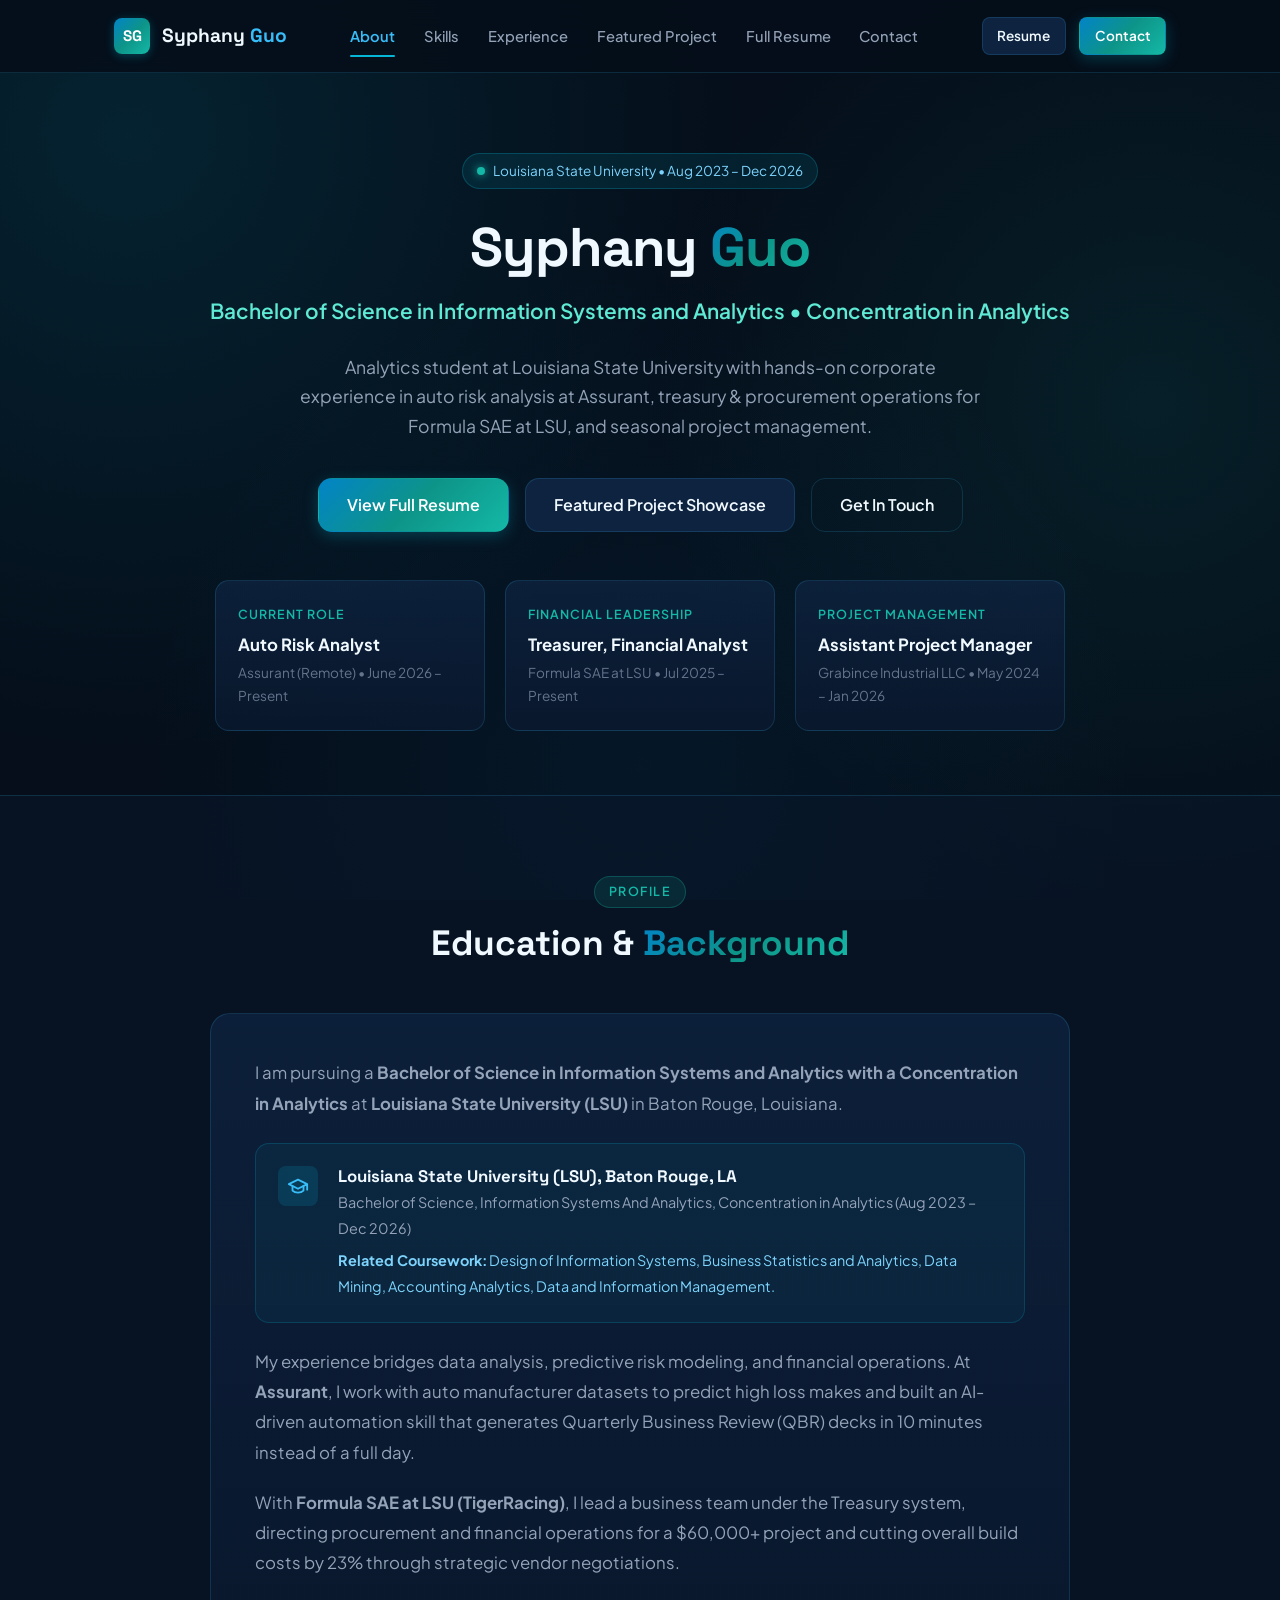
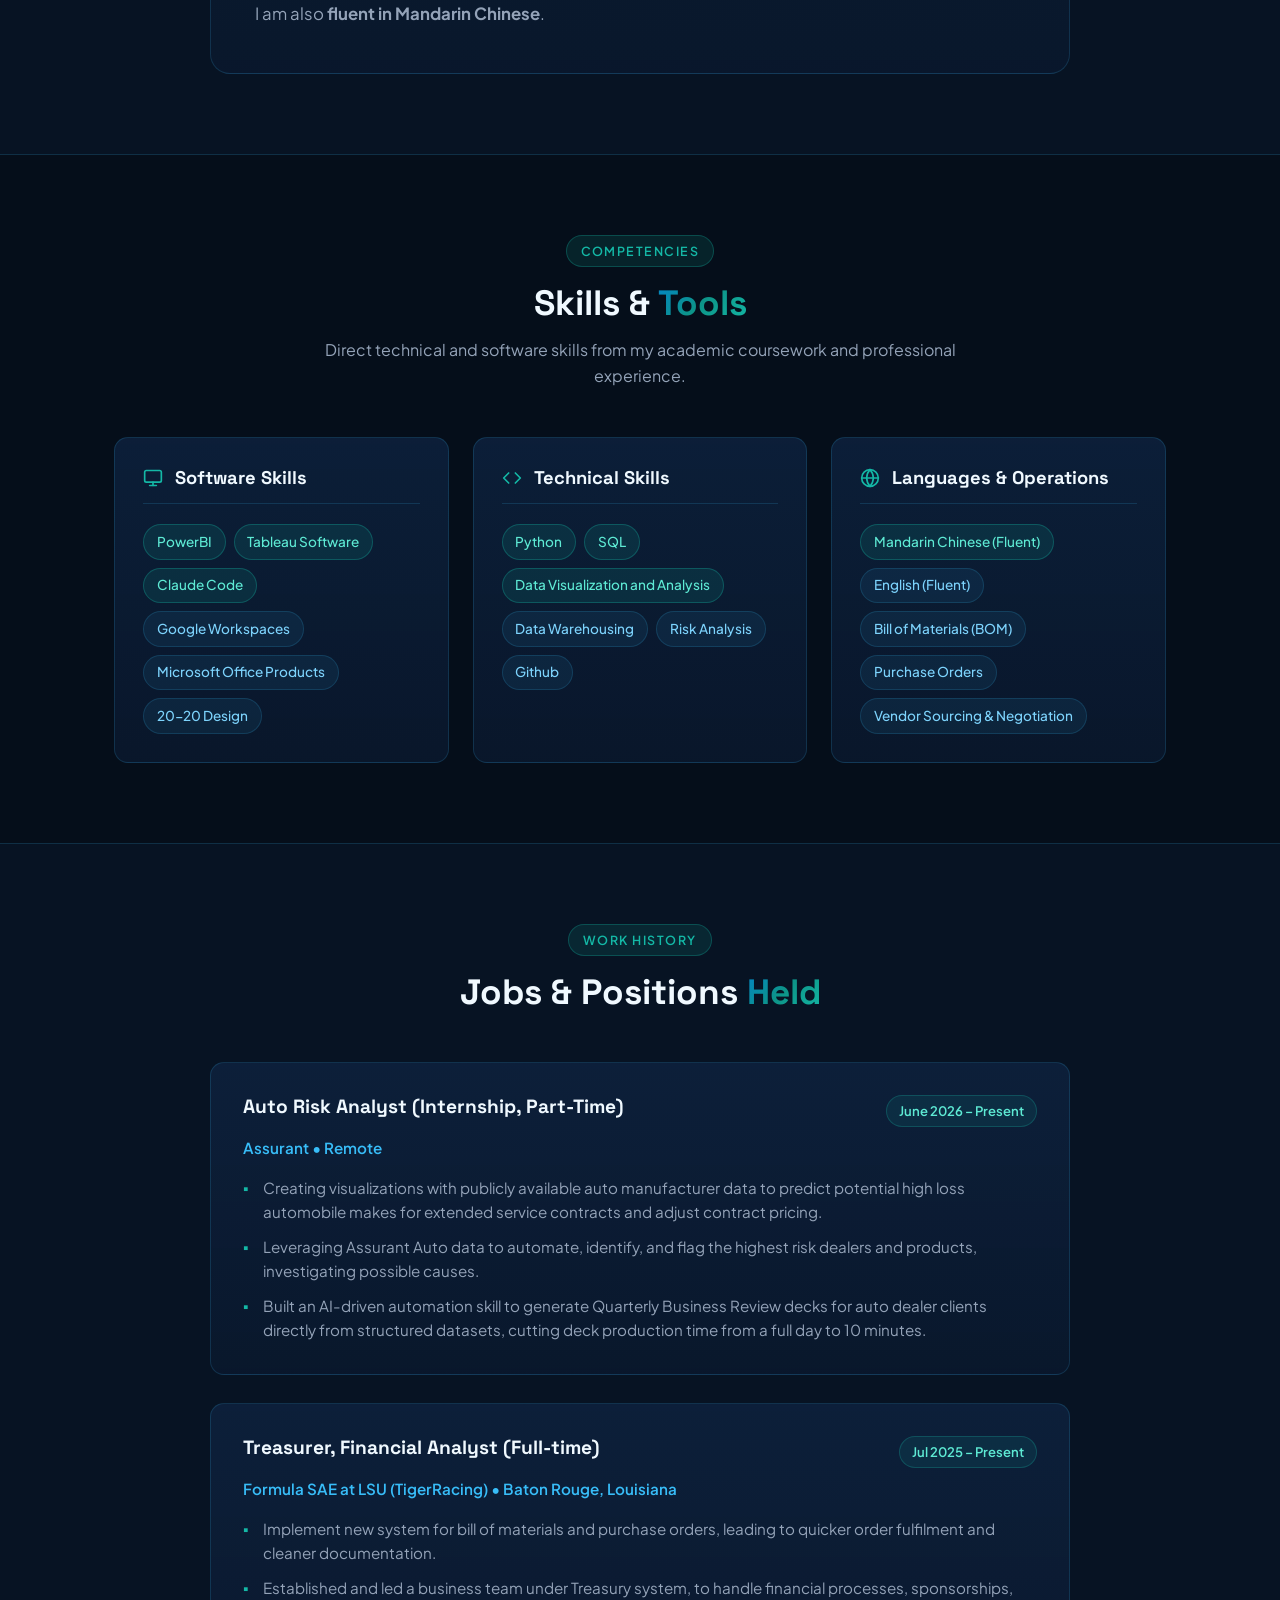
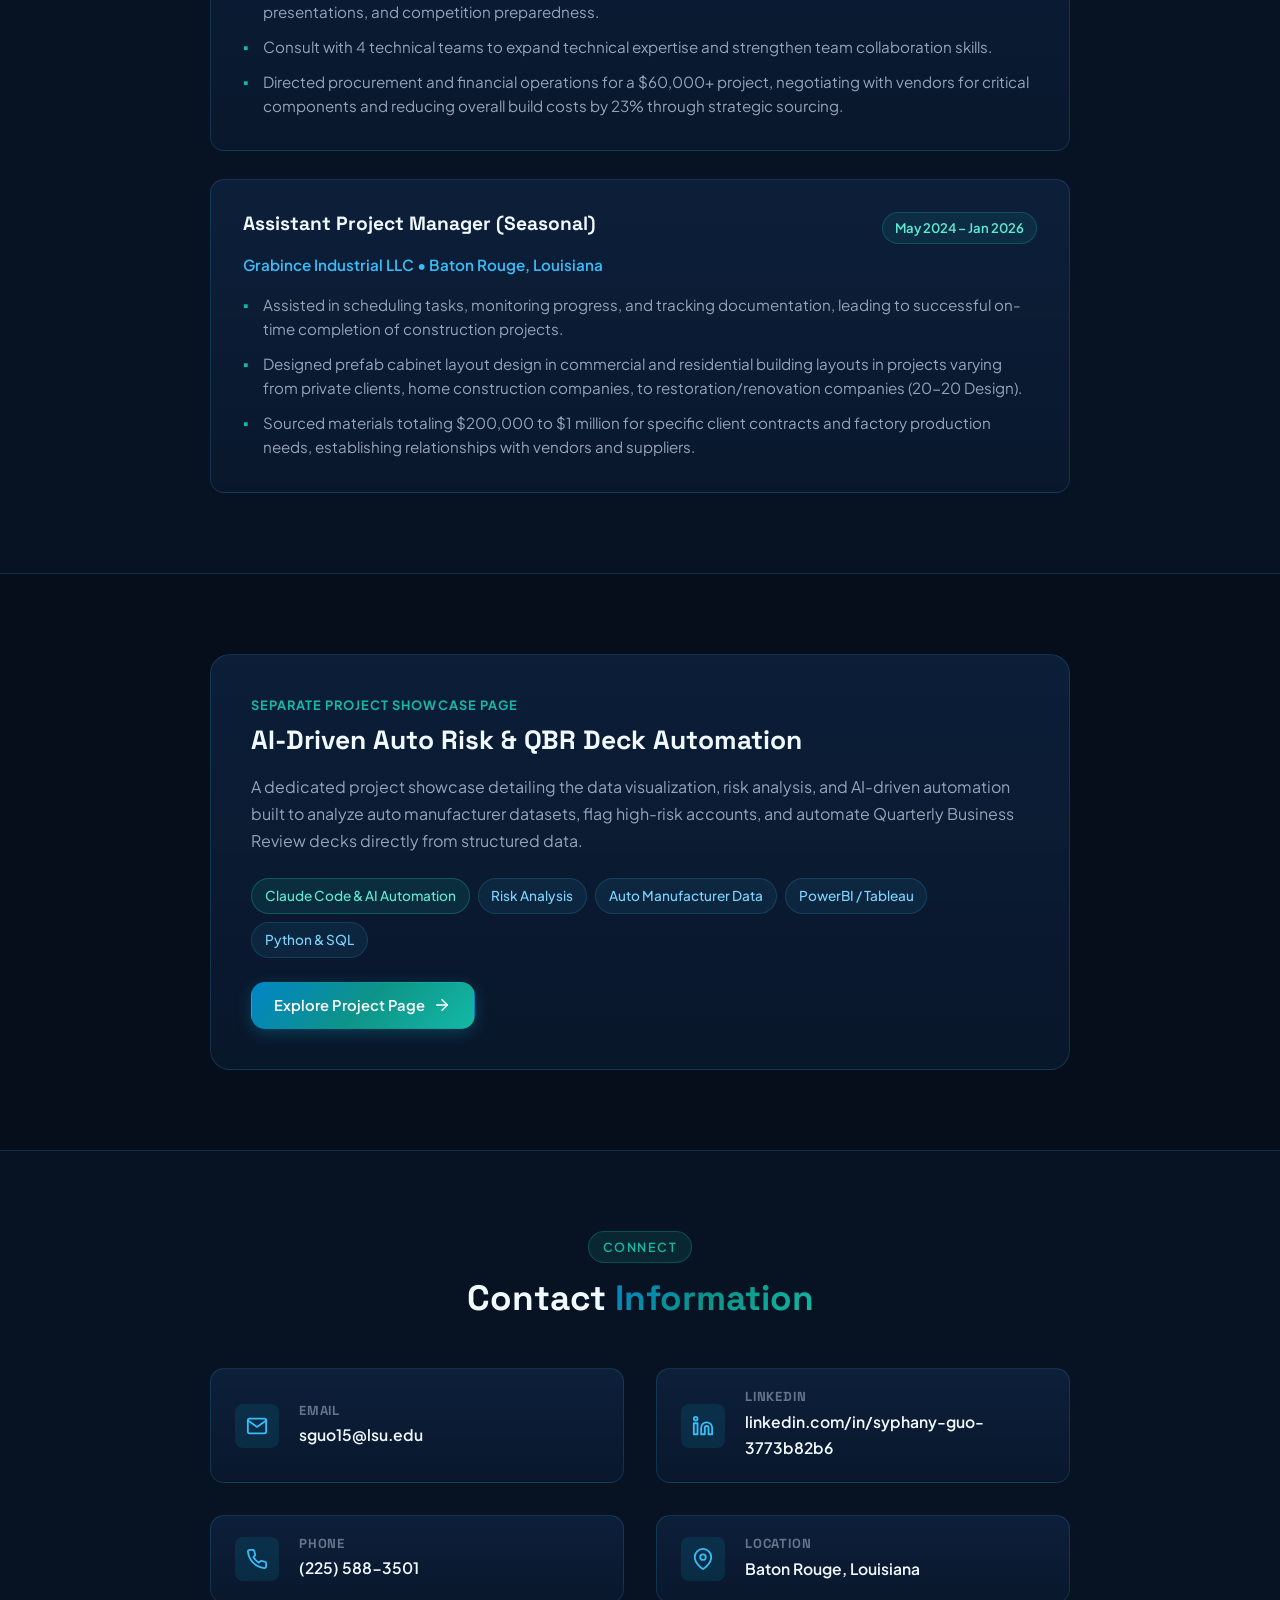
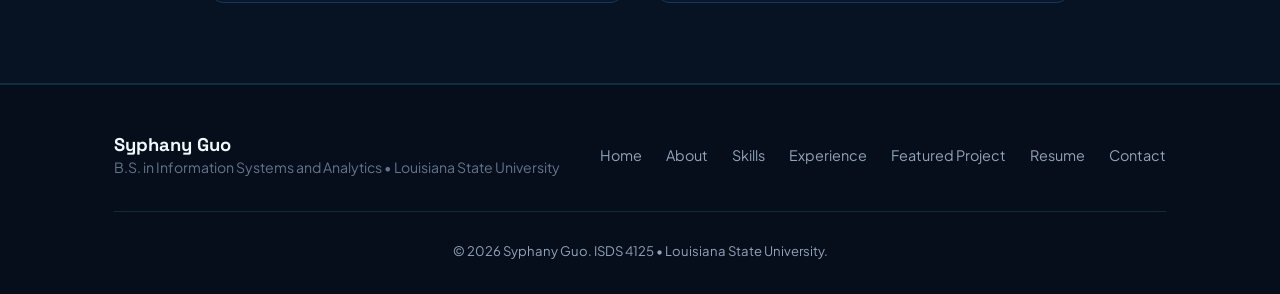
==== commit 81832f26: "Update name: change all instances of 'Sy Phany Guo' to 'Syphany Guo'" ====
--- a/index.html
+++ b/index.html
@@ -3,10 +3,10 @@
 <head>
   <meta charset="UTF-8">
   <meta name="viewport" content="width=device-width, initial-scale=1.0">
-  <meta name="description" content="Personal Portfolio of Sy Phany Guo - Bachelor of Science in Information Systems and Analytics (Concentration in Analytics) at Louisiana State University. Experience at Assurant, Formula SAE TigerRacing, and Grabince Industrial LLC.">
-  <meta name="keywords" content="Sy Phany Guo, Syphany Guo, Information Systems and Analytics, LSU, Assurant, Formula SAE TigerRacing, Risk Analysis, PowerBI, Tableau, Python, SQL">
-  <meta name="author" content="Sy Phany Guo">
-  <title>Sy Phany Guo | Information Systems & Analytics Portfolio</title>
+  <meta name="description" content="Personal Portfolio of Syphany Guo - Bachelor of Science in Information Systems and Analytics (Concentration in Analytics) at Louisiana State University. Experience at Assurant, Formula SAE TigerRacing, and Grabince Industrial LLC.">
+  <meta name="keywords" content="Syphany Guo, Information Systems and Analytics, LSU, Assurant, Formula SAE TigerRacing, Risk Analysis, PowerBI, Tableau, Python, SQL">
+  <meta name="author" content="Syphany Guo">
+  <title>Syphany Guo | Information Systems & Analytics Portfolio</title>
   <link rel="stylesheet" href="styles.css">
   <link rel="icon" href="data:image/svg+xml,<svg xmlns=%22http://www.w3.org/2000/svg%22 viewBox=%220 0 100 100%22><text y=%22.9em%22 font-size=%2290%22>🌊</text></svg>">
 </head>
@@ -17,7 +17,7 @@
     <div class="container nav-container">
       <a href="index.html" class="brand-logo" id="brand-logo-link">
         <span class="brand-badge">SG</span>
-        <span class="brand-text">Sy Phany <span>Guo</span></span>
+        <span class="brand-text">Syphany <span>Guo</span></span>
       </a>
 
       <!-- Navigation Links -->
@@ -54,7 +54,7 @@
         </div>
         
         <h1 class="hero-clean-title">
-          Sy Phany <span class="text-ocean">Guo</span>
+          Syphany <span class="text-ocean">Guo</span>
         </h1>
         
         <p class="hero-clean-subtitle">
@@ -365,7 +365,7 @@
     <div class="container">
       <div class="footer-inner">
         <div class="footer-brand">
-          <h3>Sy Phany Guo</h3>
+          <h3>Syphany Guo</h3>
           <p>B.S. in Information Systems and Analytics • Louisiana State University</p>
         </div>
 
@@ -381,7 +381,7 @@
       </div>
 
       <div class="footer-bottom">
-        <p>&copy; 2026 Sy Phany Guo. ISDS 4125 • Louisiana State University.</p>
+        <p>&copy; 2026 Syphany Guo. ISDS 4125 • Louisiana State University.</p>
       </div>
     </div>
   </footer>
--- a/styles.css
+++ b/styles.css
@@ -1,5 +1,5 @@
 /* ==========================================================================
-   SY PHANY GUO PORTFOLIO - OCEAN THEME STYLESHEET
+   SYPHANY GUO PORTFOLIO - OCEAN THEME STYLESHEET
    Clean, modern, oceanic palette (deep marine, teal, seafoam, aqua)
    ========================================================================== */
 
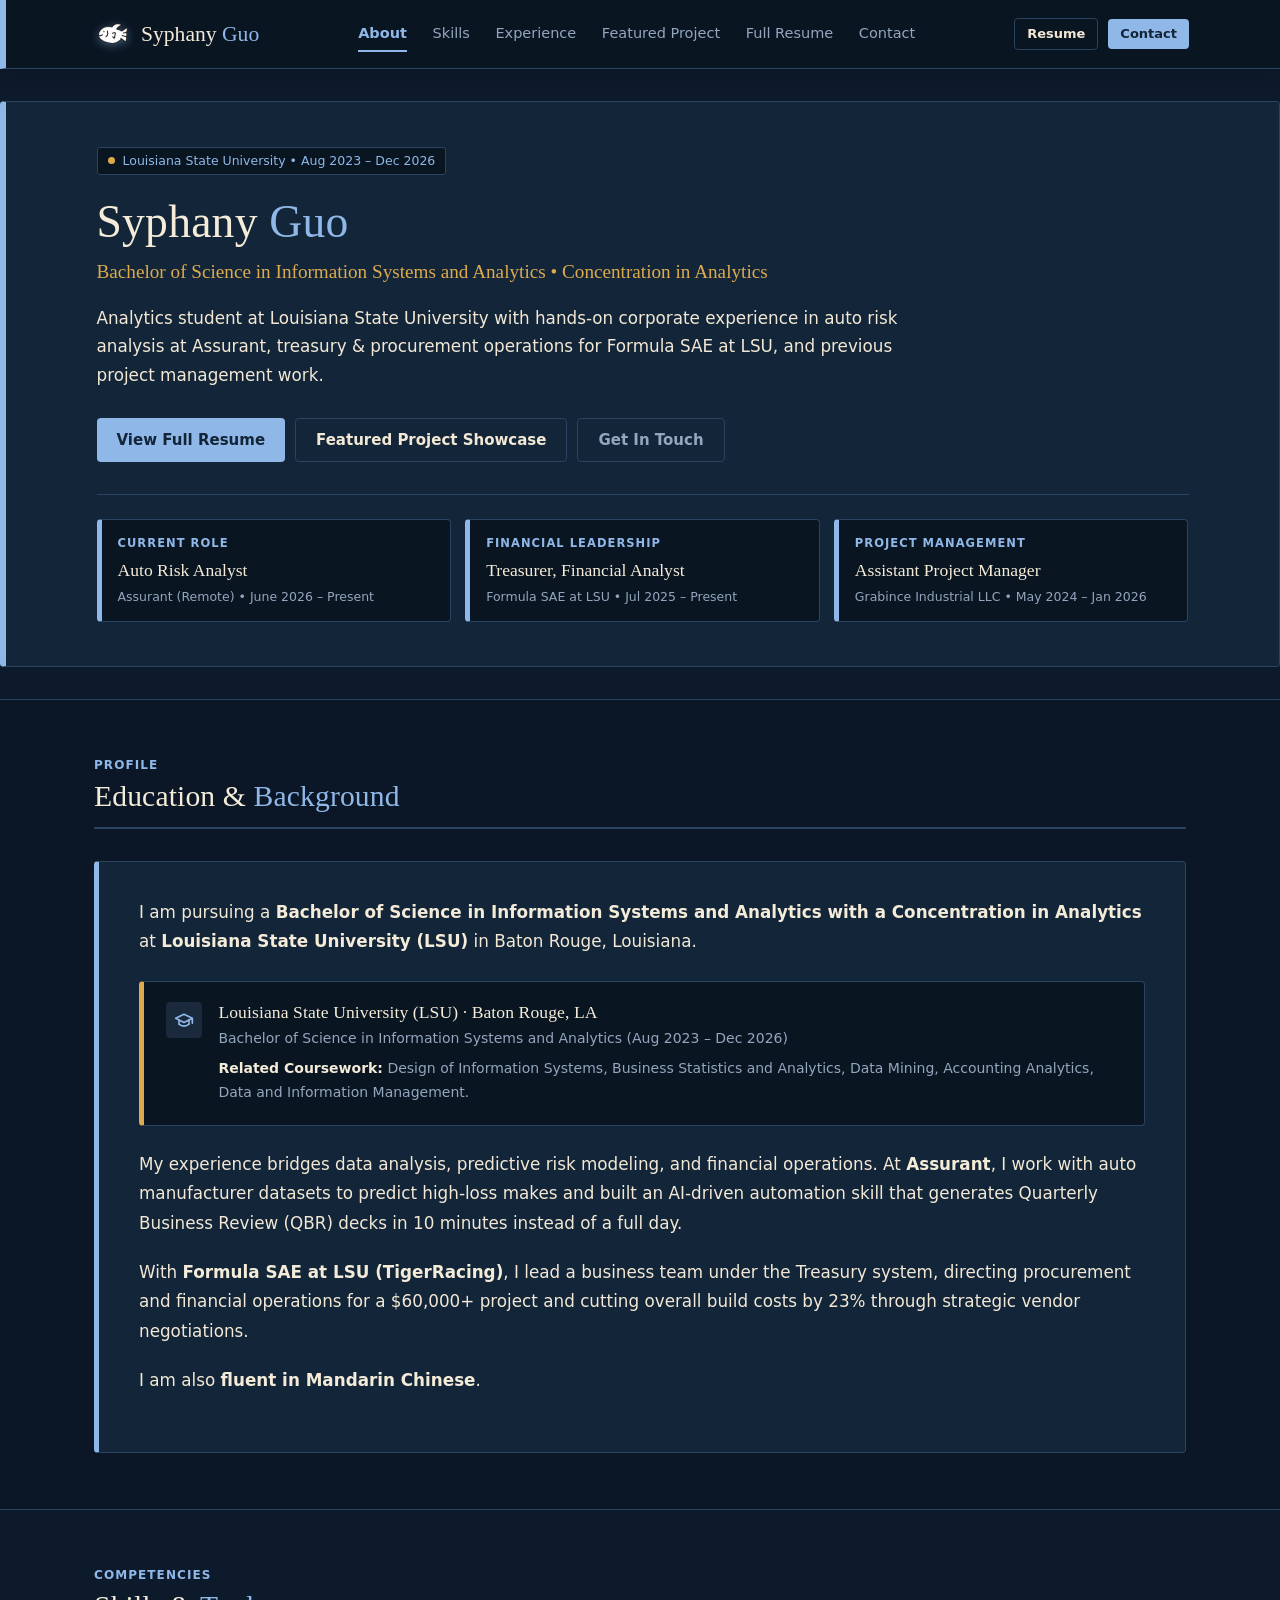
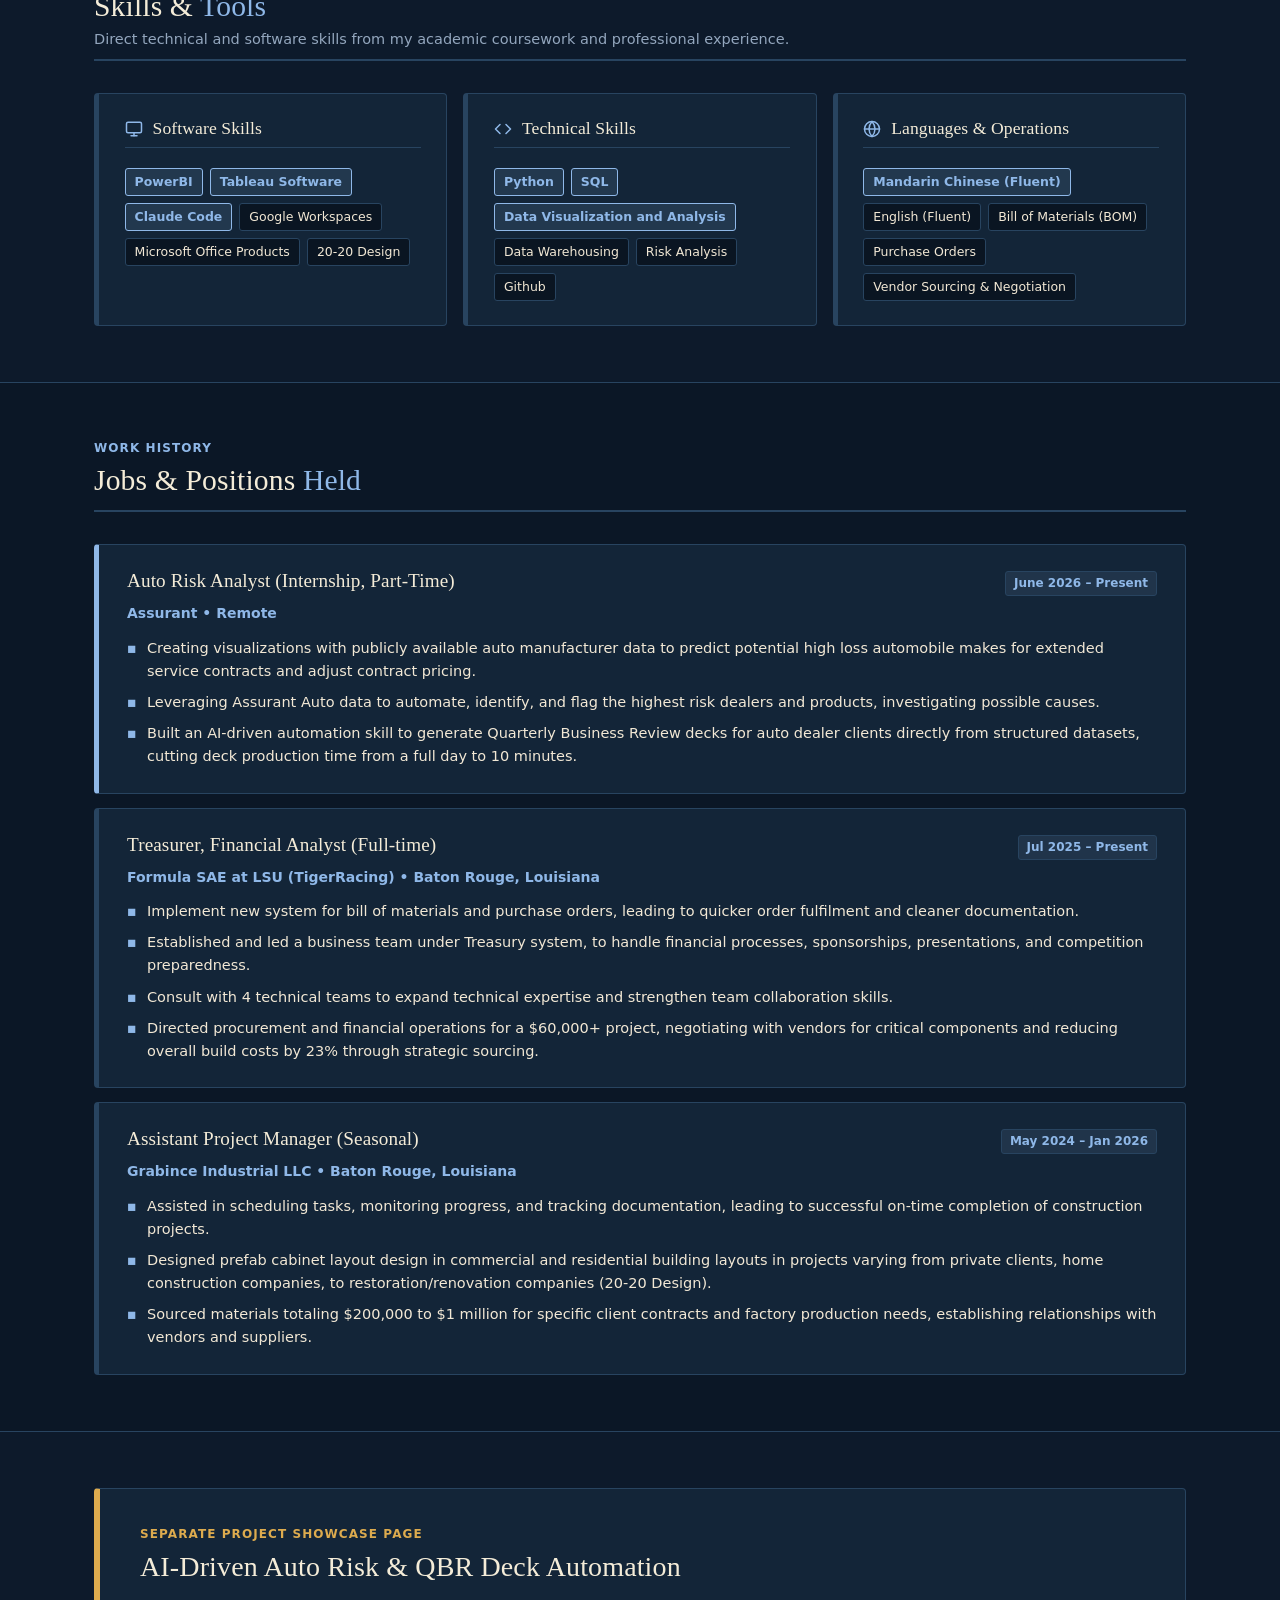
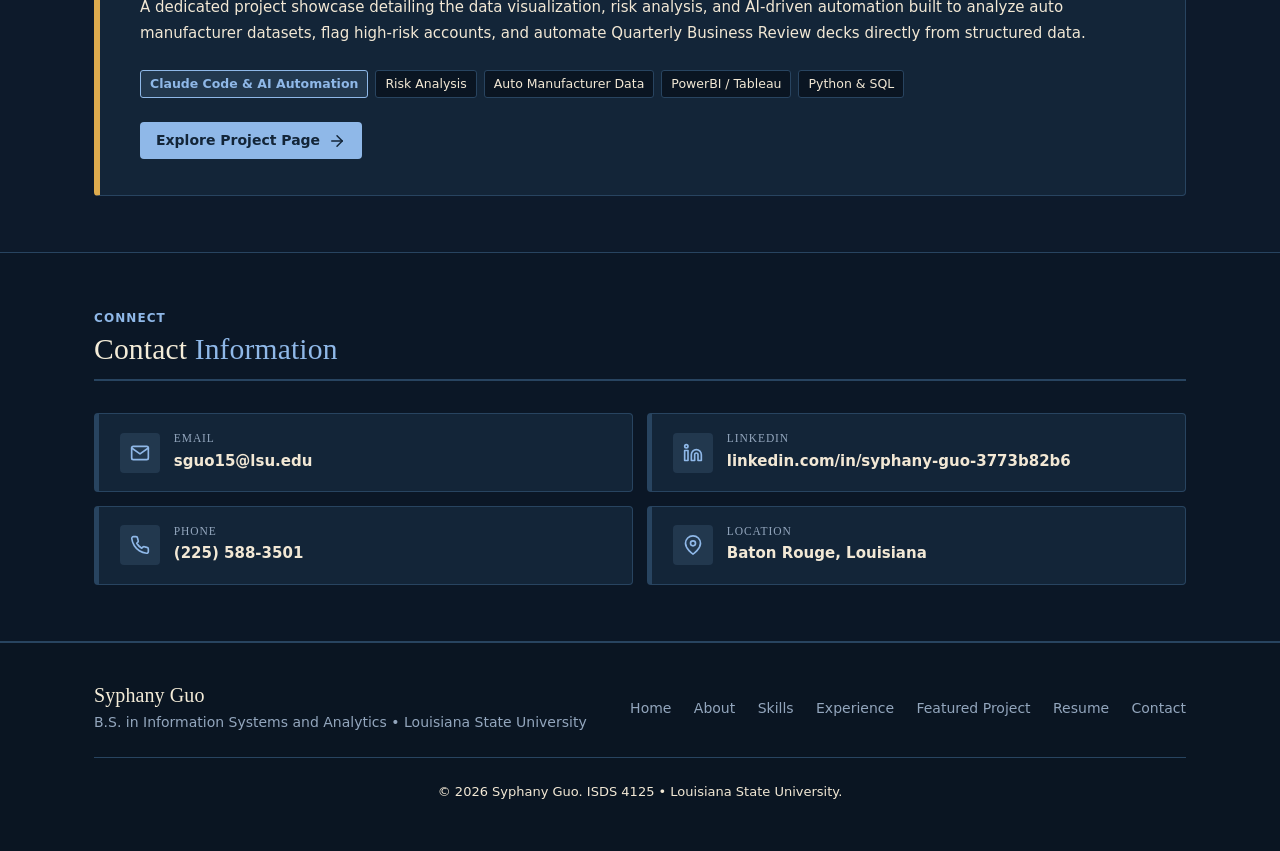
==== commit 3c9ecae6: "theme and content updates" ====
--- a/index.html
+++ b/index.html
@@ -1,22 +1,27 @@
 <!DOCTYPE html>
 <html lang="en">
+
 <head>
   <meta charset="UTF-8">
   <meta name="viewport" content="width=device-width, initial-scale=1.0">
-  <meta name="description" content="Personal Portfolio of Syphany Guo - Bachelor of Science in Information Systems and Analytics (Concentration in Analytics) at Louisiana State University. Experience at Assurant, Formula SAE TigerRacing, and Grabince Industrial LLC.">
-  <meta name="keywords" content="Syphany Guo, Information Systems and Analytics, LSU, Assurant, Formula SAE TigerRacing, Risk Analysis, PowerBI, Tableau, Python, SQL">
+  <meta name="description"
+    content="Personal Portfolio of Syphany Guo - Bachelor of Science in Information Systems and Analytics (Concentration in Analytics) at Louisiana State University. Experience at Assurant, Formula SAE TigerRacing, and Grabince Industrial LLC.">
+  <meta name="keywords"
+    content="Syphany Guo, Information Systems and Analytics, LSU, Assurant, Formula SAE TigerRacing, Risk Analysis, PowerBI, Tableau, Python, SQL">
   <meta name="author" content="Syphany Guo">
   <title>Syphany Guo | Information Systems & Analytics Portfolio</title>
   <link rel="stylesheet" href="styles.css">
-  <link rel="icon" href="data:image/svg+xml,<svg xmlns=%22http://www.w3.org/2000/svg%22 viewBox=%220 0 100 100%22><text y=%22.9em%22 font-size=%2290%22>🌊</text></svg>">
+  <link rel="icon" type="image/png" href="images/brand-icon.png">
+  <link rel="apple-touch-icon" href="images/brand-icon.png">
 </head>
+
 <body>
 
   <!-- Site Header & Navigation -->
   <header class="site-header" id="site-header">
     <div class="container nav-container">
       <a href="index.html" class="brand-logo" id="brand-logo-link">
-        <span class="brand-badge">SG</span>
+        <img src="images/brand-icon.png" alt="Syphany Guo Logo" class="brand-icon">
         <span class="brand-text">Syphany <span>Guo</span></span>
       </a>
 
@@ -28,13 +33,16 @@
         <a href="project.html" class="nav-link" id="nav-project">Featured Project</a>
         <a href="resume.html" class="nav-link" id="nav-resume">Full Resume</a>
         <a href="#contact" class="nav-link" id="nav-contact">Contact</a>
+        <span class="nav-indicator" id="nav-indicator" aria-hidden="true"></span>
       </nav>
 
       <div class="nav-cta-group">
         <a href="resume.html" class="btn btn-secondary btn-sm" id="header-resume-btn">Resume</a>
         <a href="#contact" class="btn btn-primary btn-sm" id="header-contact-btn">Contact</a>
-        <button class="mobile-menu-toggle" id="mobile-toggle-btn" aria-label="Toggle navigation menu" aria-expanded="false">
-          <svg viewBox="0 0 24 24" fill="none" stroke="currentColor" stroke-width="2" stroke-linecap="round" stroke-linejoin="round">
+        <button class="mobile-menu-toggle" id="mobile-toggle-btn" aria-label="Toggle navigation menu"
+          aria-expanded="false">
+          <svg viewBox="0 0 24 24" fill="none" stroke="currentColor" stroke-width="2" stroke-linecap="round"
+            stroke-linejoin="round">
             <line x1="3" y1="12" x2="21" y2="12"></line>
             <line x1="3" y1="6" x2="21" y2="6"></line>
             <line x1="3" y1="18" x2="21" y2="18"></line>
@@ -52,17 +60,18 @@
           <span class="ocean-dot"></span>
           <span>Louisiana State University • Aug 2023 – Dec 2026</span>
         </div>
-        
+
         <h1 class="hero-clean-title">
           Syphany <span class="text-ocean">Guo</span>
         </h1>
-        
+
         <p class="hero-clean-subtitle">
           Bachelor of Science in Information Systems and Analytics • Concentration in Analytics
         </p>
-        
+
         <p class="hero-clean-bio">
-          Analytics student at Louisiana State University with hands-on corporate experience in auto risk analysis at Assurant, treasury & procurement operations for Formula SAE at LSU, and seasonal project management.
+          Analytics student at Louisiana State University with hands-on corporate experience in auto risk analysis at
+          Assurant, treasury & procurement operations for Formula SAE at LSU, and previous project management work.
         </p>
 
         <div class="hero-clean-actions">
@@ -119,16 +128,16 @@
               </svg>
             </div>
             <div class="edu-text">
-              <h4>Louisiana State University (LSU), Baton Rouge, LA</h4>
-              <p>Bachelor of Science, Information Systems And Analytics, Concentration in Analytics (Aug 2023 – Dec 2026)</p>
-              <p style="margin-top: 0.35rem; font-size: 0.88rem; color: var(--text-aqua);">
+              <h4>Louisiana State University (LSU) · Baton Rouge, LA</h4>
+              <p>Bachelor of Science in Information Systems and Analytics (Aug 2023 – Dec 2026)</p>
+              <p style="margin-top: 0.35rem; font-size: 0.88rem; color: var(--blue);">
                 <strong>Related Coursework:</strong> Design of Information Systems, Business Statistics and Analytics, Data Mining, Accounting Analytics, Data and Information Management.
               </p>
             </div>
           </div>
 
           <p>
-            My experience bridges data analysis, predictive risk modeling, and financial operations. At <strong>Assurant</strong>, I work with auto manufacturer datasets to predict high loss makes and built an AI-driven automation skill that generates Quarterly Business Review (QBR) decks in 10 minutes instead of a full day.
+            My experience bridges data analysis, predictive risk modeling, and financial operations. At <strong>Assurant</strong>, I work with auto manufacturer datasets to predict high-loss makes and built an AI-driven automation skill that generates Quarterly Business Review (QBR) decks in 10 minutes instead of a full day.
           </p>
           <p>
             With <strong>Formula SAE at LSU (TigerRacing)</strong>, I lead a business team under the Treasury system, directing procurement and financial operations for a $60,000+ project and cutting overall build costs by 23% through strategic vendor negotiations.
@@ -146,14 +155,16 @@
         <div class="section-header">
           <div class="section-pretitle">Competencies</div>
           <h2 class="section-title">Skills & <span class="text-ocean">Tools</span></h2>
-          <p class="section-desc">Direct technical and software skills from my academic coursework and professional experience.</p>
+          <p class="section-desc">Direct technical and software skills from my academic coursework and professional
+            experience.</p>
         </div>
 
         <div class="skills-container">
           <!-- Software Skills -->
           <div class="ocean-card">
             <div class="card-title-group">
-              <svg viewBox="0 0 24 24" fill="none" stroke="currentColor" stroke-width="2" stroke-linecap="round" stroke-linejoin="round">
+              <svg viewBox="0 0 24 24" fill="none" stroke="currentColor" stroke-width="2" stroke-linecap="round"
+                stroke-linejoin="round">
                 <rect x="2" y="3" width="20" height="14" rx="2" ry="2"></rect>
                 <line x1="8" y1="21" x2="16" y2="21"></line>
                 <line x1="12" y1="17" x2="12" y2="21"></line>
@@ -173,7 +184,8 @@
           <!-- Technical Skills -->
           <div class="ocean-card">
             <div class="card-title-group">
-              <svg viewBox="0 0 24 24" fill="none" stroke="currentColor" stroke-width="2" stroke-linecap="round" stroke-linejoin="round">
+              <svg viewBox="0 0 24 24" fill="none" stroke="currentColor" stroke-width="2" stroke-linecap="round"
+                stroke-linejoin="round">
                 <polyline points="16 18 22 12 16 6"></polyline>
                 <polyline points="8 6 2 12 8 18"></polyline>
               </svg>
@@ -192,10 +204,12 @@
           <!-- Languages & Operational -->
           <div class="ocean-card">
             <div class="card-title-group">
-              <svg viewBox="0 0 24 24" fill="none" stroke="currentColor" stroke-width="2" stroke-linecap="round" stroke-linejoin="round">
+              <svg viewBox="0 0 24 24" fill="none" stroke="currentColor" stroke-width="2" stroke-linecap="round"
+                stroke-linejoin="round">
                 <circle cx="12" cy="12" r="10"></circle>
                 <line x1="2" y1="12" x2="22" y2="12"></line>
-                <path d="M12 2a15.3 15.3 0 0 1 4 10 15.3 15.3 0 0 1-4 10 15.3 15.3 0 0 1-4-10 15.3 15.3 0 0 1 4-10z"></path>
+                <path d="M12 2a15.3 15.3 0 0 1 4 10 15.3 15.3 0 0 1-4 10 15.3 15.3 0 0 1-4-10 15.3 15.3 0 0 1 4-10z">
+                </path>
               </svg>
               <h3>Languages & Operations</h3>
             </div>
@@ -228,9 +242,13 @@
             </div>
             <div class="exp-company">Assurant • Remote</div>
             <ul class="exp-bullets">
-              <li>Creating visualizations with publicly available auto manufacturer data to predict potential high loss automobile makes for extended service contracts and adjust contract pricing.</li>
-              <li>Leveraging Assurant Auto data to automate, identify, and flag the highest risk dealers and products, investigating possible causes.</li>
-              <li>Built an AI-driven automation skill to generate Quarterly Business Review decks for auto dealer clients directly from structured datasets, cutting deck production time from a full day to 10 minutes.</li>
+              <li>Creating visualizations with publicly available auto manufacturer data to predict potential high loss
+                automobile makes for extended service contracts and adjust contract pricing.</li>
+              <li>Leveraging Assurant Auto data to automate, identify, and flag the highest risk dealers and products,
+                investigating possible causes.</li>
+              <li>Built an AI-driven automation skill to generate Quarterly Business Review decks for auto dealer
+                clients directly from structured datasets, cutting deck production time from a full day to 10 minutes.
+              </li>
             </ul>
           </div>
 
@@ -242,10 +260,14 @@
             </div>
             <div class="exp-company">Formula SAE at LSU (TigerRacing) • Baton Rouge, Louisiana</div>
             <ul class="exp-bullets">
-              <li>Implement new system for bill of materials and purchase orders, leading to quicker order fulfilment and cleaner documentation.</li>
-              <li>Established and led a business team under Treasury system, to handle financial processes, sponsorships, presentations, and competition preparedness.</li>
-              <li>Consult with 4 technical teams to expand technical expertise and strengthen team collaboration skills.</li>
-              <li>Directed procurement and financial operations for a $60,000+ project, negotiating with vendors for critical components and reducing overall build costs by 23% through strategic sourcing.</li>
+              <li>Implement new system for bill of materials and purchase orders, leading to quicker order fulfilment
+                and cleaner documentation.</li>
+              <li>Established and led a business team under Treasury system, to handle financial processes,
+                sponsorships, presentations, and competition preparedness.</li>
+              <li>Consult with 4 technical teams to expand technical expertise and strengthen team collaboration skills.
+              </li>
+              <li>Directed procurement and financial operations for a $60,000+ project, negotiating with vendors for
+                critical components and reducing overall build costs by 23% through strategic sourcing.</li>
             </ul>
           </div>
 
@@ -257,9 +279,13 @@
             </div>
             <div class="exp-company">Grabince Industrial LLC • Baton Rouge, Louisiana</div>
             <ul class="exp-bullets">
-              <li>Assisted in scheduling tasks, monitoring progress, and tracking documentation, leading to successful on-time completion of construction projects.</li>
-              <li>Designed prefab cabinet layout design in commercial and residential building layouts in projects varying from private clients, home construction companies, to restoration/renovation companies (20-20 Design).</li>
-              <li>Sourced materials totaling $200,000 to $1 million for specific client contracts and factory production needs, establishing relationships with vendors and suppliers.</li>
+              <li>Assisted in scheduling tasks, monitoring progress, and tracking documentation, leading to successful
+                on-time completion of construction projects.</li>
+              <li>Designed prefab cabinet layout design in commercial and residential building layouts in projects
+                varying from private clients, home construction companies, to restoration/renovation companies (20-20
+                Design).</li>
+              <li>Sourced materials totaling $200,000 to $1 million for specific client contracts and factory production
+                needs, establishing relationships with vendors and suppliers.</li>
             </ul>
           </div>
         </div>
@@ -273,7 +299,9 @@
           <div class="project-teaser-badge">Separate Project Showcase Page</div>
           <h2 class="project-teaser-title">AI-Driven Auto Risk & QBR Deck Automation</h2>
           <p class="project-teaser-desc">
-            A dedicated project showcase detailing the data visualization, risk analysis, and AI-driven automation built to analyze auto manufacturer datasets, flag high-risk accounts, and automate Quarterly Business Review decks directly from structured data.
+            A dedicated project showcase detailing the data visualization, risk analysis, and AI-driven automation built
+            to analyze auto manufacturer datasets, flag high-risk accounts, and automate Quarterly Business Review decks
+            directly from structured data.
           </p>
           <div class="pill-group" style="margin-bottom: 1.5rem;">
             <span class="pill pill-highlight">Claude Code & AI Automation</span>
@@ -285,7 +313,8 @@
           <div>
             <a href="project.html" class="btn btn-primary" id="view-project-page-btn">
               Explore Project Page
-              <svg width="18" height="18" viewBox="0 0 24 24" fill="none" stroke="currentColor" stroke-width="2" stroke-linecap="round" stroke-linejoin="round">
+              <svg width="18" height="18" viewBox="0 0 24 24" fill="none" stroke="currentColor" stroke-width="2"
+                stroke-linecap="round" stroke-linejoin="round">
                 <line x1="5" y1="12" x2="19" y2="12"></line>
                 <polyline points="12 5 19 12 12 19"></polyline>
               </svg>
@@ -306,7 +335,8 @@
         <div class="contact-ocean-grid">
           <div class="contact-method-card">
             <div class="contact-method-icon">
-              <svg viewBox="0 0 24 24" fill="none" stroke="currentColor" stroke-width="2" stroke-linecap="round" stroke-linejoin="round">
+              <svg viewBox="0 0 24 24" fill="none" stroke="currentColor" stroke-width="2" stroke-linecap="round"
+                stroke-linejoin="round">
                 <path d="M4 4h16c1.1 0 2 .9 2 2v12c0 1.1-.9 2-2 2H4c-1.1 0-2-.9-2-2V6c0-1.1.9-2 2-2z"></path>
                 <polyline points="22,6 12,13 2,6"></polyline>
               </svg>
@@ -319,7 +349,8 @@
 
           <div class="contact-method-card">
             <div class="contact-method-icon">
-              <svg viewBox="0 0 24 24" fill="none" stroke="currentColor" stroke-width="2" stroke-linecap="round" stroke-linejoin="round">
+              <svg viewBox="0 0 24 24" fill="none" stroke="currentColor" stroke-width="2" stroke-linecap="round"
+                stroke-linejoin="round">
                 <path d="M16 8a6 6 0 0 1 6 6v7h-4v-7a2 2 0 0 0-2-2 2 2 0 0 0-2 2v7h-4v-7a6 6 0 0 1 6-6z"></path>
                 <rect x="2" y="9" width="4" height="12"></rect>
                 <circle cx="4" cy="4" r="2"></circle>
@@ -327,14 +358,18 @@
             </div>
             <div class="contact-method-info">
               <h4>LinkedIn</h4>
-              <a href="https://linkedin.com/in/syphany-guo-3773b82b6" target="_blank" rel="noopener noreferrer">linkedin.com/in/syphany-guo-3773b82b6</a>
+              <a href="https://linkedin.com/in/syphany-guo-3773b82b6" target="_blank"
+                rel="noopener noreferrer">linkedin.com/in/syphany-guo-3773b82b6</a>
             </div>
           </div>
 
           <div class="contact-method-card">
             <div class="contact-method-icon">
-              <svg viewBox="0 0 24 24" fill="none" stroke="currentColor" stroke-width="2" stroke-linecap="round" stroke-linejoin="round">
-                <path d="M22 16.92v3a2 2 0 0 1-2.18 2 19.79 19.79 0 0 1-8.63-3.07 19.5 19.5 0 0 1-6-6 19.79 19.79 0 0 1-3.07-8.67A2 2 0 0 1 4.11 2h3a2 2 0 0 1 2 1.72 12.84 12.84 0 0 0 .7 2.81 2 2 0 0 1-.45 2.11L8.09 9.91a16 16 0 0 0 6 6l1.27-1.27a2 2 0 0 1 2.11-.45 12.84 12.84 0 0 0 2.81.7A2 2 0 0 1 22 16.92z"></path>
+              <svg viewBox="0 0 24 24" fill="none" stroke="currentColor" stroke-width="2" stroke-linecap="round"
+                stroke-linejoin="round">
+                <path
+                  d="M22 16.92v3a2 2 0 0 1-2.18 2 19.79 19.79 0 0 1-8.63-3.07 19.5 19.5 0 0 1-6-6 19.79 19.79 0 0 1-3.07-8.67A2 2 0 0 1 4.11 2h3a2 2 0 0 1 2 1.72 12.84 12.84 0 0 0 .7 2.81 2 2 0 0 1-.45 2.11L8.09 9.91a16 16 0 0 0 6 6l1.27-1.27a2 2 0 0 1 2.11-.45 12.84 12.84 0 0 0 2.81.7A2 2 0 0 1 22 16.92z">
+                </path>
               </svg>
             </div>
             <div class="contact-method-info">
@@ -345,7 +380,8 @@
 
           <div class="contact-method-card">
             <div class="contact-method-icon">
-              <svg viewBox="0 0 24 24" fill="none" stroke="currentColor" stroke-width="2" stroke-linecap="round" stroke-linejoin="round">
+              <svg viewBox="0 0 24 24" fill="none" stroke="currentColor" stroke-width="2" stroke-linecap="round"
+                stroke-linejoin="round">
                 <path d="M21 10c0 7-9 13-9 13s-9-6-9-13a9 9 0 0 1 18 0z"></path>
                 <circle cx="12" cy="10" r="3"></circle>
               </svg>
@@ -389,7 +425,10 @@
   <script>
     const toggleBtn = document.getElementById('mobile-toggle-btn');
     const navLinks = document.getElementById('primary-navigation');
-
+    const indicator = document.getElementById('nav-indicator');
+    const allLinks = Array.from(navLinks.querySelectorAll('.nav-link'));
+
+    // Mobile menu toggle
     if (toggleBtn && navLinks) {
       toggleBtn.addEventListener('click', () => {
         const isExpanded = toggleBtn.getAttribute('aria-expanded') === 'true';
@@ -398,12 +437,123 @@
       });
     }
 
-    document.querySelectorAll('.nav-link').forEach(link => {
-      link.addEventListener('click', () => {
+    // Scrollspy sections mapping
+    const sections = [
+      { id: 'hero', link: document.getElementById('nav-about') },
+      { id: 'about', link: document.getElementById('nav-about') },
+      { id: 'skills', link: document.getElementById('nav-skills') },
+      { id: 'experience', link: document.getElementById('nav-experience') },
+      { id: 'featured-project', link: document.getElementById('nav-project') },
+      { id: 'contact', link: document.getElementById('nav-contact') }
+    ];
+
+    let currentActiveLink = document.querySelector('.nav-link.active') || document.getElementById('nav-about');
+
+    function positionIndicator(target) {
+      if (!target || !indicator || window.innerWidth <= 768) {
+        if (indicator) indicator.classList.remove('visible');
+        return;
+      }
+      const navRect = navLinks.getBoundingClientRect();
+      const linkRect = target.getBoundingClientRect();
+      const offset = linkRect.left - navRect.left;
+      const width = linkRect.width;
+
+      indicator.style.transform = `translateX(${offset}px)`;
+      indicator.style.width = `${width}px`;
+      indicator.classList.add('visible');
+    }
+
+    function setActive(link) {
+      if (!link) return;
+      if (currentActiveLink !== link) {
+        allLinks.forEach(l => l.classList.remove('active'));
+        link.classList.add('active');
+        currentActiveLink = link;
+      }
+      positionIndicator(link);
+    }
+
+    // Determine which section is currently on screen
+    function updateScrollspy() {
+      const scrollPos = window.scrollY + 140; // offset for sticky header
+      const scrollHeight = document.documentElement.scrollHeight;
+      const windowHeight = window.innerHeight;
+      const nearBottom = (windowHeight + window.scrollY) >= (scrollHeight - 60);
+
+      if (nearBottom) {
+        setActive(document.getElementById('nav-contact'));
+        return;
+      }
+
+      let activeSection = sections[0];
+      for (let i = 0; i < sections.length; i++) {
+        const el = document.getElementById(sections[i].id);
+        if (el) {
+          const top = el.offsetTop;
+          if (scrollPos >= top) {
+            activeSection = sections[i];
+          }
+        }
+      }
+
+      if (activeSection && activeSection.link) {
+        setActive(activeSection.link);
+      }
+    }
+
+    // Scroll & Resize listeners
+    let scrollTimeout;
+    window.addEventListener('scroll', () => {
+      if (!scrollTimeout) {
+        scrollTimeout = requestAnimationFrame(() => {
+          updateScrollspy();
+          scrollTimeout = null;
+        });
+      }
+    }, { passive: true });
+
+    window.addEventListener('resize', () => {
+      positionIndicator(currentActiveLink);
+    });
+
+    // Hover sliding preview
+    allLinks.forEach(link => {
+      link.addEventListener('mouseenter', () => {
+        positionIndicator(link);
+      });
+      link.addEventListener('click', (e) => {
+        const href = link.getAttribute('href');
+        if (href && href.startsWith('#')) {
+          setActive(link);
+        }
         if (navLinks) navLinks.classList.remove('active');
         if (toggleBtn) toggleBtn.setAttribute('aria-expanded', 'false');
       });
     });
+
+    navLinks.addEventListener('mouseleave', () => {
+      positionIndicator(currentActiveLink);
+    });
+
+    // Initialize indicator on load & when fonts are ready
+    window.addEventListener('DOMContentLoaded', () => {
+      updateScrollspy();
+      positionIndicator(currentActiveLink);
+    });
+
+    if (document.fonts && document.fonts.ready) {
+      document.fonts.ready.then(() => {
+        positionIndicator(currentActiveLink);
+      });
+    }
+
+    // Initial positioning
+    setTimeout(() => {
+      updateScrollspy();
+      positionIndicator(currentActiveLink);
+    }, 60);
   </script>
 </body>
-</html>
+
+</html>
--- a/styles.css
+++ b/styles.css
@@ -1,53 +1,87 @@
 /* ==========================================================================
-   SYPHANY GUO PORTFOLIO - OCEAN THEME STYLESHEET
-   Clean, modern, oceanic palette (deep marine, teal, seafoam, aqua)
-   ========================================================================== */
-
-@import url('https://fonts.googleapis.com/css2?family=Plus+Jakarta+Sans:wght@300;400;500;600;700;800&family=Space+Grotesk:wght@500;600;700&display=swap');
+   SYPHANY GUO PORTFOLIO - FISHYLIST DESIGN SYSTEM
+   Directly modeled on github.com/sguoassurant/FishyList
+   
+   Core Variables & Palette:
+     --bg:       #0d1a2b  (Deep navy canvas)
+     --card:     #132538  (Task card surface)
+     --navy:     #0a1522  (Header, callouts & footer background)
+     --ink:      #f2e8d5  (Warm parchment cream body text)
+     --ink-head: #f4ecd8  (Warm ivory display text)
+     --muted:    #93a6bd  (Slate blue-gray text)
+     --line:     #284460  (Crisp slate navy borders)
+     --line-alt: #33506e  (Divider line)
+     --blue:     #8fb8e8  (Powder blue primary accent)
+     --today:    #ddab4e  (Warm golden amber highlight)
+     --ok:       #6fc79a  (Soft sage mint)
+     --overdue:  #e8907a  (Coral peach)
+   
+   Typography:
+     Display/Headings: "Bookman Old Style", "Cambria Math", Cambria, Georgia, serif
+     Titles/Headers:   Century, "Century Schoolbook", Cambria, Georgia, serif
+     Body/UI:          "Segoe UI", system-ui, -apple-system, sans-serif
+   
+   Box Shapes:
+     Rectilinear 4px borders with signature 4px-6px thick left-edge accent borders.
+   ========================================================================== */
 
 :root {
-  /* Ocean Color Palette */
-  --ocean-abyss: #050e1a;         /* Deep ocean floor */
-  --ocean-deep: #0a182d;          /* Marine navy */
-  --ocean-mid: #0e2340;           /* Mid ocean */
-  --ocean-surface: #142f54;       /* Card surface */
-  --ocean-surface-hover: #1b3d6c;
-  
-  --ocean-border: rgba(56, 189, 248, 0.16);
-  --ocean-border-light: rgba(56, 189, 248, 0.3);
-  --ocean-border-glow: rgba(20, 184, 166, 0.4);
-
-  /* Accents: Teal, Aquamarine, Seafoam, Sky */
-  --ocean-teal: #0d9488;          /* Deep teal */
-  --ocean-cyan: #06b6d4;          /* Coastal cyan */
-  --ocean-seafoam: #14b8a6;       /* Seafoam */
-  --ocean-aqua: #38bdf8;          /* Clear water blue */
-  --ocean-foam: #e0f2fe;          /* Seafoam white */
-  
-  --ocean-gradient: linear-gradient(135deg, #0284c7 0%, #0d9488 50%, #14b8a6 100%);
-  --ocean-gradient-subtle: linear-gradient(180deg, rgba(14, 35, 64, 0.8) 0%, rgba(10, 24, 45, 0.9) 100%);
-  --ocean-glow: 0 0 25px rgba(6, 182, 212, 0.25);
-
-  /* Text */
-  --text-primary: #f0f9ff;
-  --text-secondary: #94a3b8;
-  --text-muted: #64748b;
-  --text-seafoam: #5eead4;
-  --text-aqua: #7dd3fc;
+  color-scheme: only dark;
+
+  /* FishyList Authentic Palette */
+  --bg: #0d1a2b;
+  --card: #132538;
+  --card-hover: #182e44;
+  --navy: #0a1522;
+  --ink: #f2e8d5;
+  --ink-head: #f4ecd8;
+  --muted: #93a6bd;
+  --line: #284460;
+  --line-alt: #33506e;
+
+  --blue: #8fb8e8;
+  --accent: #8fb8e8;
+  --today: #ddab4e;
+  --ok: #6fc79a;
+  --overdue: #e8907a;
+  --soon: #8fb8e8;
+
+  /* Semantic Theme Mappings */
+  --text-primary: var(--ink);
+  --text-secondary: var(--muted);
+  --text-muted: #748aa2;
+  --text-aqua: var(--blue);
+  --text-seafoam: var(--ok);
+  --text-gold: var(--today);
+
+  --ocean-abyss: var(--bg);
+  --ocean-deep: var(--navy);
+  --ocean-mid: #0a1522;
+  --ocean-surface: var(--card);
+  --ocean-surface-hover: var(--card-hover);
+  --ocean-border: var(--line);
+  --ocean-border-light: var(--line-alt);
+  --ocean-border-glow: rgba(143, 184, 232, 0.35);
+
+  --ocean-teal: #6fc79a;
+  --ocean-cyan: var(--blue);
+  --ocean-seafoam: var(--ok);
+  --ocean-aqua: var(--blue);
+  --ocean-foam: var(--ink);
 
   /* Fonts */
-  --font-heading: 'Space Grotesk', -apple-system, sans-serif;
-  --font-body: 'Plus Jakarta Sans', -apple-system, sans-serif;
-
-  /* Layout */
-  --container-max: 1100px;
-  --container-narrow: 860px;
-  --radius-sm: 8px;
-  --radius-md: 14px;
-  --radius-lg: 20px;
-  --radius-full: 9999px;
-
-  --transition: 0.25s cubic-bezier(0.4, 0, 0.2, 1);
+  --display: "Bookman Old Style", "Cambria Math", Cambria, "Palatino Linotype", Georgia, serif;
+  --font-heading: var(--display);
+  --font-subheading: Century, "Century Schoolbook", Cambria, Georgia, serif;
+  --font-body: "Segoe UI", system-ui, -apple-system, sans-serif;
+
+  /* Box Geometry: Crisp 4px rectilinear corners characteristic of FishyList */
+  --radius-sm: 4px;
+  --radius-md: 4px;
+  --radius-lg: 4px;
+  --radius-full: 4px;
+
+  --transition: 0.12s ease;
 }
 
 /* ==========================================================================
@@ -63,151 +97,159 @@
   font-size: 16px;
   scroll-behavior: smooth;
   scroll-padding-top: 80px;
-  background-color: var(--ocean-abyss);
+  background-color: var(--bg);
 }
 
 body {
-  font-family: var(--font-body);
-  color: var(--text-primary);
-  background-color: var(--ocean-abyss);
-  background-image: 
-    radial-gradient(circle at 10% 15%, rgba(6, 182, 212, 0.12) 0%, transparent 45%),
-    radial-gradient(circle at 90% 45%, rgba(20, 184, 166, 0.1) 0%, transparent 40%),
-    radial-gradient(circle at 50% 85%, rgba(2, 132, 199, 0.08) 0%, transparent 50%);
-  background-attachment: fixed;
-  line-height: 1.65;
+  margin: 0;
+  padding: 0;
+  background: var(--bg);
+  color: var(--ink);
+  font: 16px/1.6 "Segoe UI", system-ui, -apple-system, sans-serif;
+  min-height: 100vh;
+  display: flex;
+  flex-direction: column;
   -webkit-font-smoothing: antialiased;
-  min-height: 100vh;
-  display: flex;
-  flex-direction: column;
 }
 
 ::-webkit-scrollbar {
   width: 8px;
 }
 ::-webkit-scrollbar-track {
-  background: var(--ocean-abyss);
+  background: var(--bg);
 }
 ::-webkit-scrollbar-thumb {
-  background: #142f54;
+  background: var(--line);
   border-radius: 4px;
 }
 ::-webkit-scrollbar-thumb:hover {
-  background: var(--ocean-cyan);
+  background: var(--blue);
 }
 
 h1, h2, h3, h4, h5, h6 {
-  font-family: var(--font-heading);
-  color: var(--text-primary);
-  font-weight: 700;
-  line-height: 1.25;
+  font-family: var(--display);
+  color: var(--ink-head);
+  font-weight: 400;
+  line-height: 1.2;
+  letter-spacing: 0.005em;
+  margin: 0 0 6px;
 }
 
 p {
-  color: var(--text-secondary);
+  color: var(--ink);
+  margin-bottom: 1rem;
 }
 
 a {
   color: inherit;
   text-decoration: none;
-  transition: all var(--transition);
-}
-
-/* ==========================================================================
-   Layout Containers
+  transition: color var(--transition), border-color var(--transition);
+}
+
+button:focus-visible, a:focus-visible, input:focus-visible {
+  outline: 2px solid var(--blue);
+  outline-offset: 2px;
+}
+
+/* ==========================================================================
+   Containers
    ========================================================================== */
 .container {
   width: 100%;
-  max-width: var(--container-max);
+  max-width: 1140px;
   margin: 0 auto;
-  padding: 0 1.5rem;
+  padding: 0 24px;
 }
 
 .container-narrow {
   width: 100%;
-  max-width: var(--container-narrow);
+  max-width: 860px;
   margin: 0 auto;
-  padding: 0 1.5rem;
+  padding: 0 24px;
 }
 
 .section {
-  padding: 5rem 0;
+  padding: 3.5rem 0;
   position: relative;
 }
 
 .section-alt {
-  background: rgba(10, 24, 45, 0.5);
-  border-top: 1px solid var(--ocean-border);
-  border-bottom: 1px solid var(--ocean-border);
-}
-
-/* ==========================================================================
-   Header & Navigation
+  background: rgba(10, 21, 34, 0.5);
+  border-top: 1px solid var(--line);
+  border-bottom: 1px solid var(--line);
+}
+
+/* ==========================================================================
+   Header & Navigation (FishyList Banner Style)
    ========================================================================== */
 .site-header {
   position: sticky;
   top: 0;
   z-index: 1000;
-  background: rgba(5, 14, 26, 0.88);
-  backdrop-filter: blur(14px);
-  -webkit-backdrop-filter: blur(14px);
-  border-bottom: 1px solid var(--ocean-border);
+  background: var(--navy);
+  color: var(--ink-head);
+  border-bottom: 1px solid var(--line);
+  border-left: 6px solid var(--blue);
+  box-shadow: 0 2px 10px rgba(10, 21, 34, 0.6);
 }
 
 .nav-container {
   display: flex;
   align-items: center;
   justify-content: space-between;
-  height: 72px;
+  height: 68px;
 }
 
 .brand-logo {
   display: flex;
   align-items: center;
-  gap: 0.75rem;
-  font-family: var(--font-heading);
-  font-size: 1.2rem;
-  font-weight: 700;
-}
-
-.brand-badge {
-  display: inline-flex;
-  align-items: center;
-  justify-content: center;
-  width: 36px;
-  height: 36px;
-  border-radius: var(--radius-sm);
-  background: var(--ocean-gradient);
-  color: #ffffff;
-  font-weight: 800;
-  font-size: 0.95rem;
-  box-shadow: 0 2px 10px rgba(6, 182, 212, 0.3);
+  gap: 12px;
+  font-family: var(--display);
+  font-size: 1.35rem;
+  font-weight: 400;
+  color: var(--ink-head);
+}
+
+.brand-icon {
+  width: 32px;
+  height: 32px;
+  object-fit: contain;
+  display: inline-block;
+  vertical-align: middle;
+  filter: drop-shadow(0 2px 4px rgba(143, 184, 232, 0.4));
+  transition: transform var(--transition);
+}
+
+.brand-logo:hover .brand-icon {
+  transform: translateY(-2px) scale(1.08) rotate(-4deg);
 }
 
 .brand-text span {
-  color: var(--ocean-aqua);
+  color: var(--blue);
 }
 
 .nav-links {
   display: flex;
   align-items: center;
-  gap: 1.8rem;
+  gap: 1.6rem;
+  position: relative;
 }
 
 .nav-link {
-  font-size: 0.92rem;
+  font-size: 14.5px;
   font-weight: 500;
-  color: var(--text-secondary);
-  padding: 0.3rem 0;
+  color: var(--muted);
+  padding: 6px 0;
   position: relative;
+  transition: color var(--transition);
 }
 
 .nav-link:hover {
-  color: var(--text-primary);
+  color: var(--ink-head);
 }
 
 .nav-link.active {
-  color: var(--ocean-aqua);
+  color: var(--blue);
   font-weight: 600;
 }
 
@@ -218,279 +260,325 @@
   left: 0;
   width: 100%;
   height: 2px;
-  background: var(--ocean-cyan);
-  border-radius: 2px;
+  background: var(--blue);
+}
+
+/* On desktop, hide individual static underlines and use the smooth sliding indicator */
+@media (min-width: 769px) {
+  .nav-link.active::after {
+    display: none !important;
+  }
+}
+
+/* Sliding active indicator bar */
+.nav-indicator {
+  position: absolute;
+  bottom: 0;
+  left: 0;
+  height: 2px;
+  background: var(--blue);
+  pointer-events: none;
+  opacity: 0;
+  transform: translateX(0);
+  width: 0;
+  transition: transform 0.28s cubic-bezier(0.25, 1, 0.5, 1),
+              width 0.28s cubic-bezier(0.25, 1, 0.5, 1),
+              opacity 0.15s ease;
+  z-index: 2;
+}
+
+.nav-indicator.visible {
+  opacity: 1;
+}
+
+@media (max-width: 768px) {
+  .nav-indicator {
+    display: none !important;
+  }
 }
 
 .nav-cta-group {
   display: flex;
   align-items: center;
-  gap: 0.85rem;
+  gap: 10px;
 }
 
 .mobile-menu-toggle {
   display: none;
-  background: transparent;
-  border: 1px solid var(--ocean-border);
-  border-radius: var(--radius-sm);
-  padding: 0.45rem;
-  color: var(--text-primary);
+  background: none;
+  border: 1px solid var(--line);
+  border-radius: 4px;
+  padding: 6px;
+  color: var(--ink);
   cursor: pointer;
 }
 
 .mobile-menu-toggle svg {
-  width: 22px;
-  height: 22px;
+  width: 20px;
+  height: 20px;
   display: block;
 }
 
 /* ==========================================================================
-   Section Headers
+   Section Headers (FishyList Typography & Divider)
    ========================================================================== */
 .section-header {
-  text-align: center;
-  max-width: 650px;
-  margin: 0 auto 3rem auto;
+  text-align: left;
+  max-width: 100%;
+  margin: 0 0 2rem 0;
+  border-bottom: 2px solid var(--line);
+  padding-bottom: 8px;
 }
 
 .section-pretitle {
-  display: inline-block;
-  font-size: 0.78rem;
-  font-weight: 600;
+  display: block;
+  font-size: 12px;
   text-transform: uppercase;
-  letter-spacing: 0.12em;
-  color: var(--ocean-seafoam);
-  background: rgba(20, 184, 166, 0.12);
-  border: 1px solid rgba(20, 184, 166, 0.28);
-  padding: 0.3rem 0.85rem;
-  border-radius: var(--radius-full);
-  margin-bottom: 0.85rem;
+  letter-spacing: 0.09em;
+  color: var(--blue);
+  font-weight: 700;
+  margin-bottom: 4px;
 }
 
 .section-title {
-  font-size: 2.2rem;
-  margin-bottom: 0.75rem;
+  font-size: 1.85rem;
+  font-family: var(--display);
+  font-weight: 400;
+  color: var(--ink-head);
+  margin: 0 0 4px 0;
 }
 
 .section-desc {
-  font-size: 1rem;
-  color: var(--text-secondary);
+  font-size: 14.5px;
+  color: var(--muted);
+  margin: 0;
 }
 
 .text-ocean {
-  background: var(--ocean-gradient);
-  -webkit-background-clip: text;
-  -webkit-text-fill-color: transparent;
-}
-
-/* ==========================================================================
-   Buttons
+  color: var(--blue);
+}
+
+/* ==========================================================================
+   Buttons (FishyList Crisp Rectangles)
    ========================================================================== */
 .btn {
   display: inline-flex;
   align-items: center;
   justify-content: center;
-  gap: 0.5rem;
+  gap: 8px;
   font-family: var(--font-body);
-  font-size: 0.92rem;
+  font-size: 14px;
   font-weight: 600;
-  padding: 0.65rem 1.4rem;
-  border-radius: var(--radius-md);
-  border: 1px solid transparent;
+  padding: 7px 16px;
+  border-radius: 4px;
+  border: 0;
   cursor: pointer;
-  transition: all var(--transition);
+  transition: background var(--transition), color var(--transition), border-color var(--transition);
   text-decoration: none;
   white-space: nowrap;
 }
 
 .btn-primary {
-  background: var(--ocean-gradient);
-  color: #ffffff;
-  box-shadow: 0 4px 15px rgba(6, 182, 212, 0.25);
+  background: var(--blue);
+  color: var(--card);
 }
 
 .btn-primary:hover {
-  transform: translateY(-2px);
-  box-shadow: 0 6px 20px rgba(6, 182, 212, 0.4);
-  color: #ffffff;
+  background: #a4c7f0;
+  color: #0a1522;
 }
 
 .btn-secondary {
-  background: var(--ocean-mid);
-  color: var(--text-primary);
-  border-color: var(--ocean-border);
+  background: transparent;
+  color: var(--ink);
+  border: 1px solid var(--line);
 }
 
 .btn-secondary:hover {
-  background: var(--ocean-surface);
-  border-color: var(--ocean-cyan);
-  transform: translateY(-2px);
+  background: rgba(143, 184, 232, 0.1);
+  border-color: var(--blue);
+  color: var(--blue);
 }
 
 .btn-outline {
   background: transparent;
-  color: var(--text-primary);
-  border-color: var(--ocean-border);
+  color: var(--muted);
+  border: 1px solid var(--line);
 }
 
 .btn-outline:hover {
-  background: rgba(6, 182, 212, 0.08);
-  border-color: var(--ocean-aqua);
-  color: var(--ocean-aqua);
+  color: var(--ink-head);
+  border-color: var(--blue);
+  background: rgba(143, 184, 232, 0.08);
 }
 
 .btn-sm {
-  padding: 0.4rem 0.9rem;
-  font-size: 0.85rem;
-  border-radius: var(--radius-sm);
+  padding: 5px 12px;
+  font-size: 13px;
+  border-radius: 4px;
 }
 
 .btn-lg {
-  padding: 0.8rem 1.75rem;
-  font-size: 1rem;
-}
-
-/* ==========================================================================
-   Hero Section (Clean, Typographic, No fake portraits)
+  padding: 9px 20px;
+  font-size: 15px;
+}
+
+/* ==========================================================================
+   Hero Section (FishyList Banner Box Shape)
    ========================================================================== */
 .hero-clean {
-  padding: 5rem 0 4rem 0;
-  text-align: center;
+  background: var(--card);
+  border: 1px solid var(--line);
+  border-left: 6px solid var(--blue);
+  border-radius: 4px;
+  padding: 2.75rem 2.5rem;
+  margin-top: 2rem;
+  margin-bottom: 2rem;
+  text-align: left;
 }
 
 .hero-badge-pill {
   display: inline-flex;
   align-items: center;
-  gap: 0.5rem;
-  padding: 0.35rem 0.9rem;
-  background: rgba(6, 182, 212, 0.1);
-  border: 1px solid rgba(6, 182, 212, 0.25);
-  border-radius: var(--radius-full);
-  font-size: 0.85rem;
-  color: var(--text-aqua);
-  margin-bottom: 1.5rem;
+  gap: 8px;
+  padding: 3px 10px;
+  background: var(--navy);
+  border: 1px solid var(--line);
+  border-radius: 3px;
+  font-size: 12.5px;
+  color: var(--blue);
+  font-weight: 500;
+  margin-bottom: 1.25rem;
 }
 
 .ocean-dot {
-  width: 8px;
-  height: 8px;
+  width: 7px;
+  height: 7px;
   border-radius: 50%;
-  background: var(--ocean-seafoam);
-  box-shadow: 0 0 8px var(--ocean-seafoam);
+  background: var(--today);
 }
 
 .hero-clean-title {
-  font-size: 3.4rem;
-  font-weight: 800;
-  letter-spacing: -0.02em;
-  margin-bottom: 0.85rem;
+  font-size: 2.85rem;
+  font-family: var(--display);
+  font-weight: 400;
+  letter-spacing: 0.005em;
+  color: var(--ink-head);
+  margin-bottom: 0.5rem;
 }
 
 .hero-clean-subtitle {
-  font-size: 1.3rem;
-  color: var(--text-seafoam);
-  font-weight: 600;
-  margin-bottom: 1.5rem;
+  font-size: 1.2rem;
+  color: var(--today);
+  font-family: var(--font-subheading);
+  font-weight: 400;
+  margin-bottom: 1rem;
 }
 
 .hero-clean-bio {
-  font-size: 1.1rem;
-  color: var(--text-secondary);
-  max-width: 680px;
-  margin: 0 auto 2.25rem auto;
+  font-size: 1.05rem;
+  color: var(--ink);
+  max-width: 820px;
+  margin-bottom: 1.75rem;
   line-height: 1.7;
 }
 
 .hero-clean-actions {
   display: flex;
-  justify-content: center;
-  gap: 1rem;
+  justify-content: flex-start;
+  gap: 10px;
   flex-wrap: wrap;
-  margin-bottom: 3rem;
-}
-
+  margin-bottom: 2rem;
+}
+
+/* Hero Summary Cards (Signature FishyList Task Card Silhouette) */
 .hero-resume-summary-strip {
   display: grid;
   grid-template-columns: repeat(3, 1fr);
-  gap: 1.25rem;
-  max-width: 850px;
-  margin: 0 auto;
-  text-align: left;
+  gap: 14px;
+  margin-top: 1.5rem;
+  border-top: 1px solid var(--line);
+  padding-top: 1.5rem;
 }
 
 .hero-summary-card {
-  background: var(--ocean-gradient-subtle);
-  border: 1px solid var(--ocean-border);
-  border-radius: var(--radius-md);
-  padding: 1.4rem;
+  background: var(--navy);
+  border: 1px solid var(--line);
+  border-left: 5px solid var(--blue);
+  border-radius: 4px;
+  padding: 14px 16px;
   transition: all var(--transition);
 }
 
 .hero-summary-card:hover {
-  border-color: var(--ocean-border-light);
-  transform: translateY(-2px);
+  border-left-color: var(--today);
+  background: #0f1e30;
 }
 
 .summary-card-label {
-  font-size: 0.78rem;
+  font-size: 11.5px;
   text-transform: uppercase;
-  letter-spacing: 0.08em;
-  color: var(--ocean-seafoam);
-  font-weight: 600;
-  margin-bottom: 0.4rem;
+  letter-spacing: 0.09em;
+  color: var(--blue);
+  font-weight: 700;
+  margin-bottom: 4px;
 }
 
 .summary-card-val {
-  font-size: 1.05rem;
-  font-weight: 700;
-  color: var(--text-primary);
-  margin-bottom: 0.25rem;
+  font-size: 1.1rem;
+  font-family: var(--font-subheading);
+  font-weight: 400;
+  color: var(--ink-head);
+  margin-bottom: 3px;
 }
 
 .summary-card-sub {
-  font-size: 0.85rem;
-  color: var(--text-muted);
+  font-size: 12.5px;
+  color: var(--muted);
 }
 
 /* ==========================================================================
    About Section
    ========================================================================== */
 .about-box {
-  background: var(--ocean-gradient-subtle);
-  border: 1px solid var(--ocean-border);
-  border-radius: var(--radius-lg);
-  padding: 2.75rem;
+  background: var(--card);
+  border: 1px solid var(--line);
+  border-left: 5px solid var(--blue);
+  border-radius: 4px;
+  padding: 2.25rem 2.5rem;
   max-width: var(--container-narrow);
   margin: 0 auto;
 }
 
 .about-box p {
   font-size: 1.05rem;
-  line-height: 1.8;
+  color: var(--ink);
+  line-height: 1.75;
   margin-bottom: 1.25rem;
 }
 
-.about-box p:last-child {
-  margin-bottom: 0;
+.about-box strong {
+  color: var(--ink-head);
 }
 
 .education-callout {
   display: flex;
   align-items: flex-start;
-  gap: 1.25rem;
-  background: rgba(6, 182, 212, 0.06);
-  border: 1px solid rgba(6, 182, 212, 0.2);
-  border-radius: var(--radius-md);
-  padding: 1.4rem;
+  gap: 16px;
+  background: var(--navy);
+  border: 1px solid var(--line);
+  border-left: 5px solid var(--today);
+  border-radius: 4px;
+  padding: 1.25rem 1.4rem;
   margin: 1.5rem 0;
 }
 
 .edu-icon {
-  width: 40px;
-  height: 40px;
-  border-radius: var(--radius-sm);
-  background: rgba(6, 182, 212, 0.15);
-  color: var(--ocean-aqua);
+  width: 36px;
+  height: 36px;
+  border-radius: 4px;
+  background: rgba(143, 184, 232, 0.12);
+  color: var(--blue);
   display: flex;
   align-items: center;
   justify-content: center;
@@ -498,155 +586,176 @@
 }
 
 .edu-icon svg {
-  width: 22px;
-  height: 22px;
+  width: 20px;
+  height: 20px;
 }
 
 .edu-text h4 {
-  font-size: 1.05rem;
-  margin-bottom: 0.2rem;
+  font-size: 1.1rem;
+  font-family: var(--font-subheading);
+  color: var(--ink-head);
+  margin-bottom: 3px;
 }
 
 .edu-text p {
-  font-size: 0.9rem !important;
-  color: var(--text-secondary);
+  font-size: 14px !important;
+  color: var(--muted) !important;
   margin-bottom: 0 !important;
 }
 
 /* ==========================================================================
-   Skills Grid (Direct from Resume)
+   Skills Grid (FishyList Box Shapes)
    ========================================================================== */
 .skills-container {
   display: grid;
   grid-template-columns: repeat(auto-fit, minmax(280px, 1fr));
-  gap: 1.5rem;
+  gap: 16px;
 }
 
 .ocean-card {
-  background: var(--ocean-gradient-subtle);
-  border: 1px solid var(--ocean-border);
-  border-radius: var(--radius-md);
-  padding: 1.75rem;
+  background: var(--card);
+  border: 1px solid var(--line);
+  border-left: 5px solid var(--line);
+  border-radius: 4px;
+  padding: 1.5rem 1.6rem;
   transition: all var(--transition);
 }
 
 .ocean-card:hover {
-  border-color: var(--ocean-border-light);
-  transform: translateY(-3px);
-  box-shadow: 0 8px 25px rgba(2, 132, 199, 0.15);
+  border-color: var(--line-alt);
+  border-left-color: var(--blue);
+  background: var(--card-hover);
 }
 
 .card-title-group {
   display: flex;
   align-items: center;
-  gap: 0.75rem;
+  gap: 10px;
   margin-bottom: 1.25rem;
-  padding-bottom: 0.85rem;
-  border-bottom: 1px solid var(--ocean-border);
+  padding-bottom: 8px;
+  border-bottom: 1px solid var(--line);
 }
 
 .card-title-group svg {
-  width: 20px;
-  height: 20px;
-  color: var(--ocean-seafoam);
+  width: 18px;
+  height: 18px;
+  color: var(--blue);
 }
 
 .card-title-group h3 {
-  font-size: 1.15rem;
+  font-size: 1.1rem;
+  font-family: var(--font-subheading);
+  color: var(--ink-head);
+  margin: 0;
 }
 
 .pill-group {
   display: flex;
   flex-wrap: wrap;
-  gap: 0.5rem;
+  gap: 7px;
 }
 
 .pill {
   display: inline-flex;
   align-items: center;
-  font-size: 0.85rem;
+  font-size: 12.5px;
   font-weight: 500;
-  padding: 0.35rem 0.8rem;
-  border-radius: var(--radius-full);
-  background: rgba(56, 189, 248, 0.08);
-  border: 1px solid var(--ocean-border);
-  color: var(--text-aqua);
+  padding: 3px 9px;
+  border-radius: 3px;
+  background: var(--navy);
+  border: 1px solid var(--line);
+  color: var(--ink);
+  transition: all var(--transition);
+}
+
+.pill:hover {
+  border-color: var(--blue);
+  color: var(--blue);
 }
 
 .pill-highlight {
-  background: rgba(20, 184, 166, 0.12);
-  border-color: rgba(20, 184, 166, 0.3);
-  color: var(--text-seafoam);
-}
-
-/* ==========================================================================
-   Experience Timeline (Direct from Resume)
+  background: rgba(143, 184, 232, 0.12);
+  border-color: var(--blue);
+  color: var(--blue);
+  font-weight: 600;
+}
+
+/* ==========================================================================
+   Experience Timeline (FishyList Task Cards)
    ========================================================================== */
 .exp-list {
   display: flex;
   flex-direction: column;
-  gap: 1.75rem;
+  gap: 14px;
   max-width: var(--container-narrow);
   margin: 0 auto;
 }
 
 .exp-card {
-  background: var(--ocean-gradient-subtle);
-  border: 1px solid var(--ocean-border);
-  border-radius: var(--radius-md);
-  padding: 2rem;
+  background: var(--card);
+  border: 1px solid var(--line);
+  border-left: 5px solid var(--line);
+  border-radius: 4px;
+  padding: 1.5rem 1.75rem;
   transition: all var(--transition);
 }
 
 .exp-card:hover {
-  border-color: var(--ocean-border-light);
-  transform: translateY(-2px);
+  border-color: var(--line-alt);
+  border-left-color: var(--blue);
+  background: var(--card-hover);
+}
+
+.exp-card:first-child {
+  border-left-color: var(--blue); /* Pinned/High-priority item style */
 }
 
 .exp-header {
   display: flex;
   justify-content: space-between;
-  align-items: flex-start;
+  align-items: baseline;
   flex-wrap: wrap;
-  gap: 0.5rem;
-  margin-bottom: 0.5rem;
+  gap: 8px;
+  margin-bottom: 4px;
 }
 
 .exp-role {
   font-size: 1.2rem;
-  font-weight: 700;
-  color: var(--text-primary);
+  font-family: var(--font-subheading);
+  font-weight: 400;
+  color: var(--ink-head);
 }
 
 .exp-company {
-  font-size: 0.95rem;
-  color: var(--ocean-aqua);
+  font-size: 14px;
+  color: var(--blue);
   font-weight: 600;
-  margin-bottom: 1rem;
+  margin-bottom: 12px;
 }
 
 .exp-dates {
-  font-size: 0.82rem;
-  color: var(--text-seafoam);
-  background: rgba(20, 184, 166, 0.1);
-  border: 1px solid rgba(20, 184, 166, 0.25);
-  padding: 0.25rem 0.75rem;
-  border-radius: var(--radius-full);
+  font-size: 12px;
+  color: var(--blue);
+  background: rgba(143, 184, 232, 0.1);
+  border: 1px solid var(--line);
+  padding: 2px 8px;
+  border-radius: 3px;
   font-weight: 600;
+  font-variant-numeric: tabular-nums;
 }
 
 .exp-bullets {
   list-style: none;
   display: flex;
   flex-direction: column;
-  gap: 0.65rem;
+  gap: 8px;
 }
 
 .exp-bullets li {
   position: relative;
   padding-left: 1.25rem;
-  font-size: 0.95rem;
-  color: var(--text-secondary);
+  font-size: 14.5px;
+  color: var(--ink);
   line-height: 1.6;
 }
 
@@ -654,38 +763,42 @@
   content: '▪';
   position: absolute;
   left: 0;
-  color: var(--ocean-seafoam);
-}
-
-/* ==========================================================================
-   Project Teaser (From Resume)
+  color: var(--blue);
+}
+
+/* ==========================================================================
+   Project Teaser (FishyList Banner Box)
    ========================================================================== */
 .project-teaser-box {
-  background: var(--ocean-gradient-subtle);
-  border: 1px solid var(--ocean-border);
-  border-radius: var(--radius-lg);
-  padding: 2.5rem;
+  background: var(--card);
+  border: 1px solid var(--line);
+  border-left: 6px solid var(--today);
+  border-radius: 4px;
+  padding: 2.25rem 2.5rem;
   max-width: var(--container-narrow);
   margin: 0 auto;
 }
 
 .project-teaser-badge {
-  font-size: 0.8rem;
-  color: var(--ocean-seafoam);
+  font-size: 12px;
+  color: var(--today);
   text-transform: uppercase;
-  letter-spacing: 0.08em;
+  letter-spacing: 0.09em;
   font-weight: 700;
-  margin-bottom: 0.5rem;
+  margin-bottom: 6px;
 }
 
 .project-teaser-title {
-  font-size: 1.65rem;
-  margin-bottom: 1rem;
+  font-size: 1.75rem;
+  font-family: var(--display);
+  font-weight: 400;
+  color: var(--ink-head);
+  margin-bottom: 12px;
 }
 
 .project-teaser-desc {
-  font-size: 1rem;
-  color: var(--text-secondary);
+  font-size: 15px;
+  color: var(--ink);
   line-height: 1.7;
   margin-bottom: 1.5rem;
 }
@@ -696,7 +809,7 @@
 .contact-ocean-grid {
   display: grid;
   grid-template-columns: 1fr 1fr;
-  gap: 2rem;
+  gap: 14px;
   max-width: var(--container-narrow);
   margin: 0 auto;
 }
@@ -704,26 +817,27 @@
 .contact-method-card {
   display: flex;
   align-items: center;
-  gap: 1.25rem;
-  padding: 1.25rem 1.5rem;
-  background: var(--ocean-gradient-subtle);
-  border: 1px solid var(--ocean-border);
-  border-radius: var(--radius-md);
+  gap: 14px;
+  padding: 1.1rem 1.3rem;
+  background: var(--card);
+  border: 1px solid var(--line);
+  border-left: 5px solid var(--line);
+  border-radius: 4px;
   transition: all var(--transition);
 }
 
 .contact-method-card:hover {
-  border-color: var(--ocean-aqua);
-  background: var(--ocean-surface);
-  transform: translateY(-2px);
+  border-color: var(--line-alt);
+  border-left-color: var(--blue);
+  background: var(--card-hover);
 }
 
 .contact-method-icon {
-  width: 44px;
-  height: 44px;
-  border-radius: var(--radius-sm);
-  background: rgba(6, 182, 212, 0.12);
-  color: var(--ocean-aqua);
+  width: 40px;
+  height: 40px;
+  border-radius: 4px;
+  background: rgba(143, 184, 232, 0.12);
+  color: var(--blue);
   display: flex;
   align-items: center;
   justify-content: center;
@@ -731,22 +845,27 @@
 }
 
 .contact-method-icon svg {
-  width: 22px;
-  height: 22px;
+  width: 20px;
+  height: 20px;
 }
 
 .contact-method-info h4 {
-  font-size: 0.82rem;
+  font-size: 11.5px;
   text-transform: uppercase;
-  letter-spacing: 0.06em;
-  color: var(--text-muted);
-  margin-bottom: 0.2rem;
+  letter-spacing: 0.08em;
+  color: var(--muted);
+  margin-bottom: 2px;
 }
 
 .contact-method-info a, .contact-method-info p {
-  font-size: 0.98rem;
+  font-size: 15px;
   font-weight: 600;
-  color: var(--text-primary);
+  color: var(--ink);
+  margin: 0;
+}
+
+.contact-method-info a:hover {
+  color: var(--blue);
 }
 
 /* ==========================================================================
@@ -756,51 +875,54 @@
   display: flex;
   justify-content: space-between;
   align-items: center;
-  padding: 1.5rem 0 2rem 0;
-  border-bottom: 1px solid var(--ocean-border);
-  margin-bottom: 2.5rem;
+  padding: 1.25rem 0 1.75rem 0;
+  border-bottom: 1px solid var(--line);
+  margin-bottom: 2rem;
   flex-wrap: wrap;
-  gap: 1rem;
+  gap: 12px;
 }
 
 .resume-paper {
-  background: var(--ocean-gradient-subtle);
-  border: 1px solid var(--ocean-border);
-  border-radius: var(--radius-lg);
-  padding: 3rem;
-  margin-bottom: 3.5rem;
-  box-shadow: 0 10px 30px rgba(5, 14, 26, 0.5);
+  background: var(--card);
+  border: 1px solid var(--line);
+  border-left: 6px solid var(--blue);
+  border-radius: 4px;
+  padding: 2.75rem;
+  margin-bottom: 3rem;
 }
 
 .resume-header {
-  border-bottom: 2px solid var(--ocean-border);
-  padding-bottom: 1.75rem;
-  margin-bottom: 2rem;
+  border-bottom: 2px solid var(--line);
+  padding-bottom: 1.5rem;
+  margin-bottom: 1.75rem;
 }
 
 .resume-name {
   font-size: 2.5rem;
-  font-weight: 800;
-  margin-bottom: 0.35rem;
+  font-family: var(--display);
+  font-weight: 400;
+  color: var(--ink-head);
+  margin-bottom: 4px;
 }
 
 .resume-title-line {
   font-size: 1.15rem;
-  font-weight: 600;
-  color: var(--ocean-seafoam);
-  margin-bottom: 1rem;
+  font-family: var(--font-subheading);
+  font-weight: 400;
+  color: var(--today);
+  margin-bottom: 12px;
 }
 
 .resume-contact-row {
   display: flex;
   flex-wrap: wrap;
   gap: 1.5rem;
-  font-size: 0.9rem;
-  color: var(--text-secondary);
+  font-size: 14px;
+  color: var(--muted);
 }
 
 .resume-contact-row a {
-  color: var(--ocean-aqua);
+  color: var(--blue);
 }
 
 .resume-contact-row a:hover {
@@ -808,7 +930,7 @@
 }
 
 .resume-section {
-  margin-bottom: 2.25rem;
+  margin-bottom: 2rem;
 }
 
 .resume-section:last-child {
@@ -816,20 +938,21 @@
 }
 
 .resume-section-heading {
-  font-size: 1.15rem;
+  font-size: 12.5px;
   text-transform: uppercase;
-  letter-spacing: 0.08em;
-  color: var(--ocean-aqua);
-  display: flex;
-  align-items: center;
-  gap: 0.6rem;
+  letter-spacing: 0.09em;
+  color: var(--blue);
+  font-weight: 700;
+  display: flex;
+  align-items: center;
+  gap: 8px;
   margin-bottom: 1.25rem;
-  padding-bottom: 0.4rem;
-  border-bottom: 1px solid var(--ocean-border);
+  padding-bottom: 6px;
+  border-bottom: 2px solid var(--line);
 }
 
 .resume-entry {
-  margin-bottom: 1.5rem;
+  margin-bottom: 1.4rem;
 }
 
 .resume-entry:last-child {
@@ -841,41 +964,47 @@
   justify-content: space-between;
   align-items: baseline;
   flex-wrap: wrap;
-  gap: 0.4rem;
-  margin-bottom: 0.25rem;
+  gap: 8px;
+  margin-bottom: 3px;
 }
 
 .resume-role {
-  font-size: 1.1rem;
-  font-weight: 700;
-  color: var(--text-primary);
+  font-size: 1.15rem;
+  font-family: var(--font-subheading);
+  font-weight: 400;
+  color: var(--ink-head);
 }
 
 .resume-dates {
-  font-size: 0.85rem;
-  color: var(--text-seafoam);
+  font-size: 12px;
+  color: var(--blue);
+  background: rgba(143, 184, 232, 0.1);
+  border: 1px solid var(--line);
+  padding: 2px 8px;
+  border-radius: 3px;
   font-weight: 600;
+  font-variant-numeric: tabular-nums;
 }
 
 .resume-subline {
-  font-size: 0.92rem;
-  color: var(--ocean-aqua);
+  font-size: 14px;
+  color: var(--blue);
   font-weight: 500;
-  margin-bottom: 0.6rem;
+  margin-bottom: 8px;
 }
 
 .resume-bullets {
   list-style: none;
   display: flex;
   flex-direction: column;
-  gap: 0.45rem;
+  gap: 7px;
 }
 
 .resume-bullets li {
   position: relative;
   padding-left: 1.25rem;
-  font-size: 0.93rem;
-  color: var(--text-secondary);
+  font-size: 14px;
+  color: var(--ink);
   line-height: 1.6;
 }
 
@@ -883,50 +1012,53 @@
   content: '▪';
   position: absolute;
   left: 0;
-  color: var(--ocean-seafoam);
+  color: var(--blue);
 }
 
 /* ==========================================================================
    Dedicated Project Page
    ========================================================================== */
 .project-detail-hero {
-  padding: 4rem 0 2.5rem 0;
-  text-align: center;
+  padding: 3rem 0 2rem 0;
+  text-align: left;
 }
 
 .project-detail-hero h1 {
-  font-size: 2.75rem;
-  max-width: 800px;
-  margin: 0 auto 1rem auto;
+  font-size: 2.5rem;
+  font-family: var(--display);
+  font-weight: 400;
+  color: var(--ink-head);
+  margin-bottom: 1rem;
 }
 
 .project-specs-grid {
   display: grid;
   grid-template-columns: repeat(auto-fit, minmax(200px, 1fr));
-  gap: 1rem;
-  margin: 2rem 0;
+  gap: 12px;
+  margin: 1.75rem 0;
 }
 
 .spec-item {
-  background: var(--ocean-gradient-subtle);
-  border: 1px solid var(--ocean-border);
-  border-radius: var(--radius-sm);
-  padding: 1rem;
+  background: var(--card);
+  border: 1px solid var(--line);
+  border-left: 4px solid var(--blue);
+  border-radius: 4px;
+  padding: 12px 14px;
   text-align: left;
 }
 
 .spec-item span {
   display: block;
-  font-size: 0.78rem;
+  font-size: 11px;
   text-transform: uppercase;
-  letter-spacing: 0.05em;
-  color: var(--text-muted);
-  margin-bottom: 0.25rem;
+  letter-spacing: 0.08em;
+  color: var(--muted);
+  margin-bottom: 3px;
 }
 
 .spec-item strong {
-  font-size: 0.95rem;
-  color: var(--text-primary);
+  font-size: 14.5px;
+  color: var(--ink-head);
 }
 
 /* ==========================================================================
@@ -934,9 +1066,9 @@
    ========================================================================== */
 .site-footer {
   margin-top: auto;
-  background: var(--ocean-abyss);
-  border-top: 1px solid var(--ocean-border);
-  padding: 3rem 0 2rem 0;
+  background: var(--navy);
+  border-top: 1px solid var(--line);
+  padding: 2.5rem 0 2rem 0;
 }
 
 .footer-inner {
@@ -945,39 +1077,44 @@
   align-items: center;
   flex-wrap: wrap;
   gap: 1.5rem;
-  padding-bottom: 2rem;
-  border-bottom: 1px solid var(--ocean-border);
+  padding-bottom: 1.5rem;
+  border-bottom: 1px solid var(--line);
 }
 
 .footer-brand h3 {
-  font-size: 1.15rem;
+  font-size: 1.25rem;
+  font-family: var(--display);
+  font-weight: 400;
+  color: var(--ink-head);
+  margin-bottom: 4px;
 }
 
 .footer-brand p {
-  font-size: 0.88rem;
-  color: var(--text-muted);
+  font-size: 14px;
+  color: var(--muted);
+  margin: 0;
 }
 
 .footer-links {
   display: flex;
-  gap: 1.5rem;
+  gap: 1.4rem;
   flex-wrap: wrap;
 }
 
 .footer-links a {
-  font-size: 0.9rem;
-  color: var(--text-secondary);
+  font-size: 14px;
+  color: var(--muted);
 }
 
 .footer-links a:hover {
-  color: var(--ocean-aqua);
+  color: var(--blue);
 }
 
 .footer-bottom {
-  padding-top: 1.75rem;
+  padding-top: 1.5rem;
   text-align: center;
-  font-size: 0.82rem;
-  color: var(--text-muted);
+  font-size: 13px;
+  color: var(--muted);
 }
 
 /* ==========================================================================
@@ -985,7 +1122,7 @@
    ========================================================================== */
 @media (max-width: 768px) {
   .hero-clean-title {
-    font-size: 2.4rem;
+    font-size: 2.2rem;
   }
   .nav-links, .nav-cta-group .btn {
     display: none;
@@ -997,12 +1134,11 @@
     display: flex;
     flex-direction: column;
     position: absolute;
-    top: 72px;
+    top: 68px;
     left: 0;
     right: 0;
-    background: rgba(5, 14, 26, 0.98);
-    backdrop-filter: blur(20px);
-    border-bottom: 1px solid var(--ocean-border);
+    background: var(--navy);
+    border-bottom: 1px solid var(--line);
     padding: 1.5rem;
     gap: 1rem;
   }
@@ -1013,7 +1149,7 @@
     grid-template-columns: 1fr;
   }
   .resume-paper {
-    padding: 2rem 1.25rem;
+    padding: 1.5rem;
   }
 }
 
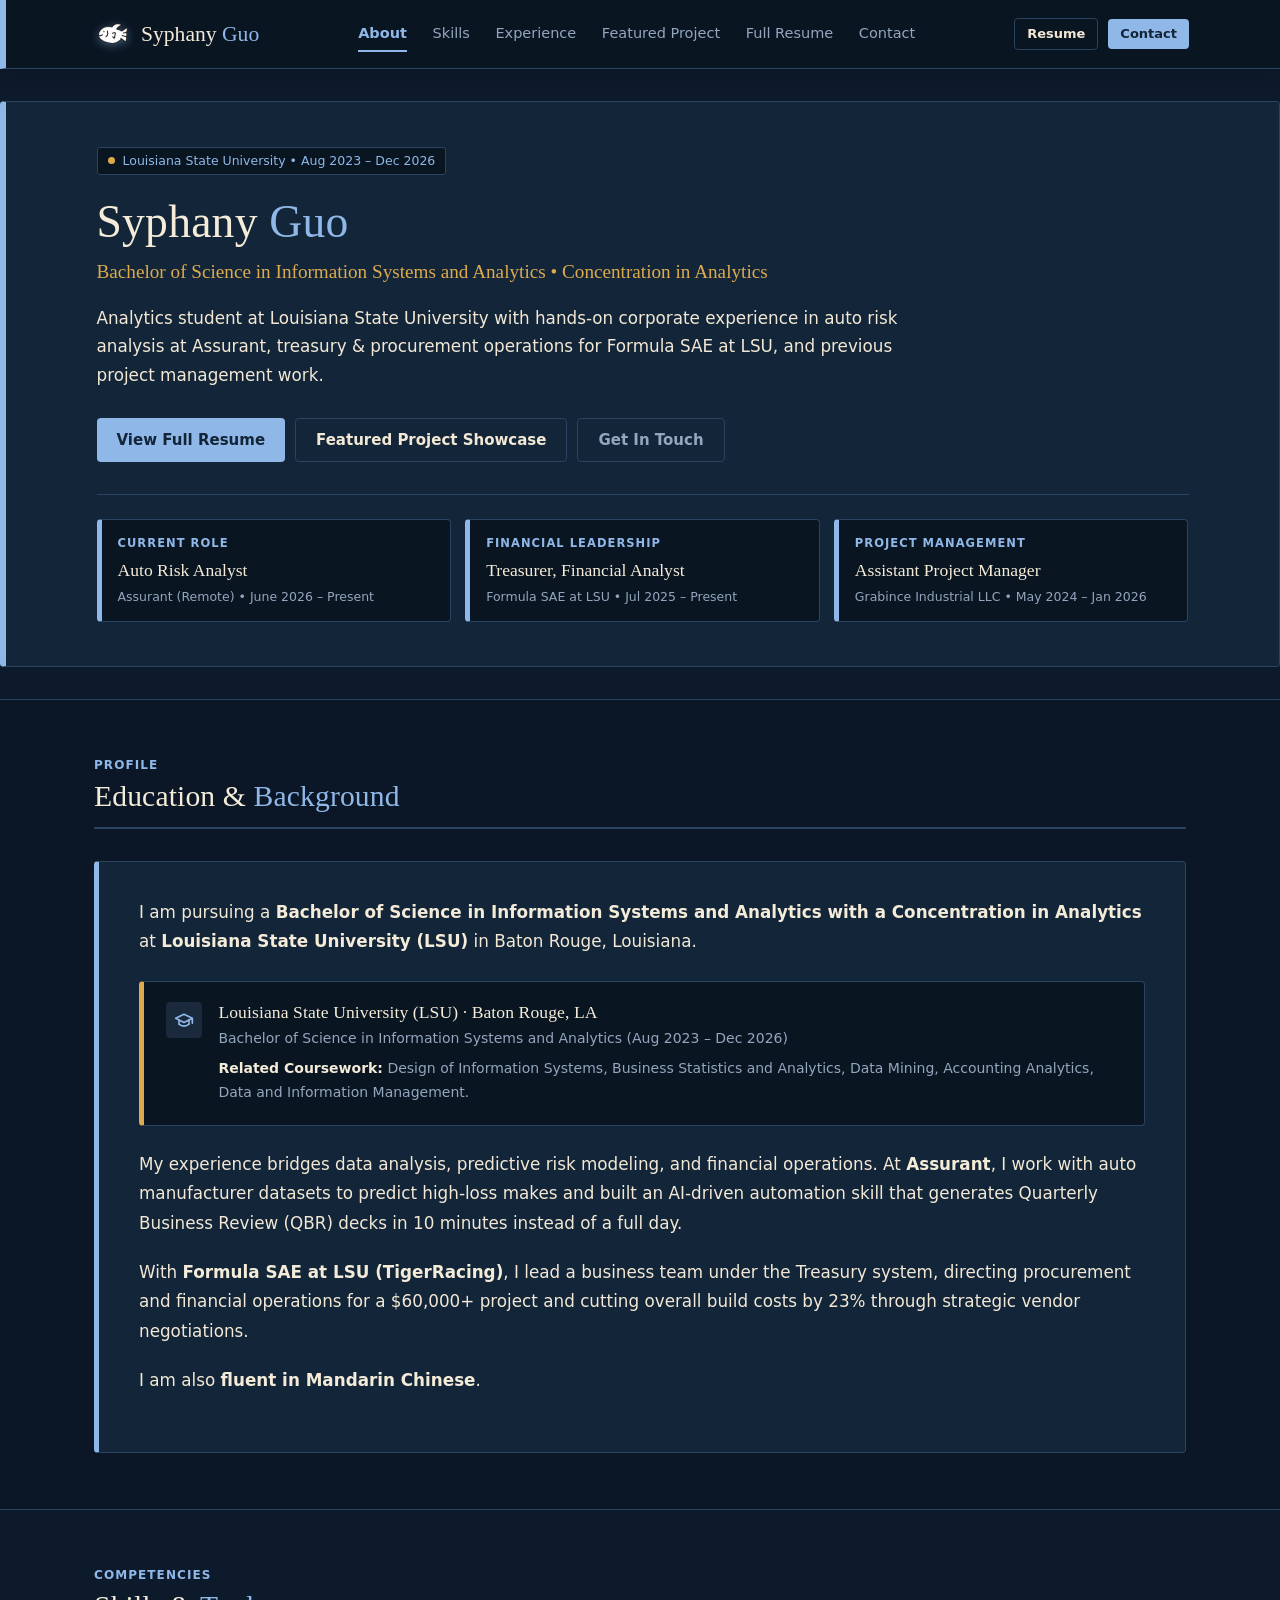
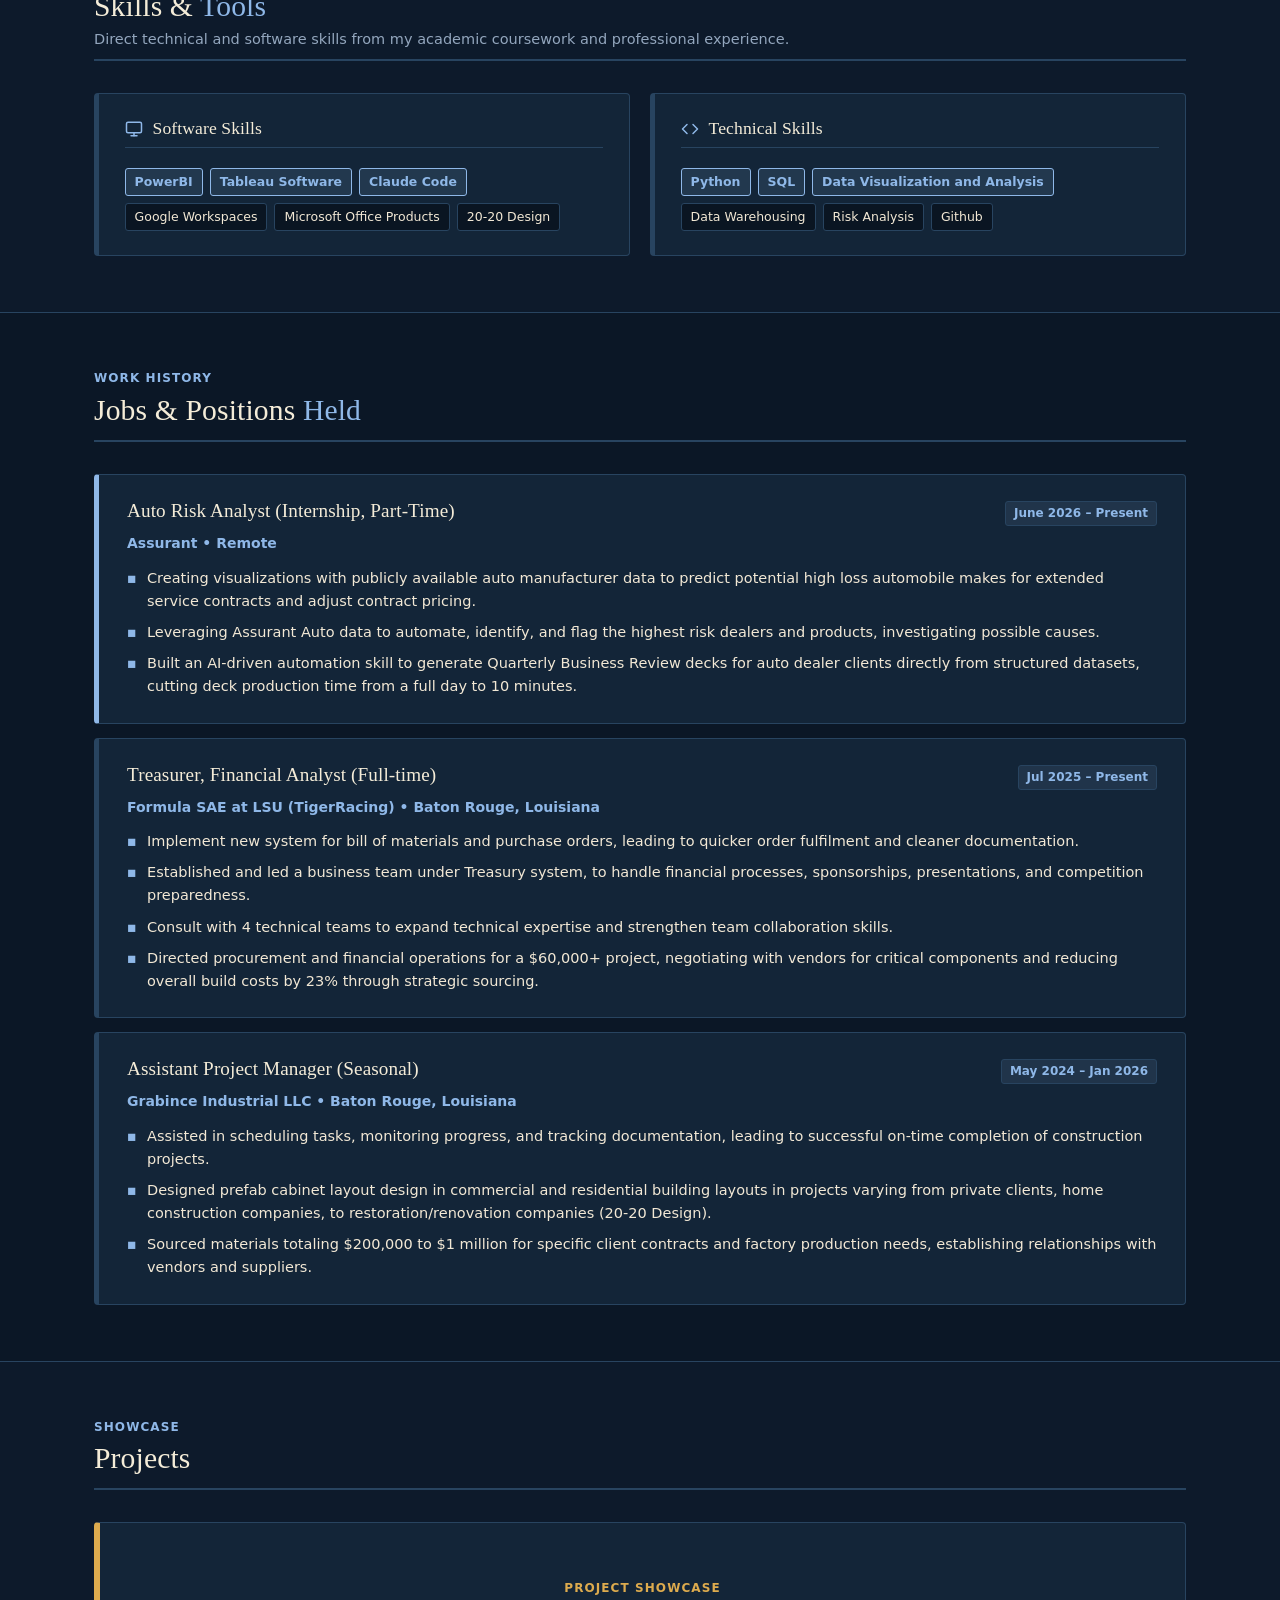
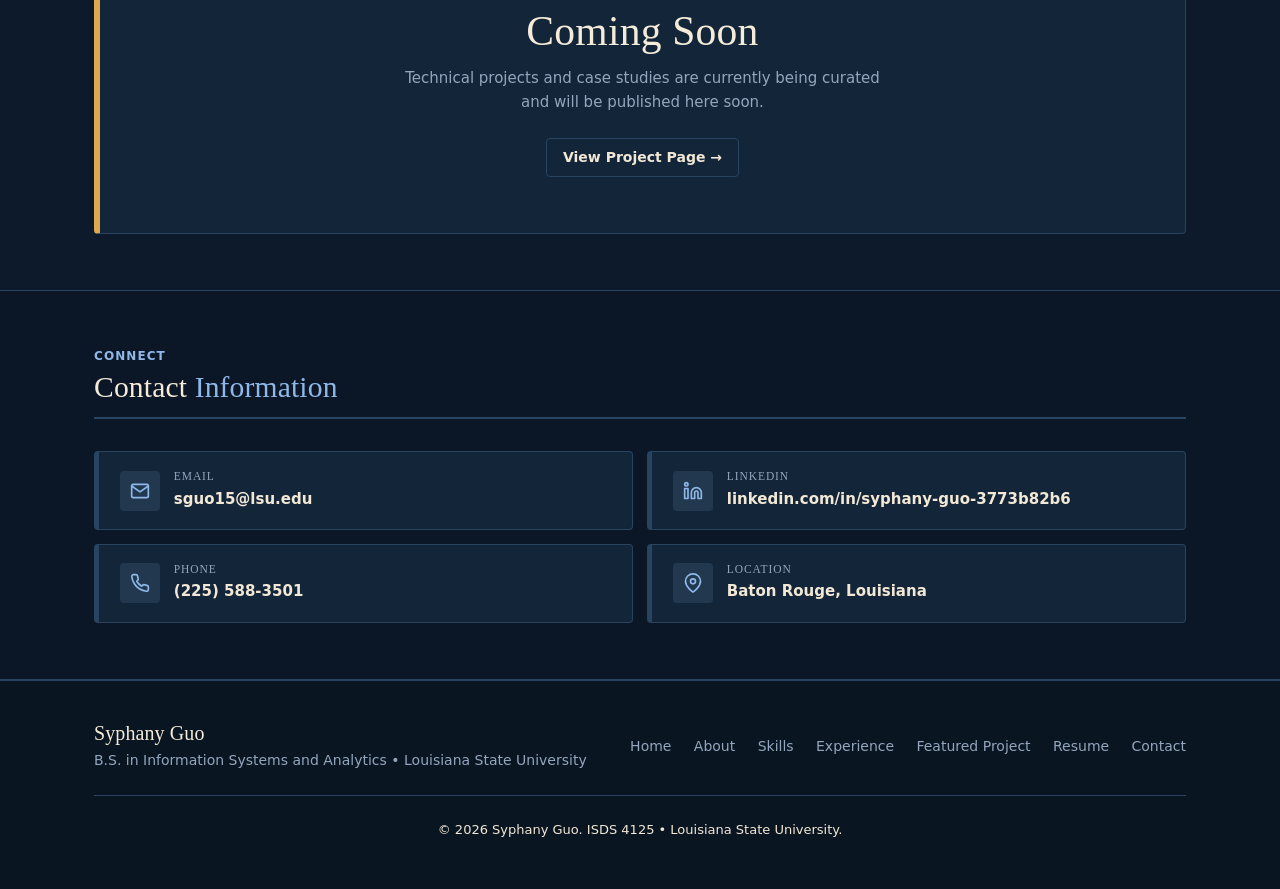
==== commit df57c80f: "project update" ====
--- a/index.html
+++ b/index.html
@@ -200,27 +200,6 @@
               <span class="pill">Github</span>
             </div>
           </div>
-
-          <!-- Languages & Operational -->
-          <div class="ocean-card">
-            <div class="card-title-group">
-              <svg viewBox="0 0 24 24" fill="none" stroke="currentColor" stroke-width="2" stroke-linecap="round"
-                stroke-linejoin="round">
-                <circle cx="12" cy="12" r="10"></circle>
-                <line x1="2" y1="12" x2="22" y2="12"></line>
-                <path d="M12 2a15.3 15.3 0 0 1 4 10 15.3 15.3 0 0 1-4 10 15.3 15.3 0 0 1-4-10 15.3 15.3 0 0 1 4-10z">
-                </path>
-              </svg>
-              <h3>Languages & Operations</h3>
-            </div>
-            <div class="pill-group">
-              <span class="pill pill-highlight">Mandarin Chinese (Fluent)</span>
-              <span class="pill">English (Fluent)</span>
-              <span class="pill">Bill of Materials (BOM)</span>
-              <span class="pill">Purchase Orders</span>
-              <span class="pill">Vendor Sourcing & Negotiation</span>
-            </div>
-          </div>
         </div>
       </div>
     </section>
@@ -292,32 +271,23 @@
       </div>
     </section>
 
-    <!-- Dedicated Project Highlight Link -->
+    <!-- Project Section (Coming Soon) -->
     <section class="section" id="featured-project">
       <div class="container">
-        <div class="project-teaser-box">
-          <div class="project-teaser-badge">Separate Project Showcase Page</div>
-          <h2 class="project-teaser-title">AI-Driven Auto Risk & QBR Deck Automation</h2>
-          <p class="project-teaser-desc">
-            A dedicated project showcase detailing the data visualization, risk analysis, and AI-driven automation built
-            to analyze auto manufacturer datasets, flag high-risk accounts, and automate Quarterly Business Review decks
-            directly from structured data.
+        <div class="section-header">
+          <div class="section-pretitle">Showcase</div>
+          <h2 class="section-title">Projects</h2>
+        </div>
+
+        <div class="project-coming-soon-box">
+          <div class="coming-soon-badge">Project Showcase</div>
+          <h3 class="coming-soon-title">Coming Soon</h3>
+          <p class="coming-soon-sub">
+            Technical projects and case studies are currently being curated and will be published here soon.
           </p>
-          <div class="pill-group" style="margin-bottom: 1.5rem;">
-            <span class="pill pill-highlight">Claude Code & AI Automation</span>
-            <span class="pill">Risk Analysis</span>
-            <span class="pill">Auto Manufacturer Data</span>
-            <span class="pill">PowerBI / Tableau</span>
-            <span class="pill">Python & SQL</span>
-          </div>
-          <div>
-            <a href="project.html" class="btn btn-primary" id="view-project-page-btn">
-              Explore Project Page
-              <svg width="18" height="18" viewBox="0 0 24 24" fill="none" stroke="currentColor" stroke-width="2"
-                stroke-linecap="round" stroke-linejoin="round">
-                <line x1="5" y1="12" x2="19" y2="12"></line>
-                <polyline points="12 5 19 12 12 19"></polyline>
-              </svg>
+          <div style="margin-top: 1.5rem;">
+            <a href="project.html" class="btn btn-secondary" id="view-project-page-btn">
+              View Project Page →
             </a>
           </div>
         </div>
--- a/styles.css
+++ b/styles.css
@@ -608,8 +608,8 @@
    ========================================================================== */
 .skills-container {
   display: grid;
-  grid-template-columns: repeat(auto-fit, minmax(280px, 1fr));
-  gap: 16px;
+  grid-template-columns: repeat(2, 1fr);
+  gap: 20px;
 }
 
 .ocean-card {
@@ -767,25 +767,95 @@
 }
 
 /* ==========================================================================
-   Project Teaser (FishyList Banner Box)
-   ========================================================================== */
-.project-teaser-box {
+   Project Box - Coming Soon & Empty State
+   ========================================================================== */
+.project-teaser-box,
+.project-coming-soon-box {
   background: var(--card);
   border: 1px solid var(--line);
   border-left: 6px solid var(--today);
   border-radius: 4px;
-  padding: 2.25rem 2.5rem;
+  padding: 3.5rem 2.5rem;
   max-width: var(--container-narrow);
   margin: 0 auto;
-}
-
+  text-align: center;
+}
+
+.coming-soon-badge,
 .project-teaser-badge {
   font-size: 12px;
   color: var(--today);
   text-transform: uppercase;
   letter-spacing: 0.09em;
   font-weight: 700;
-  margin-bottom: 6px;
+  margin-bottom: 8px;
+}
+
+.coming-soon-title {
+  font-size: 2.6rem;
+  font-family: var(--display);
+  font-weight: 400;
+  color: var(--ink-head);
+  margin: 0 0 10px 0;
+  letter-spacing: 0.005em;
+}
+
+.coming-soon-sub {
+  font-size: 15px;
+  color: var(--muted);
+  max-width: 480px;
+  margin: 0 auto 1.5rem auto;
+  line-height: 1.6;
+}
+
+/* No Fish To Be Found (Actual Project Page) */
+.no-fish-box {
+  background: var(--card);
+  border: 1px solid var(--line);
+  border-left: 6px solid var(--blue);
+  border-radius: 4px;
+  padding: 4.5rem 2rem;
+  max-width: var(--container-narrow);
+  margin: 2rem auto 3rem auto;
+  text-align: center;
+}
+
+.no-fish-icon {
+  width: 72px;
+  height: 72px;
+  object-fit: contain;
+  margin-bottom: 1.25rem;
+  opacity: 0.9;
+  filter: drop-shadow(0 4px 12px rgba(143, 184, 232, 0.4));
+  transition: transform 0.25s ease;
+}
+
+.no-fish-box:hover .no-fish-icon {
+  transform: translateY(-4px) rotate(-6deg);
+}
+
+.no-fish-title {
+  font-size: 2.5rem;
+  font-family: var(--display);
+  font-weight: 400;
+  color: var(--ink-head);
+  margin: 0 0 10px 0;
+  letter-spacing: 0.005em;
+}
+
+.no-fish-sub {
+  font-size: 15px;
+  color: var(--muted);
+  max-width: 440px;
+  margin: 0 auto 2rem auto;
+  line-height: 1.6;
+}
+
+.no-fish-actions {
+  display: flex;
+  justify-content: center;
+  gap: 12px;
+  flex-wrap: wrap;
 }
 
 .project-teaser-title {
@@ -1148,6 +1218,9 @@
   .contact-ocean-grid {
     grid-template-columns: 1fr;
   }
+  .skills-container {
+    grid-template-columns: 1fr;
+  }
   .resume-paper {
     padding: 1.5rem;
   }
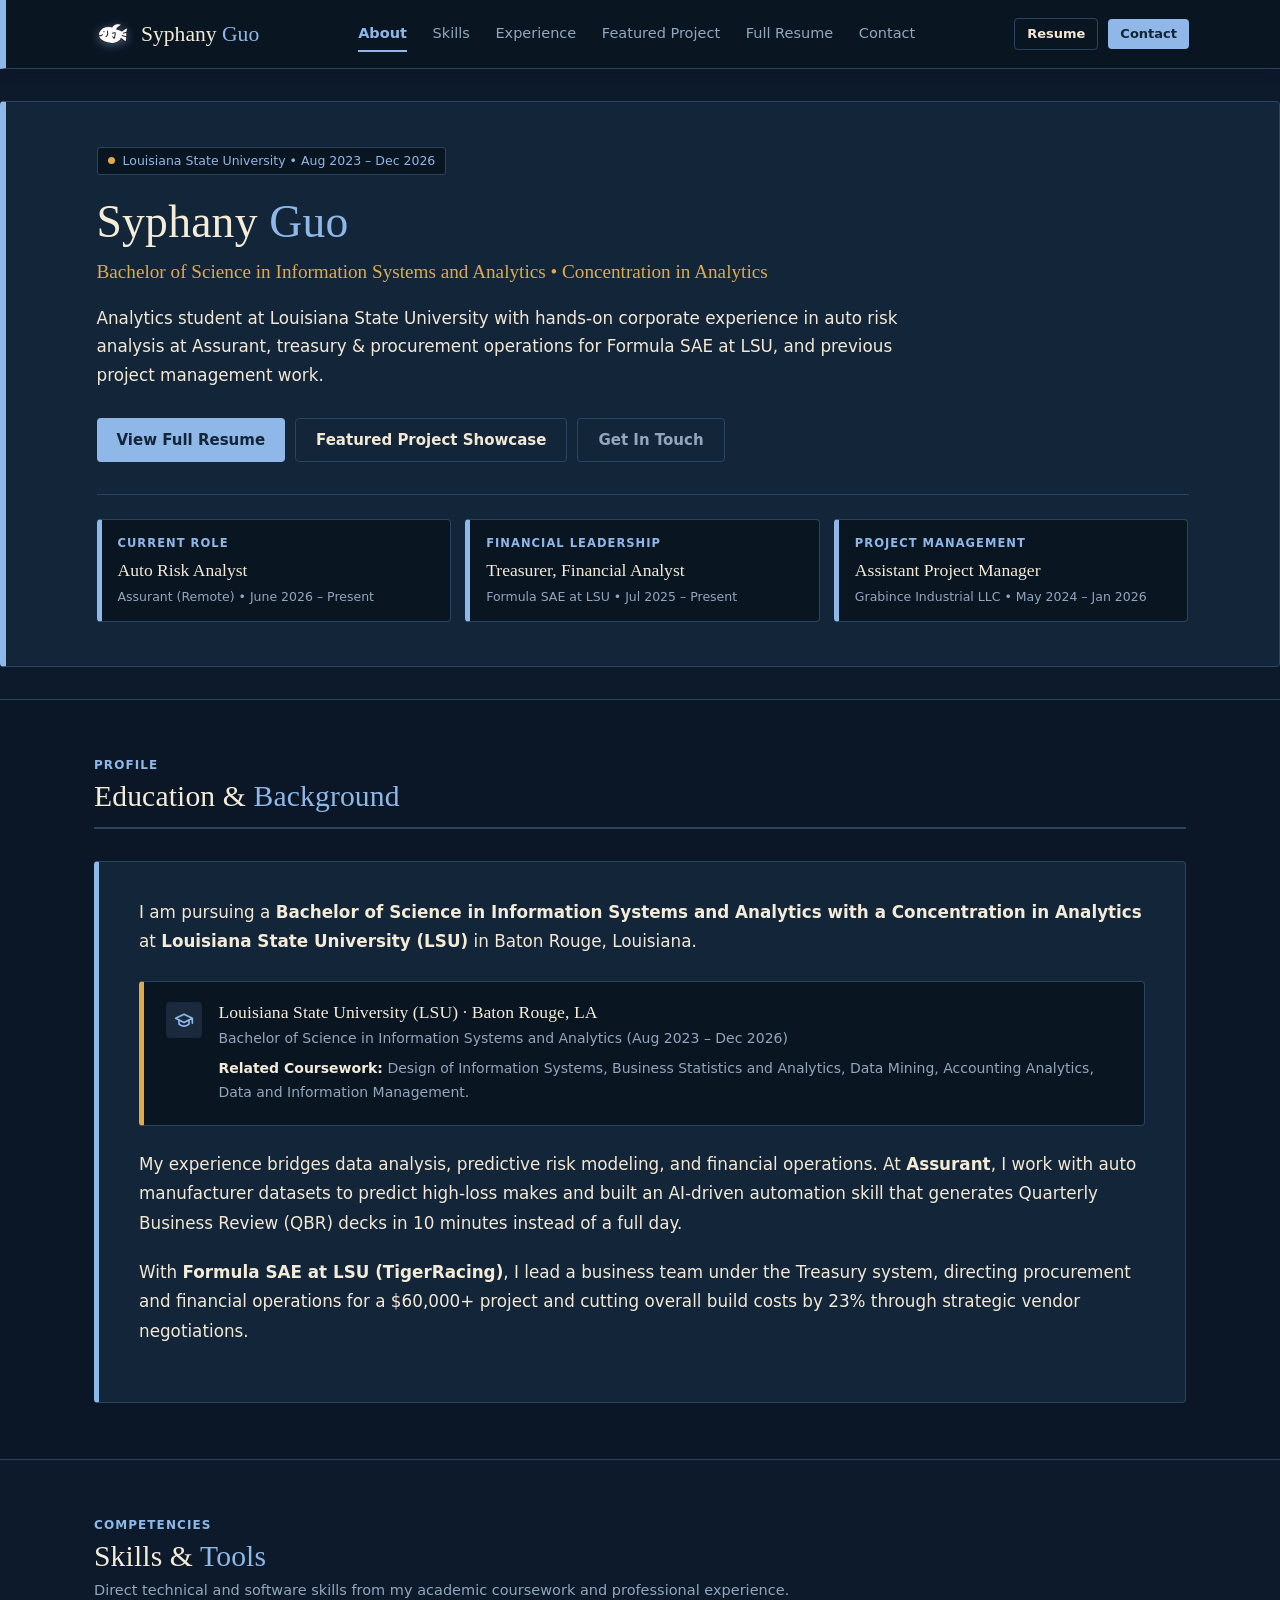
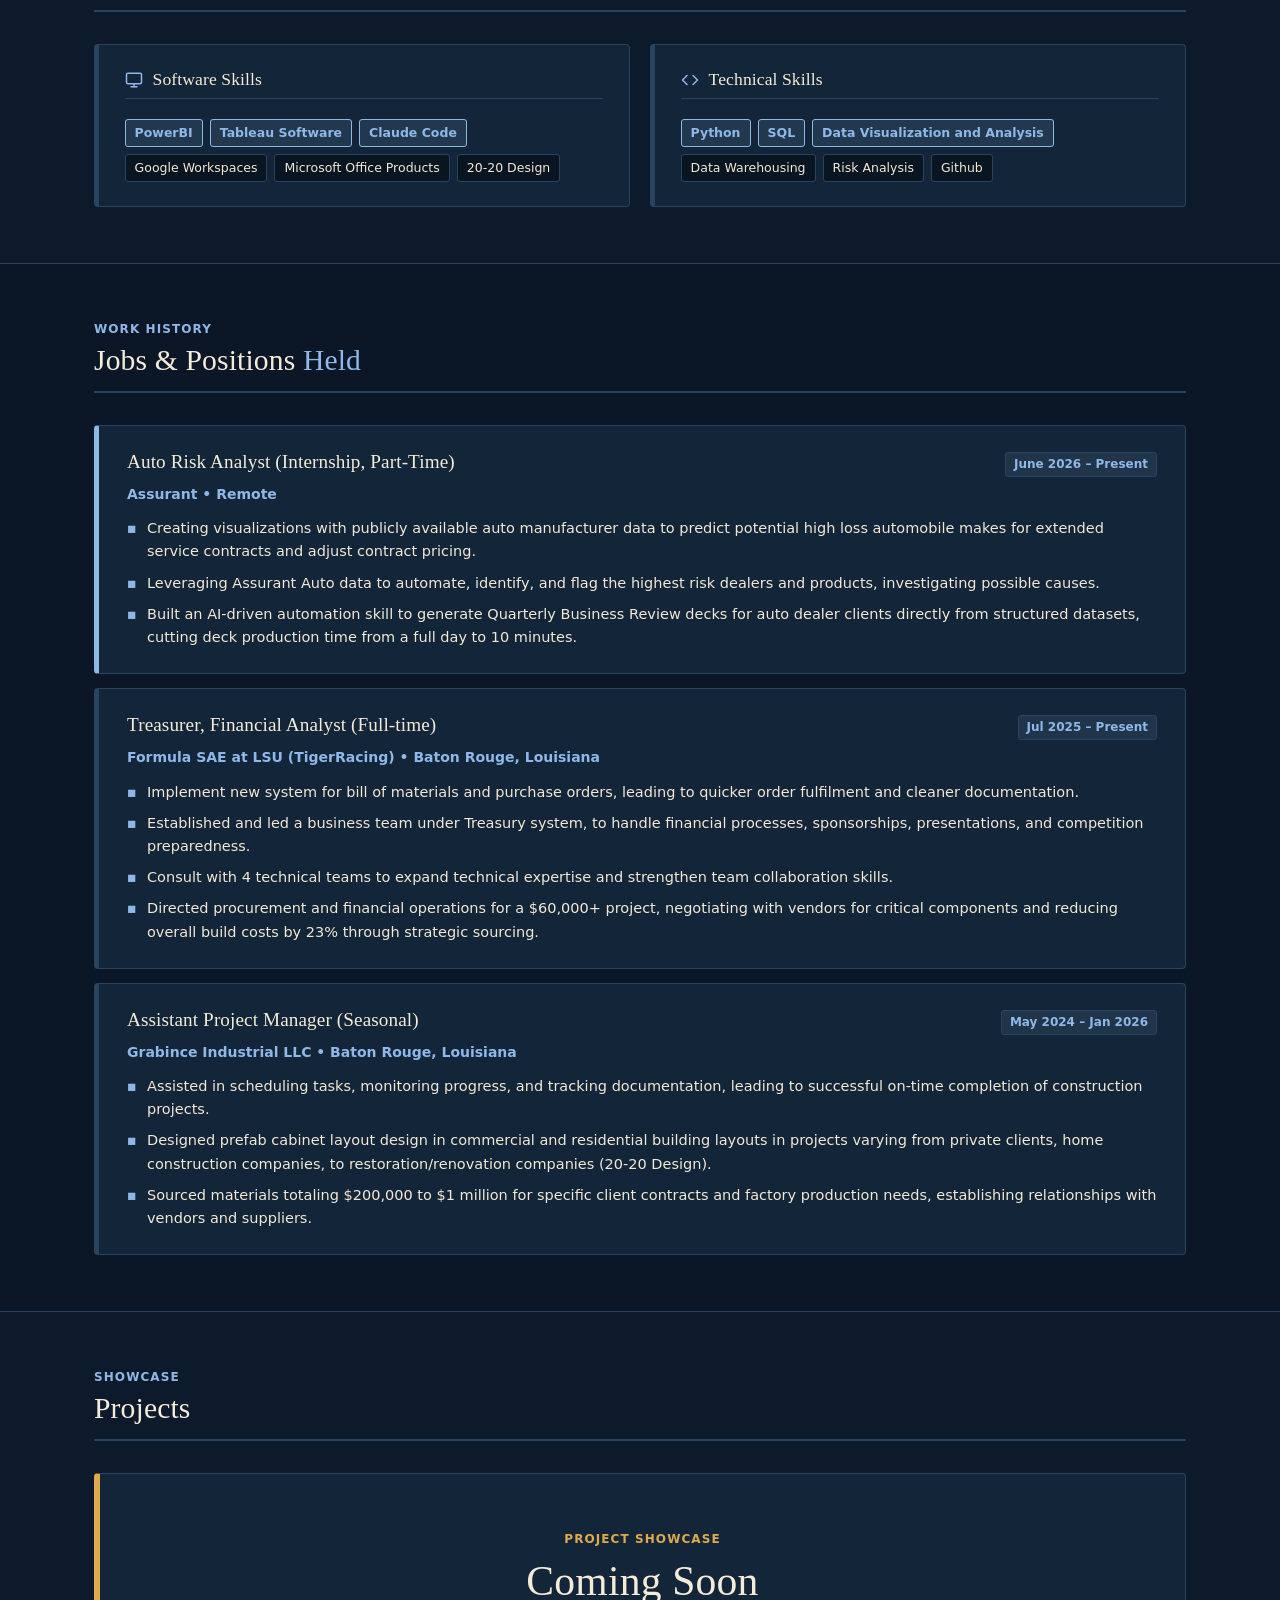
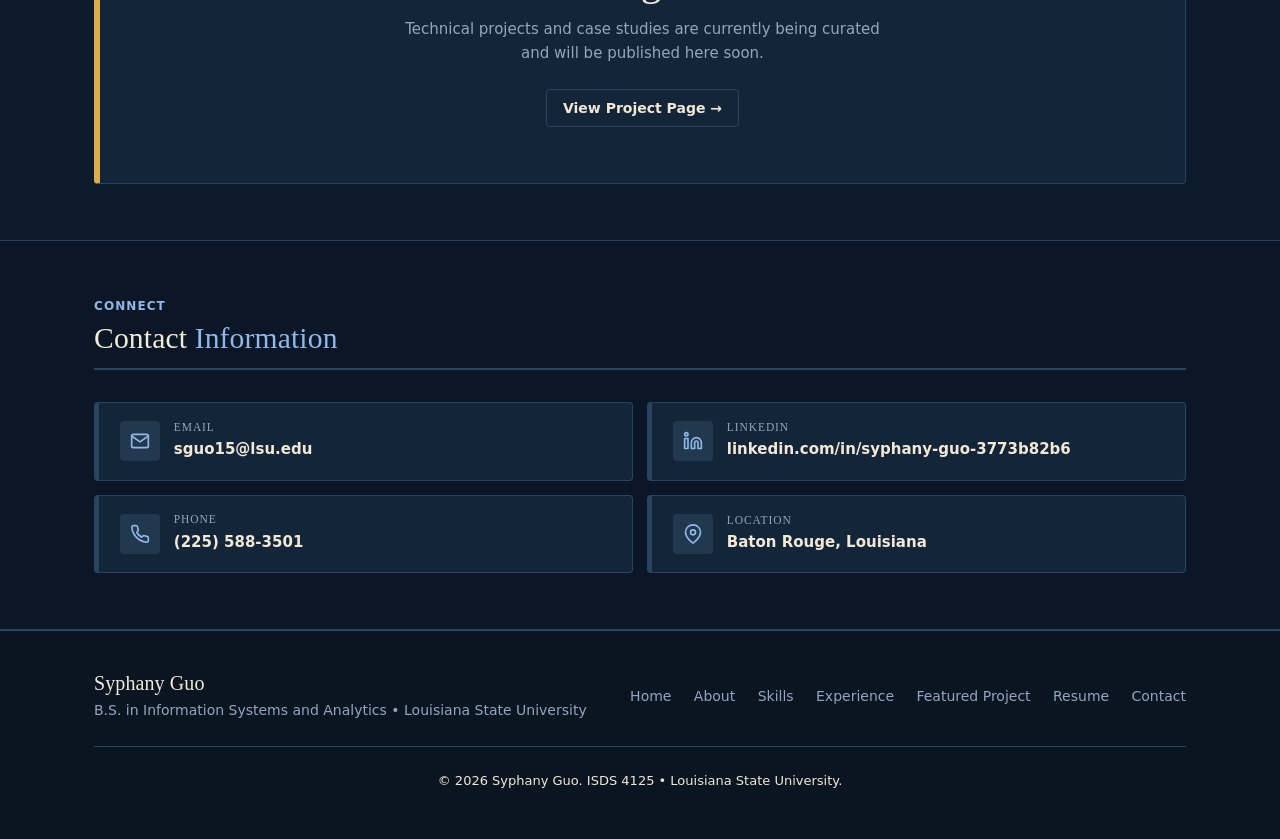
==== commit ce9e1484: "Update about section in index.html" ====
--- a/index.html
+++ b/index.html
@@ -117,12 +117,14 @@
 
         <div class="about-box">
           <p>
-            I am pursuing a <strong>Bachelor of Science in Information Systems and Analytics with a Concentration in Analytics</strong> at <strong>Louisiana State University (LSU)</strong> in Baton Rouge, Louisiana.
+            I am pursuing a <strong>Bachelor of Science in Information Systems and Analytics with a Concentration in
+              Analytics</strong> at <strong>Louisiana State University (LSU)</strong> in Baton Rouge, Louisiana.
           </p>
 
           <div class="education-callout">
             <div class="edu-icon">
-              <svg viewBox="0 0 24 24" fill="none" stroke="currentColor" stroke-width="2" stroke-linecap="round" stroke-linejoin="round">
+              <svg viewBox="0 0 24 24" fill="none" stroke="currentColor" stroke-width="2" stroke-linecap="round"
+                stroke-linejoin="round">
                 <path d="M22 10v6M2 10l10-5 10 5-10 5z"></path>
                 <path d="M6 12v5c3 3 9 3 12 0v-5"></path>
               </svg>
@@ -131,19 +133,22 @@
               <h4>Louisiana State University (LSU) · Baton Rouge, LA</h4>
               <p>Bachelor of Science in Information Systems and Analytics (Aug 2023 – Dec 2026)</p>
               <p style="margin-top: 0.35rem; font-size: 0.88rem; color: var(--blue);">
-                <strong>Related Coursework:</strong> Design of Information Systems, Business Statistics and Analytics, Data Mining, Accounting Analytics, Data and Information Management.
+                <strong>Related Coursework:</strong> Design of Information Systems, Business Statistics and Analytics,
+                Data Mining, Accounting Analytics, Data and Information Management.
               </p>
             </div>
           </div>
 
           <p>
-            My experience bridges data analysis, predictive risk modeling, and financial operations. At <strong>Assurant</strong>, I work with auto manufacturer datasets to predict high-loss makes and built an AI-driven automation skill that generates Quarterly Business Review (QBR) decks in 10 minutes instead of a full day.
+            My experience bridges data analysis, predictive risk modeling, and financial operations. At
+            <strong>Assurant</strong>, I work with auto manufacturer datasets to predict high-loss makes and built an
+            AI-driven automation skill that generates Quarterly Business Review (QBR) decks in 10 minutes instead of a
+            full day.
           </p>
           <p>
-            With <strong>Formula SAE at LSU (TigerRacing)</strong>, I lead a business team under the Treasury system, directing procurement and financial operations for a $60,000+ project and cutting overall build costs by 23% through strategic vendor negotiations.
-          </p>
-          <p>
-            I am also <strong>fluent in Mandarin Chinese</strong>.
+            With <strong>Formula SAE at LSU (TigerRacing)</strong>, I lead a business team under the Treasury system,
+            directing procurement and financial operations for a $60,000+ project and cutting overall build costs by 23%
+            through strategic vendor negotiations.
           </p>
         </div>
       </div>
